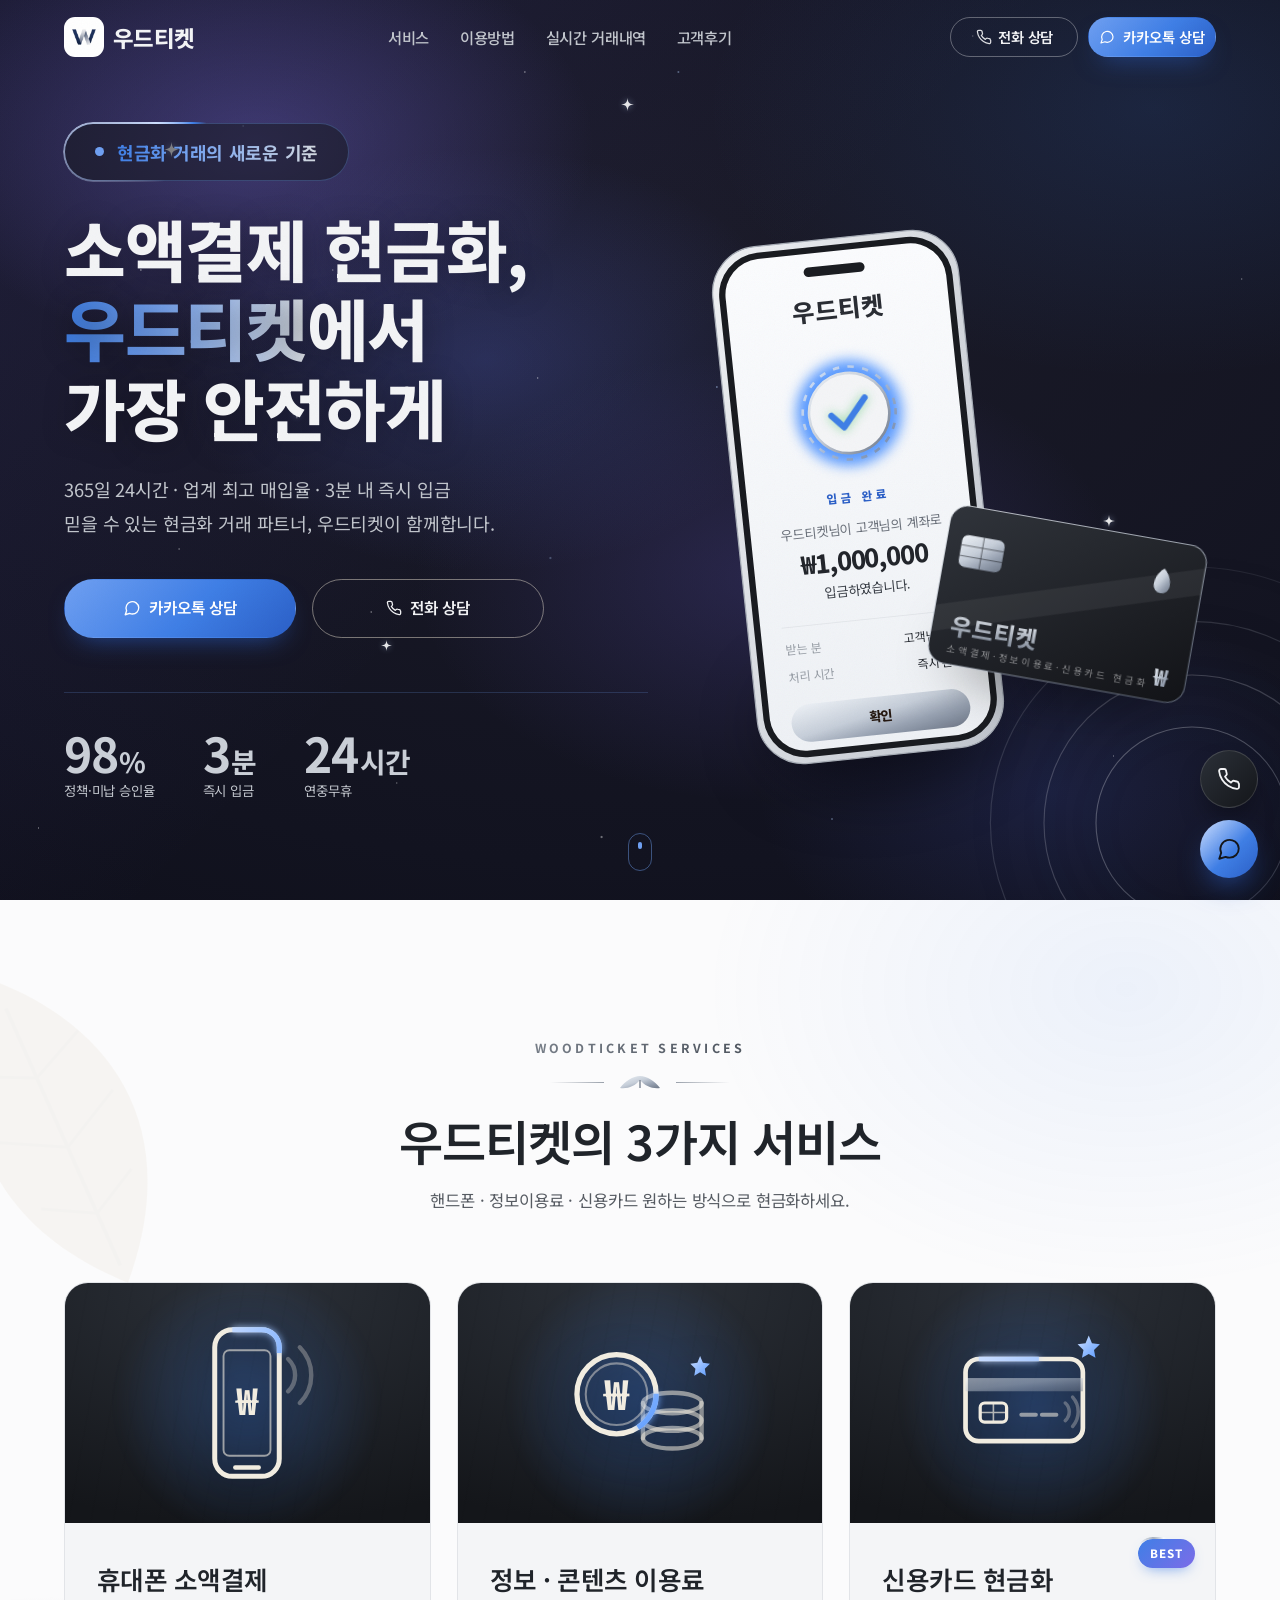
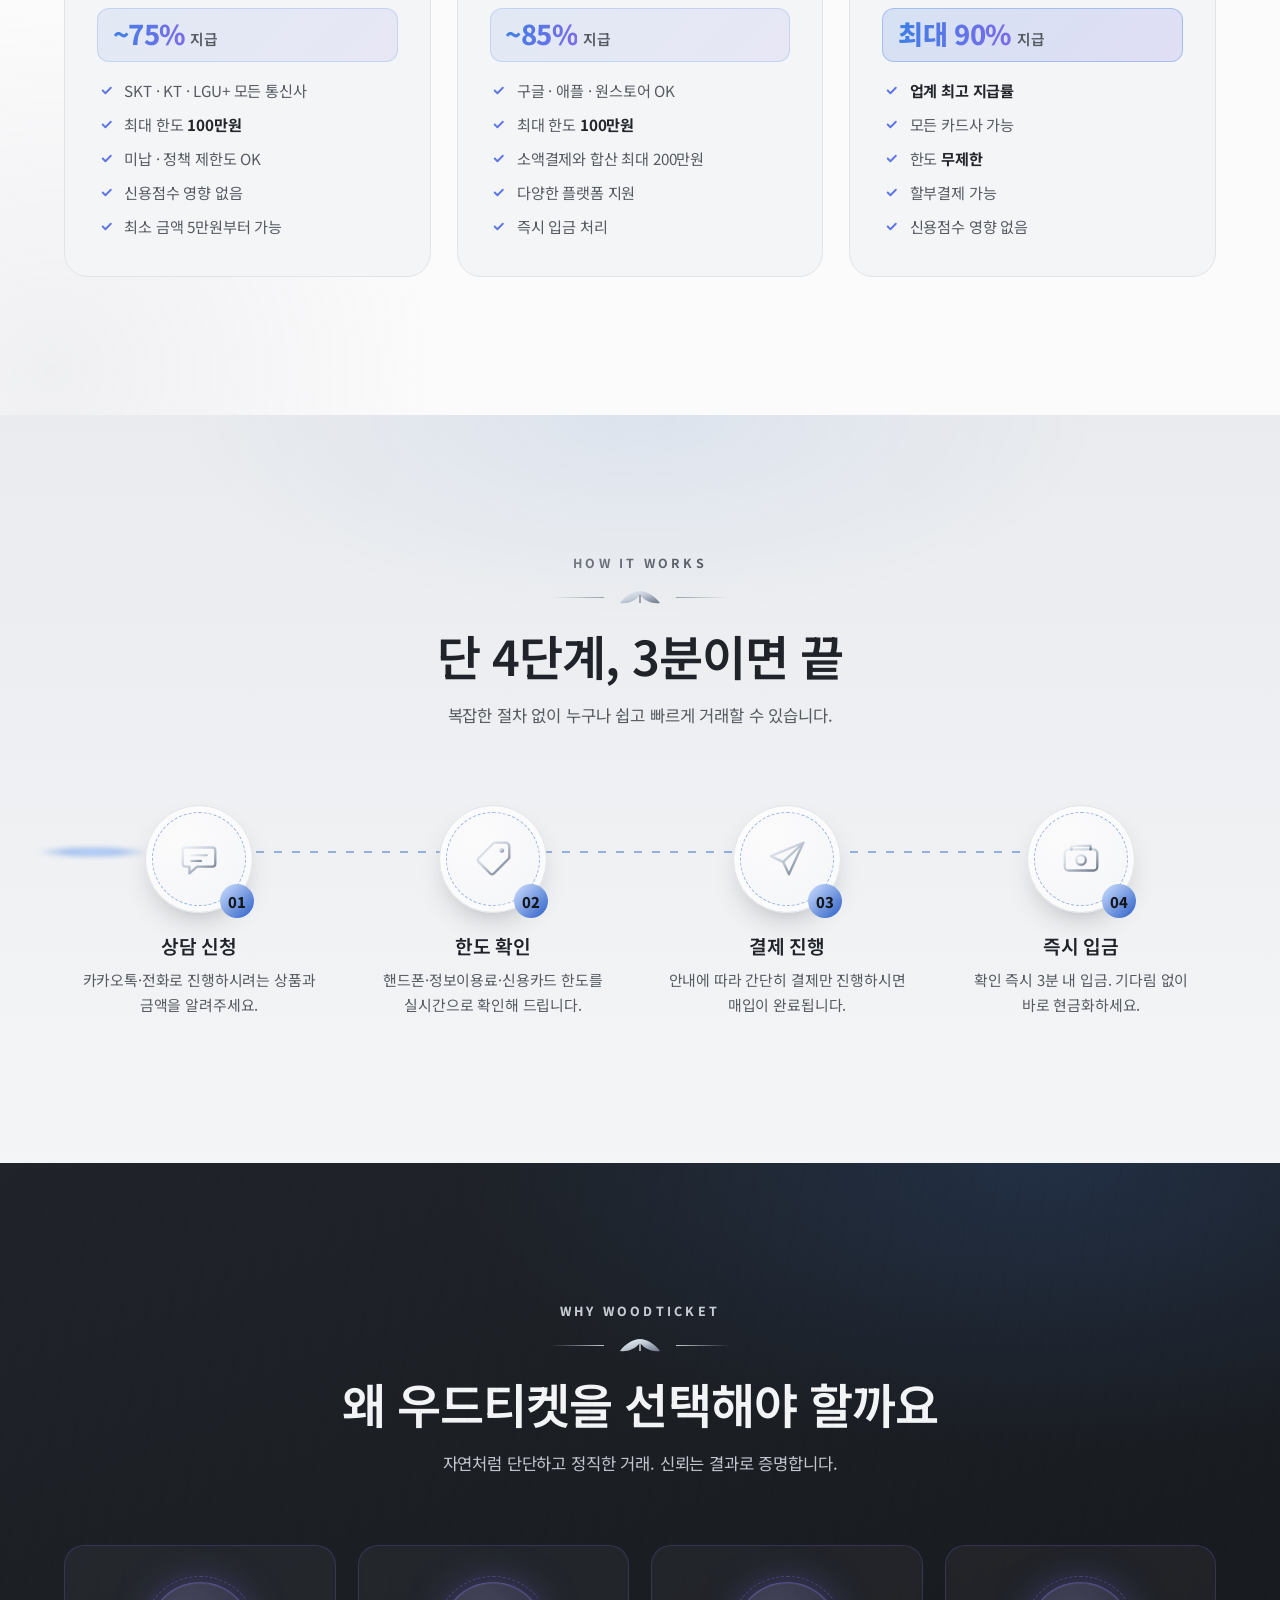
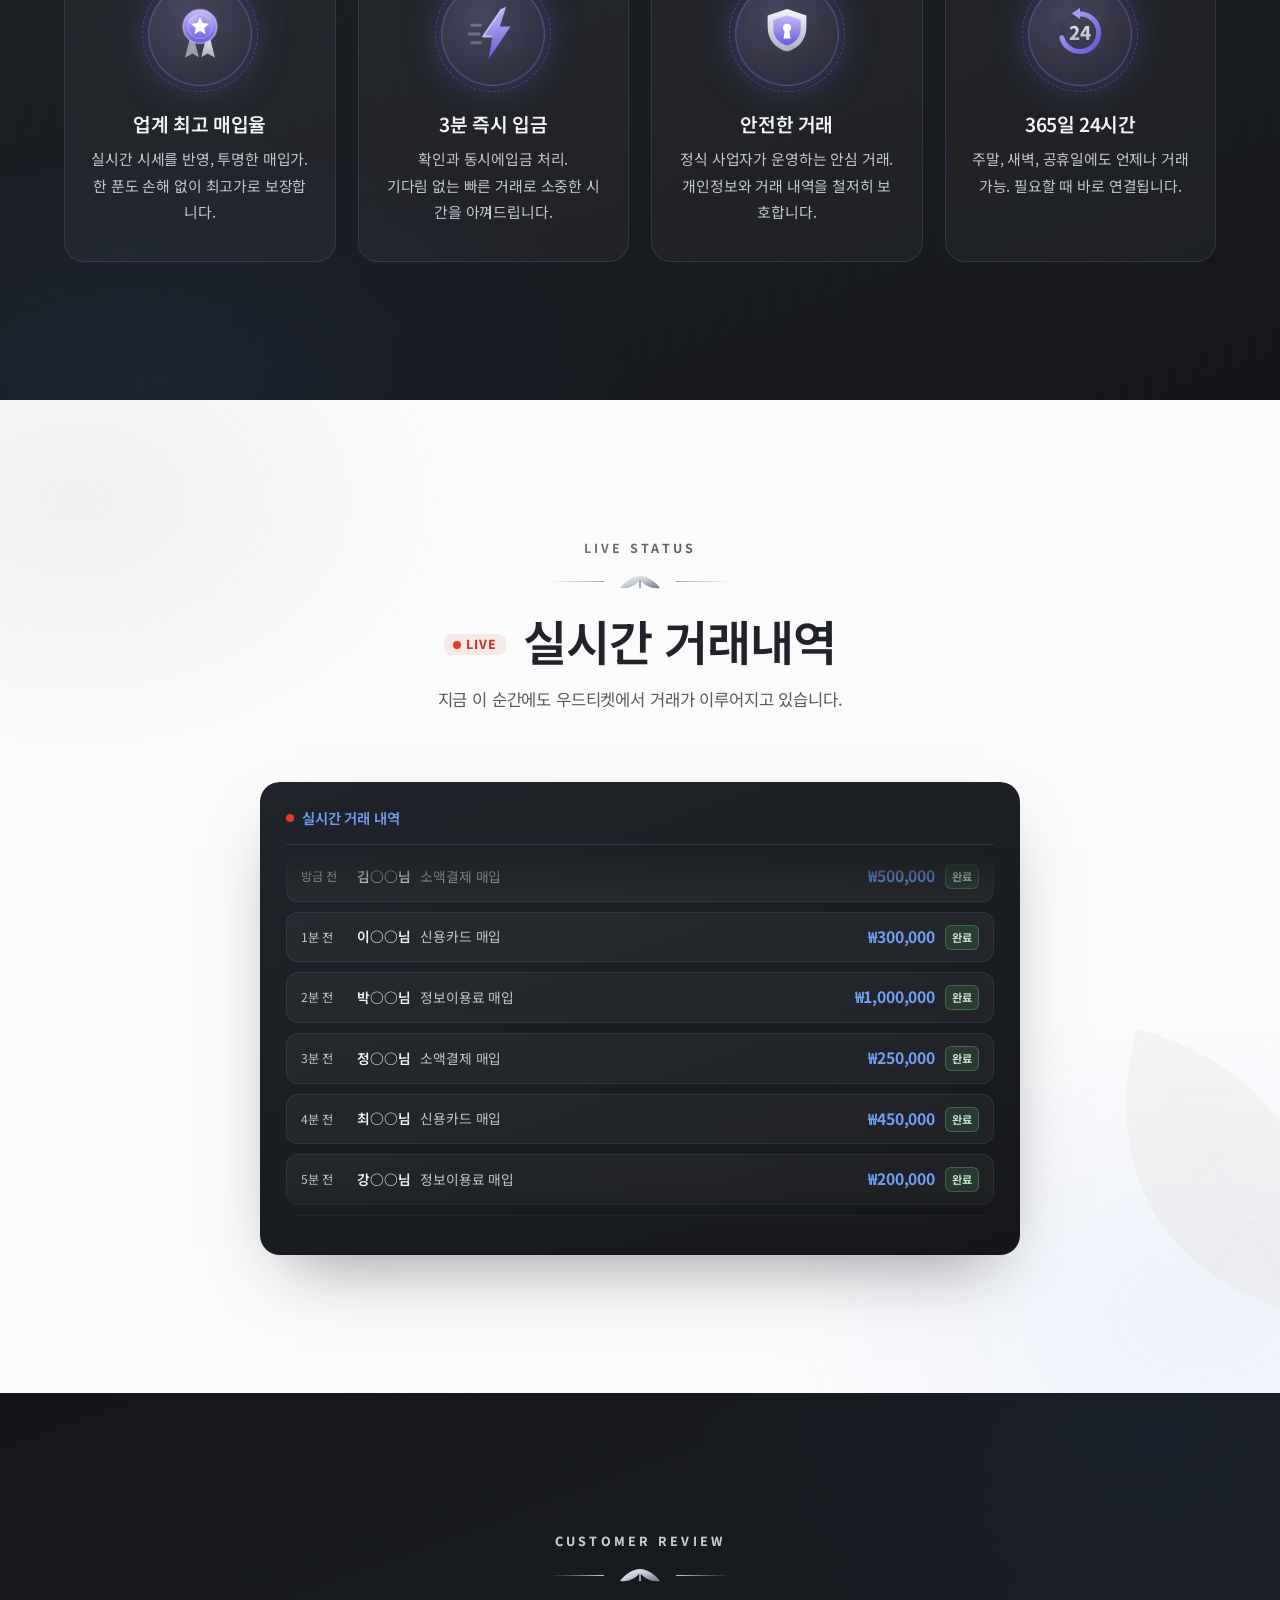
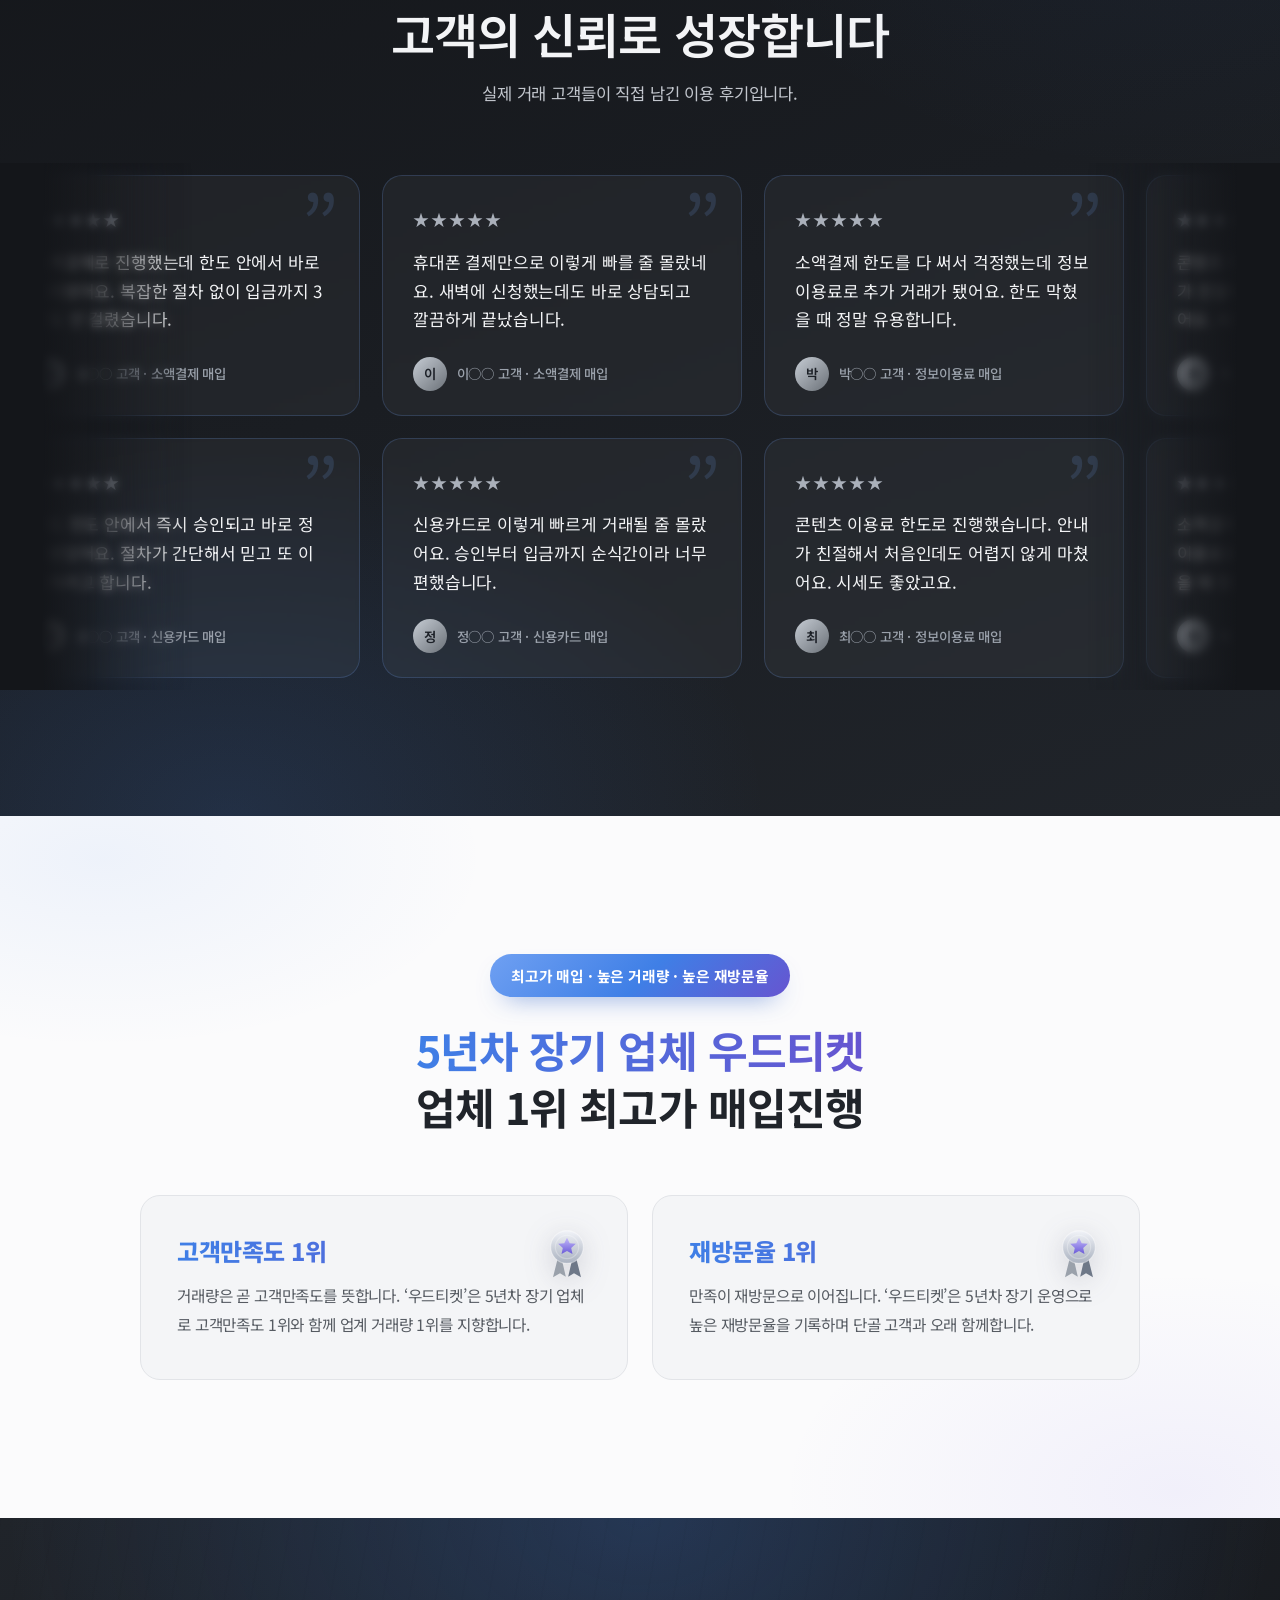
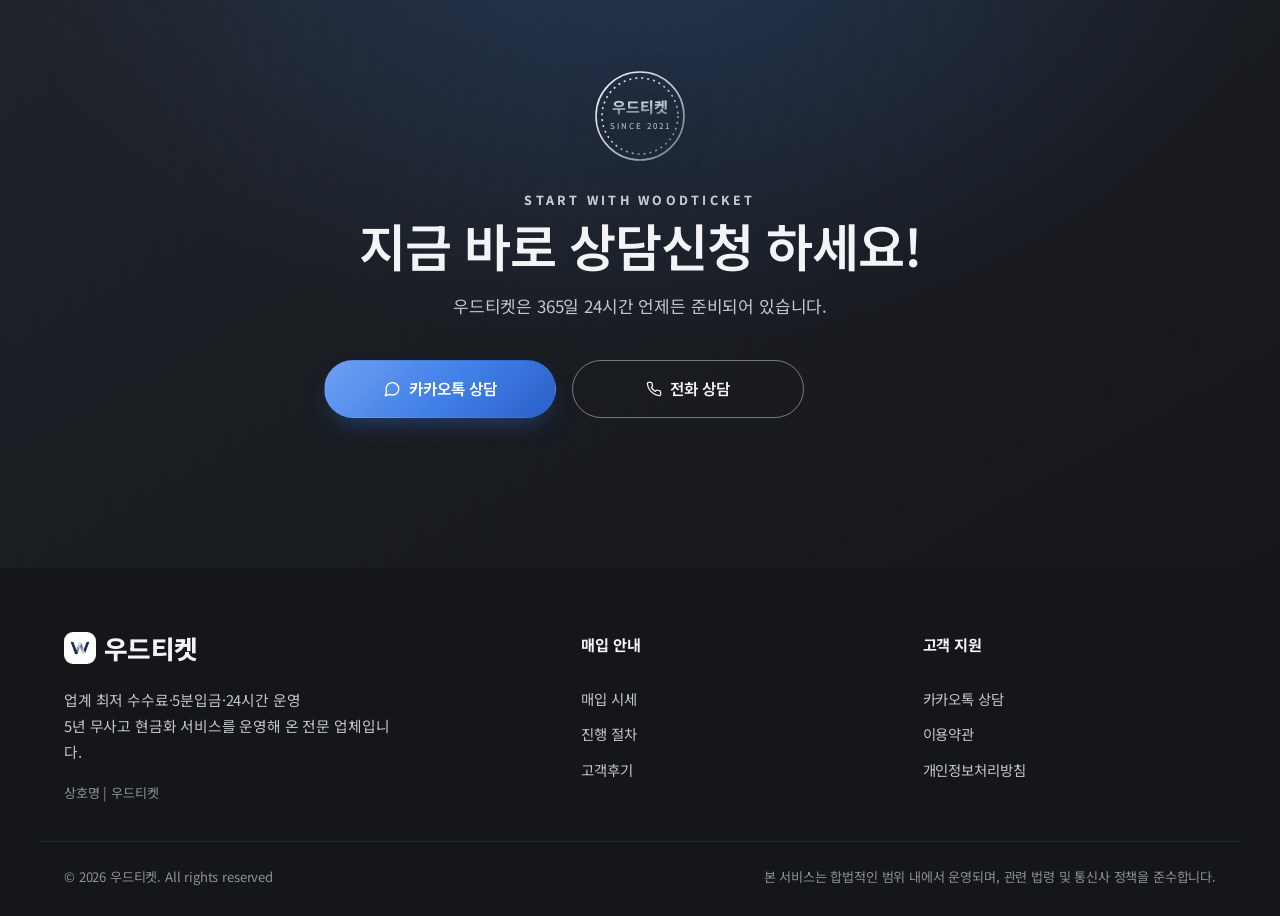
==== index.html @ 589f611f "Add files via upload" ====
<!DOCTYPE html>
<html lang="ko">
<head>
<meta charset="UTF-8" />
<meta name="viewport" content="width=device-width, initial-scale=1.0" />
<title>우드티켓 | 소액결제 현금화, 가장 안전하고 빠르게</title>
<meta name="description" content="우드티켓은 핸드폰·정보이용료·신용카드로 소액결제 현금화가 가능합니다. 365일 24시간 업계 최고 매입율, 3분 내 즉시 입금. 믿을 수 있는 소액결제 현금화 파트너." />
<meta name="keywords" content="우드티켓, 핸드폰 소액결제 현금화, 정보이용료 현금화, 신용카드 현금화, 상품권 현금화" />
<meta name="robots" content="index,follow,max-image-preview:large" />
<link rel="canonical" href="https://www.woodticket.co.kr/" />
<link rel="icon" type="image/jpeg" sizes="32x32" href="images/favicon-32x32.jpg" />
<link rel="icon" type="image/jpeg" sizes="16x16" href="images/favicon-16x16.jpg" />
<link rel="apple-touch-icon" sizes="180x180" href="images/apple-touch-icon.jpg" />
<link rel="shortcut icon" href="images/favicon.ico" />
<meta property="og:type" content="website" /><meta property="og:title" content="우드티켓 | 소액결제 현금화" /><meta property="og:description" content="핸드폰·정보이용료·신용카드 매입. 365일 24시간, 업계 최고 매입율과 3분 내 즉시 입금." /><meta property="og:url" content="https://www.woodticket.co.kr/" /><meta property="og:locale" content="ko_KR" /><meta name="twitter:card" content="summary_large_image" />
<link rel="preconnect" href="https://fonts.googleapis.com" /><link rel="preconnect" href="https://fonts.gstatic.com" crossorigin />
<link href="https://fonts.googleapis.com/css2?family=Noto+Sans+KR:wght@400;500;700;800;900&display=swap" rel="stylesheet" />
<link rel="stylesheet" href="css/style.css" />
<script type="application/ld+json">
{"@context":"https://schema.org","@type":"LocalBusiness","name":"우드티켓","description":"소액결제 현금화 전문 서비스","url":"https://www.woodticket.co.kr/","telephone":"010-0000-0000","openingHours":"Mo-Su 00:00-24:00","priceRange":"₩₩"}
</script>
<style id="wt-loader-style">

.scene{position:fixed;inset:0;overflow:hidden;background:#04040a;z-index:99999}
#warp{position:absolute;inset:0;z-index:1}
.l{position:absolute;inset:0;pointer-events:none}

/* 중앙 진행 원 */
.hub{position:absolute;left:50%;top:50%;transform:translate(-50%,-50%);z-index:5;
  width:min(280px,58vw);aspect-ratio:1/1;display:grid;place-items:center}
.hub svg{position:absolute;inset:0;width:100%;height:100%;transform:rotate(-90deg)}
.hub .track{fill:none;stroke:rgba(160,185,255,.16);stroke-width:2}
.hub .glow{fill:none;stroke:url(#g);stroke-width:8;stroke-linecap:round;opacity:.55;
  stroke-dasharray:var(--c);stroke-dashoffset:var(--c)}
.hub .bar{fill:none;stroke:url(#g);stroke-width:4.5;stroke-linecap:round;
  stroke-dasharray:var(--c);stroke-dashoffset:var(--c)}
.scene.run .hub .glow,.scene.run .hub .bar{animation:fill 1.5s cubic-bezier(.4,0,.5,1) forwards}
@keyframes fill{to{stroke-dashoffset:0}}
@keyframes hubGlow{0%,100%{opacity:.7;transform:scale(.95)}50%{opacity:1;transform:scale(1.08)}}


.cap{position:absolute;left:0;right:0;bottom:12%;z-index:7;text-align:center;
  color:rgba(170,182,210,.8);font-size:.84rem;letter-spacing:.16em;font-weight:300}
.cap .brand{font-weight:700;font-size:1.05rem;letter-spacing:.24em;display:block;margin-bottom:.5rem;
  background:linear-gradient(90deg,#cfe0ff,#9a8ef0);-webkit-background-clip:text;background-clip:text;-webkit-text-fill-color:transparent;color:transparent}

/* 비네팅(가장자리만 살짝 어둡게 → 워프 깊이감) */
.vignette{z-index:3;background:radial-gradient(140% 120% at 50% 50%,transparent 62%,rgba(4,4,10,.32) 100%)}

.scene.boom .hub,.scene.boom .pct,.scene.boom .cap{animation:fade .35s ease forwards}
@keyframes fade{to{opacity:0}}
.scene.done{animation:reveal .5s ease forwards}
@keyframes reveal{to{opacity:0;visibility:hidden}}

@media (prefers-reduced-motion:reduce){.scene.run .hub .bar{animation-duration:.01ms!important}}

</style>
</head>
<body>
<div class="scene" id="scene">
  <canvas id="warp"></canvas>

  <div class="hub">
    <svg viewBox="0 0 200 200">
      <defs>
        <filter id="soft" x="-50%" y="-50%" width="200%" height="200%">
          <feGaussianBlur stdDeviation="3.4"/>
        </filter>
        <linearGradient id="g" x1="0" y1="0" x2="1" y2="1" gradientUnits="userSpaceOnUse">
          <stop offset="0" stop-color="#9ad0ff"/>
          <stop offset=".35" stop-color="#cfe0ff"/>
          <stop offset=".5" stop-color="#ffffff"/>
          <stop offset=".65" stop-color="#dfeaff"/>
          <stop offset="1" stop-color="#b3a8f5"/>
          <animateTransform attributeName="gradientTransform" type="rotate"
            from="0 100 100" to="360 100 100" dur="3.2s" repeatCount="indefinite"/>
        </linearGradient>
      </defs>
      <circle class="track" cx="100" cy="100" r="92"/>
      <circle class="glow" cx="100" cy="100" r="92" filter="url(#soft)"/>
      <circle class="bar" cx="100" cy="100" r="92"/>
    </svg>
  </div>
  <div class="cap"><span class="brand">WOODTICKET</span></div>

  <div class="l vignette"></div>
</div>


<svg width="0" height="0" style="position:absolute" aria-hidden="true"><defs>
  <linearGradient id="foil" x1="0" y1="0" x2="1" y2="1"><stop offset="0" stop-color="#eef2f7"/><stop offset=".45" stop-color="#c6ced9"/><stop offset=".7" stop-color="#99a3b3"/><stop offset="1" stop-color="#6e7888"/></linearGradient>
  <linearGradient id="foilV" x1="0" y1="0" x2="0" y2="1"><stop offset="0" stop-color="#eef2f7"/><stop offset="1" stop-color="#6e7888"/></linearGradient>
  <linearGradient id="foilB" x1="0" y1="0" x2="1" y2="1"><stop offset="0" stop-color="#cfe0ff"/><stop offset="1" stop-color="#5b9bff"/></linearGradient>
  <linearGradient id="periw" x1="0" y1="0" x2="1" y2="1"><stop offset="0" stop-color="#b3a8f5"/><stop offset="1" stop-color="#6655d0"/></linearGradient>
  <linearGradient id="periwV" x1="0" y1="0" x2="0" y2="1"><stop offset="0" stop-color="#c4baf9"/><stop offset="1" stop-color="#6a5ad8"/></linearGradient>
  <linearGradient id="silv" x1="0" y1="0" x2="0" y2="1"><stop offset="0" stop-color="#f1f3f8"/><stop offset="1" stop-color="#aab2c0"/></linearGradient>
  <filter id="glow" x="-60%" y="-60%" width="220%" height="220%"><feGaussianBlur stdDeviation="2.4" result="b"/><feMerge><feMergeNode in="b"/><feMergeNode in="SourceGraphic"/></feMerge></filter>
</defs></svg>

<div class="grain" aria-hidden="true"></div>

<header class="site-header" id="header">
  <div class="container header-inner">
    <a href="#hero" class="brand" aria-label="우드티켓 홈"><span class="brand-mark" aria-hidden="true"><img class="brand-w" src="images/logo-mark.jpg" alt="" width="40" height="40" /></span><span class="brand-text">우드티켓</span></a>
    <div class="header-menu" id="headerMenu">
      <nav class="nav" id="nav" aria-label="주요 메뉴"><a href="#items">서비스</a><a href="#how">이용방법</a><a href="#live">실시간 거래내역</a><a href="#review">고객후기</a></nav>
      <div class="header-actions">
        <a href="tel:01000000000" data-phone class="header-phone"><svg viewBox="0 0 24 24" width="16" height="16" fill="none" stroke="currentColor" stroke-width="1.9" stroke-linecap="round" stroke-linejoin="round"><path d="M22 16.9v3a2 2 0 0 1-2.2 2 19.8 19.8 0 0 1-8.6-3.1 19.5 19.5 0 0 1-6-6 19.8 19.8 0 0 1-3.1-8.6A2 2 0 0 1 4.1 2h3a2 2 0 0 1 2 1.7c.1.9.3 1.8.6 2.6a2 2 0 0 1-.5 2.1L8 9.6a16 16 0 0 0 6 6l1.2-1.2a2 2 0 0 1 2.1-.5c.8.3 1.7.5 2.6.6a2 2 0 0 1 1.7 2Z"/></svg>전화 상담</a>
        <a href="#contact" data-kakao class="btn btn-gold header-cta"><svg viewBox="0 0 24 24" width="16" height="16" fill="none" stroke="currentColor" stroke-width="1.8" stroke-linecap="round" stroke-linejoin="round"><path d="M21 11.5a8.38 8.38 0 0 1-8.5 8.5 8.5 8.5 0 0 1-3.6-.8L3 21l1.8-5.4A8.5 8.5 0 1 1 21 11.5Z"/></svg>카카오톡 상담</a>
      </div>
    </div>
    <button class="nav-toggle" id="navToggle" aria-label="메뉴 열기" aria-expanded="false" aria-controls="headerMenu"><span></span><span></span><span></span></button>
  </div>
</header>

<main>
<section class="hero" id="hero">
  <div class="hero-bg" aria-hidden="true"></div>
  <div class="container hero-grid">
    <div class="hero-copy">
      <p class="eyebrow reveal"><span class="dot"></span><span class="eyebrow-txt"> 현금화 거래의 새로운 기준</p>
      <h1 class="hero-title reveal">소액결제 현금화,<br /><span class="accent">우드티켓</span>에서<br class="br-mo" /> <br class="br-pc" />가장 안전하게</h1>
      <p class="hero-sub reveal">365일 24시간 · 업계 최고 매입율 · 3분 내 즉시 입금 <br class="br-pc" />믿을 수 있는 현금화 거래 파트너, 우드티켓이 함께합니다.</p>
      <div class="hero-cta reveal"><a href="#contact" data-kakao class="btn btn-gold"><svg viewBox="0 0 24 24" width="18" height="18" fill="none" stroke="currentColor" stroke-width="1.8" stroke-linecap="round" stroke-linejoin="round"><path d="M21 11.5a8.38 8.38 0 0 1-8.5 8.5 8.5 8.5 0 0 1-3.6-.8L3 21l1.8-5.4A8.5 8.5 0 1 1 21 11.5Z"/></svg>카카오톡 상담</a><a href="tel:01000000000" data-phone class="btn btn-ghost light"><svg viewBox="0 0 24 24" width="16" height="16" fill="none" stroke="currentColor" stroke-width="1.9" stroke-linecap="round" stroke-linejoin="round"><path d="M22 16.9v3a2 2 0 0 1-2.2 2 19.8 19.8 0 0 1-8.6-3.1 19.5 19.5 0 0 1-6-6 19.8 19.8 0 0 1-3.1-8.6A2 2 0 0 1 4.1 2h3a2 2 0 0 1 2 1.7c.1.9.3 1.8.6 2.6a2 2 0 0 1-.5 2.1L8 9.6a16 16 0 0 0 6 6l1.2-1.2a2 2 0 0 1 2.1-.5c.8.3 1.7.5 2.6.6a2 2 0 0 1 1.7 2Z"/></svg>전화 상담</a></div>
      <ul class="hero-stats reveal" aria-label="핵심 지표"><li><strong><b data-count="98">0</b><i>%</i></strong><span>정책·미납 승인율</span></li><li><strong><b data-count="3">0</b><i>분</i></strong><span>즉시 입금</span></li><li><strong><b data-count="24">0</b><i>시간</i></strong><span>연중무휴</span></li></ul>
    </div>
    <div class="hero-visual reveal" aria-hidden="true">
      <div class="hero-stage">
        <svg class="hero-rings" viewBox="0 0 600 600"><g fill="none" stroke="url(#foil)" stroke-width="1.4"><circle cx="300" cy="300" r="120" opacity=".3"/><circle cx="300" cy="300" r="185" opacity=".22"/><circle cx="300" cy="300" r="252" opacity=".15"/><circle cx="300" cy="300" r="320" opacity=".09"/></g></svg>
        <div class="swirl"><span class="p" style="--a0:0deg;--m:1.05;--dl:0.0s"></span><span class="p" style="--a0:36deg;--m:0.8;--dl:0.42s"></span><span class="p" style="--a0:72deg;--m:1.12;--dl:0.84s"></span><span class="p" style="--a0:108deg;--m:0.7;--dl:1.26s"></span><span class="p" style="--a0:144deg;--m:0.95;--dl:1.68s"></span><span class="p" style="--a0:180deg;--m:1.18;--dl:2.1s"></span><span class="p" style="--a0:216deg;--m:0.85;--dl:2.52s"></span><span class="p" style="--a0:252deg;--m:1.0;--dl:2.94s"></span><span class="p" style="--a0:288deg;--m:0.75;--dl:3.36s"></span><span class="p" style="--a0:324deg;--m:1.1;--dl:3.78s"></span></div>
        <div class="hero-device"><div class="phone-wrap"><svg class="phone-svg" viewBox="0 0 250 500" role="img" aria-label="입금 완료 알림">
  <defs>
    <linearGradient id="phFrame" x1="0" y1="0" x2="1" y2="1"><stop offset="0" stop-color="#eff1f4"/><stop offset="1" stop-color="#c0c5cd"/></linearGradient>
    <linearGradient id="phScreenW" x1="0" y1="0" x2="0" y2="1"><stop offset="0" stop-color="#fbfcfe"/><stop offset="1" stop-color="#eef1f5"/></linearGradient>
  </defs>
  <rect x="8" y="4" width="234" height="492" rx="44" fill="url(#phFrame)" stroke="#a7adb6" stroke-width="1.2"/>
  <rect x="14" y="10" width="222" height="480" rx="40" fill="#191b20"/>
  <rect x="20" y="16" width="210" height="468" rx="34" fill="url(#phScreenW)"/>
  <rect x="96" y="29" width="58" height="9" rx="4.5" fill="#1b1d22"/>
  <text x="125" y="80" text-anchor="middle" font-family='Noto Sans KR',sans-serif font-size="23" font-weight="800" fill="#2a2d34" letter-spacing="1">우드티켓</text>
  <g transform="translate(125,170)">
    <circle class="chk-halo" r="50" fill="#5b9bff"/>
    <circle r="38" fill="#f4f5f7" stroke="url(#foil)" stroke-width="2.5"/>
    <circle class="chk-ring" r="44" fill="none" stroke="url(#foil)" stroke-width="2.5" stroke-dasharray="6 8" opacity=".75"/>
    <path class="chk-mark" d="M-17 1 l11 12 l22 -26" fill="none" stroke="#3f7fe6" stroke-width="6" stroke-linecap="round" stroke-linejoin="round"/>
  </g>
  <text x="125" y="254" text-anchor="middle" font-family='Noto Sans KR',sans-serif font-size="11" font-weight="800" letter-spacing="3" fill="#2b5fc7">입금 완료</text>
  <text x="125" y="284" text-anchor="middle" font-family='Noto Sans KR',sans-serif font-size="12.5" fill="#6b717b">우드티켓님이 고객님의 계좌로</text>
  <text x="125" y="318" text-anchor="middle" font-family='Noto Sans KR',sans-serif font-size="24" font-weight="800" letter-spacing="-1" fill="#22252b">₩1,000,000</text>
  <text x="125" y="342" text-anchor="middle" font-family='Noto Sans KR',sans-serif font-size="12.5" fill="#3a3f47">입금하였습니다.</text>
  <line x1="40" y1="366" x2="210" y2="366" stroke="#e4e7eb" stroke-width="1"/>
  <g font-family='Noto Sans KR',sans-serif font-size="11.5">
    <text x="42" y="392" fill="#9aa0a8">받는 분</text><text x="208" y="392" text-anchor="end" fill="#2b2f36">고객님 계좌</text>
    <text x="42" y="418" fill="#9aa0a8">처리 시간</text><text x="208" y="418" text-anchor="end" fill="#2b2f36">즉시 완료</text>
  </g>
  <rect x="40" y="440" width="170" height="36" rx="18" fill="url(#foil)"/>
  <text x="125" y="463" text-anchor="middle" font-family='Noto Sans KR',sans-serif font-size="12.5" font-weight="800" fill="#241710">확인</text>
</svg></div><div class="card-wrap"><svg class="herocard-svg" viewBox="0 0 300 188" role="img" aria-label="우드티켓 카드">
  <defs><linearGradient id="cardK" x1="0" y1="0" x2="1" y2="1"><stop offset="0" stop-color="#30343b"/><stop offset="1" stop-color="#121317"/></linearGradient></defs>
  <rect x="5" y="5" width="290" height="178" rx="20" fill="url(#cardK)"/>
  <rect x="5" y="5" width="290" height="178" rx="20" fill="none" stroke="url(#foil)" stroke-width="1.2" opacity=".75"/>
  <path d="M5 120 L295 28 V58 L5 150 Z" fill="#fff" opacity=".06"/>
  <g transform="translate(40,52)"><rect x="-18" y="-15" width="48" height="36" rx="7" fill="url(#foil)"/><g stroke="#15171b" stroke-width="1.1" opacity=".55" fill="none"><path d="M-18 -3 H30 M-18 9 H30 M6 -15 V21"/></g></g>
  <g transform="translate(250,52)"><path d="M0 -16 C-7 -10 -9 -3 -9 3 a9 9 0 0 0 18 0 c0 -6 -2 -13 -9 -19Z" fill="url(#foil)"/><path d="M0 4 V18" stroke="url(#foil)" stroke-width="2"/></g>
  <text x="26" y="150" font-family='Noto Sans KR',sans-serif font-size="26" font-weight="800" fill="url(#foilV)" letter-spacing="1">우드티켓</text>
  <text x="26" y="170" font-family='Noto Sans KR',sans-serif font-size="10.5" letter-spacing="3" fill="#fff" opacity=".5">소액결제·정보이용료·신용카드 현금화</text>
  <text x="274" y="166" text-anchor="end" font-family='Noto Sans KR',sans-serif font-size="26" font-weight="800" fill="url(#foil)">₩</text>
</svg></div>
      </div>
    </div>
  </div>
  <div class="scroll-hint" aria-hidden="true"><span></span></div>
</section>

<section class="section items" id="items">
  <span class="leaf-watermark lw-l" aria-hidden="true"></span>
  <div class="container">
    <header class="section-head reveal"><p class="kicker">WOODTICKET SERVICES</p><div class="ornament" aria-hidden="true"><i></i><svg viewBox="0 0 44 18"><path d="M22 3C15 3 7 8 2 15c8 1 15-2 20-8 5 6 12 9 20 8C37 8 29 3 22 3Z" fill="url(#foil)"/><path d="M22 7v8" stroke="#6e7888" stroke-width="1.3"/></svg><i></i></div><h2>우드티켓의 3가지 서비스</h2><p class="lead">핸드폰 · 정보이용료 · 신용카드 원하는 방식으로 현금화하세요.</p></header>
    <div class="svc-grid">
      <article class="svc-card reveal"><div class="svc-top"><span class="svc-glow"></span><div class="svc-ico"><svg viewBox="0 0 120 120" class="svc-svg" aria-hidden="true">
 <rect x="38" y="10" width="44" height="100" rx="12" fill="rgba(63,127,230,.06)" stroke="url(#foil)" stroke-width="3.4"/>
 <rect x="44" y="24" width="32" height="72" rx="4" fill="none" stroke="url(#foil)" stroke-width="1.3" opacity=".6"/>
 <path d="M52 104 h16" stroke="url(#foil)" stroke-width="3" stroke-linecap="round"/>
 <text x="60" y="68" text-anchor="middle" font-family='Noto Sans KR',sans-serif font-size="25" font-weight="800" fill="url(#foil)" class="won-glow">₩</text>
 <g fill="none" stroke="url(#foil)" stroke-width="3" stroke-linecap="round"><path class="wave w1" d="M88 30 a15 15 0 0 1 0 22"/><path class="wave w2" d="M96 22 a27 27 0 0 1 0 38"/></g>
 <rect class="ic-run" x="38" y="10" width="44" height="100" rx="12" fill="none" stroke="url(#foilB)" stroke-width="3.4" pathLength="100"/>
</svg></div></div><div class="svc-body"><h3>휴대폰 소액결제</h3>
<div class="svc-rate"><strong>~75%</strong> 지급</div>
<ul class="svc-list">
<li>SKT · KT · LGU+ 모든 통신사</li>
<li>최대 한도 <b>100만원</b></li>
<li>미납 · 정책 제한도 OK</li>
<li>신용점수 영향 없음</li>
<li>최소 금액 5만원부터 가능</li>
</ul></div></article>
      <article class="svc-card reveal"><div class="svc-top"><span class="svc-glow"></span><div class="svc-ico"><svg viewBox="0 0 120 120" class="svc-svg" aria-hidden="true">
 <g fill="rgba(63,127,230,.07)" stroke="url(#foil)" stroke-width="3">
   <ellipse class="ln l3" cx="82" cy="84" rx="20" ry="7"/>
   <ellipse class="ln l2" cx="82" cy="72" rx="20" ry="7"/>
   <ellipse class="ln l1" cx="82" cy="60" rx="20" ry="7"/>
 </g>
 <path d="M62 60 V84 M102 60 V84" stroke="url(#foil)" stroke-width="3" stroke-linecap="round" opacity=".5"/>
 <circle cx="44" cy="54" r="27" fill="rgba(63,127,230,.12)" stroke="url(#foil)" stroke-width="3.6"/>
 <circle cx="44" cy="54" r="21" fill="none" stroke="url(#foil)" stroke-width="1.4" opacity=".45"/>
 <text x="44" y="65" text-anchor="middle" font-family='Noto Sans KR',sans-serif font-size="28" font-weight="800" fill="url(#foil)" class="won-glow">₩</text>
 <path class="twk" d="M101 28 l1.9 4.6 4.8 .7 -3.5 3.3 .8 4.8 -4 -2.3 -4 2.3 .8 -4.8 -3.5 -3.3 4.8 -.7 Z" fill="url(#foilB)"/>
 <circle class="ic-run" cx="44" cy="54" r="27" fill="none" stroke="url(#foilB)" stroke-width="3.6" pathLength="100"/>
</svg></div></div><div class="svc-body"><h3>정보 · 콘텐츠 이용료</h3>
<div class="svc-rate"><strong>~85%</strong> 지급</div>
<ul class="svc-list">
<li>구글 · 애플 · 원스토어 OK</li>
<li>최대 한도 <b>100만원</b></li>
<li>소액결제와 합산 최대 200만원</li>
<li>다양한 플랫폼 지원</li>
<li>즉시 입금 처리</li>
</ul></div></article>
      <article class="svc-card svc-card--best reveal"><div class="svc-top"><span class="svc-glow"></span><div class="svc-ico"><svg viewBox="0 0 120 120" class="svc-svg" aria-hidden="true">
 <rect x="14" y="30" width="80" height="56" rx="9" fill="rgba(63,127,230,.06)" stroke="url(#foil)" stroke-width="3.2"/>
 <rect x="14" y="43" width="80" height="9" fill="url(#foil)" opacity=".5"/>
 <rect x="24" y="60" width="18" height="13" rx="3" fill="none" stroke="url(#foil)" stroke-width="2.2"/>
 <path d="M24 66.5 h18 M33 60 v13" stroke="url(#foil)" stroke-width="1.1" opacity=".7"/>
 <g stroke="url(#foil)" stroke-width="2.6" stroke-linecap="round"><path class="ln l1" d="M52 68 h10"/><path class="ln l2" d="M66 68 h10"/></g>
 <g fill="none" stroke="url(#foil)" stroke-width="2.4" stroke-linecap="round"><path class="wave w1" d="M82 60 a8 8 0 0 1 0 12"/><path class="wave w2" d="M87 56 a15 15 0 0 1 0 20"/></g>
 <path class="twk" d="M98 14 l2.2 5.2 5.4 .8 -4 3.8 1 5.4 -4.6 -2.6 -4.6 2.6 1 -5.4 -4 -3.8 5.4 -.8 Z" fill="url(#foilB)"/>
 <rect class="ic-run" x="14" y="30" width="80" height="56" rx="9" fill="none" stroke="url(#foilB)" stroke-width="3.2" pathLength="100"/>
</svg></div></div><div class="svc-body"><span class="svc-best-badge">BEST</span><h3>신용카드 현금화</h3>
<div class="svc-rate svc-rate--best"><strong>최대 90%</strong> 지급</div>
<ul class="svc-list">
<li><b>업계 최고 지급률</b></li>
<li>모든 카드사 가능</li>
<li>한도 <b>무제한</b></li>
<li>할부결제 가능</li>
<li>신용점수 영향 없음</li>
</ul></div></article>
    </div>
  </div>
</section>

<section class="section how" id="how">
  <div class="container">
    <header class="section-head reveal"><p class="kicker">HOW IT WORKS</p><div class="ornament" aria-hidden="true"><i></i><svg viewBox="0 0 44 18"><path d="M22 3C15 3 7 8 2 15c8 1 15-2 20-8 5 6 12 9 20 8C37 8 29 3 22 3Z" fill="url(#foil)"/><path d="M22 7v8" stroke="#6e7888" stroke-width="1.3"/></svg><i></i></div><h2>단 4단계, 3분이면 끝</h2><p class="lead">복잡한 절차 없이 누구나 쉽고 빠르게 거래할 수 있습니다.</p></header>
    <ol class="step-list">
      <span class="step-beam" aria-hidden="true"></span>
      <li class="step reveal"><div class="step-medal"><svg viewBox="0 0 48 48" class="medal-ico"><g fill="none" stroke="url(#foil)" stroke-width="2.4" stroke-linecap="round" stroke-linejoin="round"><path d="M10 12h28a3 3 0 0 1 3 3v14a3 3 0 0 1-3 3H22l-8 7v-7h-4a3 3 0 0 1-3-3V15a3 3 0 0 1 3-3Z"/><path d="M16 20h16M16 26h10"/></g></svg><span class="step-num">01</span></div><div class="step-body"><h3>상담 신청</h3><p>카카오톡·전화로 진행하시려는 상품과 금액을 알려주세요.</p></div></li>
      <li class="step reveal"><div class="step-medal"><svg viewBox="0 0 48 48" class="medal-ico"><g fill="none" stroke="url(#foil)" stroke-width="2.4" stroke-linecap="round" stroke-linejoin="round"><path d="M25 7 9 23a3 3 0 0 0 0 4l12 12a3 3 0 0 0 4 0L41 23V11a4 4 0 0 0-4-4Z"/><circle cx="33" cy="15" r="2.6" fill="url(#foil)" stroke="none"/></g></svg><span class="step-num">02</span></div><div class="step-body"><h3>한도 확인</h3><p>핸드폰·정보이용료·신용카드 한도를 <br class="br-pc" />실시간으로 확인해 드립니다.</p></div></li>
      <li class="step reveal"><div class="step-medal"><svg viewBox="0 0 48 48" class="medal-ico"><g fill="none" stroke="url(#foil)" stroke-width="2.4" stroke-linecap="round" stroke-linejoin="round"><path d="M41 7 7 21l13 6 6 13Z"/><path d="M41 7 20 27"/></g></svg><span class="step-num">03</span></div><div class="step-body"><h3>결제 진행</h3><p>안내에 따라 간단히 결제만 진행하시면 매입이 완료됩니다.</p></div></li>
      <li class="step reveal"><div class="step-medal"><svg viewBox="0 0 48 48" class="medal-ico"><g fill="none" stroke="url(#foil)" stroke-width="2.4" stroke-linecap="round" stroke-linejoin="round"><rect x="7" y="14" width="34" height="22" rx="4"/><circle cx="24" cy="25" r="5"/><path d="M14 14V10h20v4"/></g></svg><span class="step-num">04</span></div><div class="step-body"><h3>즉시 입금</h3><p>확인 즉시 3분 내 입금. 기다림 없이<br class="br-pc" />바로 현금화하세요.</p></div></li>
    </ol>
  </div>
</section>

<section class="section why" id="why">
  <div class="container">
    <header class="section-head reveal"><p class="kicker light">WHY WOODTICKET</p><div class="ornament light" aria-hidden="true"><i></i><svg viewBox="0 0 44 18"><path d="M22 3C15 3 7 8 2 15c8 1 15-2 20-8 5 6 12 9 20 8C37 8 29 3 22 3Z" fill="url(#foil)"/><path d="M22 7v8" stroke="#dfe6ef" stroke-width="1.3"/></svg><i></i></div><h2>왜 우드티켓을 선택해야 할까요</h2><p class="lead">자연처럼 단단하고 정직한 거래. 신뢰는 결과로 증명합니다.</p></header>
    <div class="feature-grid">
      <article class="feature reveal"><div class="feature-ico"><span class="fi-ring"></span><svg viewBox="0 0 48 48"><path d="M17 23 L12 43 l6-3.5 5 3 -3.5-14Z" fill="#9aa1ab"/><path d="M31 23 L36 43 l-6-3.5 -5 3 3.5-14Z" fill="url(#silv)"/><circle cx="24" cy="18" r="13.5" fill="url(#periwV)"/><circle cx="24" cy="18" r="13.5" fill="none" stroke="#cdc3fb" stroke-width="1.4" opacity=".55"/><circle cx="24" cy="18" r="9.5" fill="none" stroke="#fff" stroke-width="1" opacity=".22"/><path d="M24 10.5 l2.2 4.7 5.1 .5 -3.85 3.5 1.05 5 -4.5 -2.6 -4.5 2.6 1.05 -5 -3.85 -3.5 5.1 -.5Z" fill="#fff"/><ellipse cx="18.5" cy="12.5" rx="4.2" ry="2.4" fill="#fff" opacity=".22" transform="rotate(-38 18.5 12.5)"/></svg></div><h3>업계 최고 매입율</h3><p>실시간 시세를 반영, 투명한 매입가.<br> 한 푼도 손해 없이 최고가로 보장합니다.</p></article>
      <article class="feature reveal"><div class="feature-ico"><span class="fi-ring"></span><svg viewBox="0 0 48 48"><path d="M7 17 h7 M5 24 h8 M7 31 h7" stroke="#9aa1ab" stroke-width="2.4" stroke-linecap="round" fill="none" opacity=".5"/><path d="M31 4 L16 26 h7.5 l-3 18 17.5-26 h-8.5 l5 -16Z" fill="url(#periwV)"/><path d="M31 4 L16 26 h7.5" fill="none" stroke="#e0daff" stroke-width="1.5" stroke-linejoin="round" opacity=".75"/></svg></div><h3>3분 즉시 입금</h3><p>확인과 동시에<br class="br-mo" />입금 처리.<br>기다림 없는 빠른 거래로 소중한 시간을 아껴드립니다.</p></article>
      <article class="feature reveal"><div class="feature-ico"><span class="fi-ring"></span><svg viewBox="0 0 48 48"><path d="M24 4 l15.5 5.2 v9.3 c0 10.3 -6.7 17 -15.5 19.5 -8.8 -2.5 -15.5 -9.2 -15.5 -19.5 V9.2Z" fill="url(#silv)"/><path d="M24 9 l11 3.7 v6.6 c0 7.3 -4.7 12 -11 13.8 -6.3 -1.8 -11 -6.5 -11 -13.8 V12.7Z" fill="url(#periwV)"/><path d="M24 4 l15.5 5.2 v3.8 c-5 -3 -10.5 -4.4 -15.5 -4.4Z" fill="#fff" opacity=".14"/><circle cx="24" cy="19" r="3.3" fill="#fff"/><path d="M22.3 21 h3.4 l1.1 6.5 h-5.6Z" fill="#fff"/></svg></div><h3>안전한 거래</h3><p>정식 사업자가 운영하는 안심 거래. 개인정보와 거래 내역을 철저히 보호합니다.</p></article>
      <article class="feature reveal"><div class="feature-ico"><span class="fi-ring"></span><svg viewBox="0 0 48 48"><circle cx="24" cy="23" r="15" fill="none" stroke="#39354e" stroke-width="4" opacity=".3"/><path d="M24 8 A15 15 0 1 1 9.5 27" fill="none" stroke="url(#periw)" stroke-width="4" stroke-linecap="round"/><path d="M24 3 l-6.5 4.5 6.5 4.5Z" fill="#a89cf2"/><text x="24" y="28.5" text-anchor="middle" font-family='Noto Sans KR',sans-serif font-size="15" font-weight="800" fill="url(#silv)">24</text></svg></div><h3>365일 24시간</h3><p>주말, 새벽, 공휴일에도 언제나 거래 가능. 필요할 때 바로 연결됩니다.</p></article>
    </div>
  </div>
</section>

<section class="section live" id="live">
  <span class="leaf-watermark lw-r" aria-hidden="true"></span>
  <div class="container">
    <header class="section-head reveal"><p class="kicker">LIVE STATUS</p><div class="ornament" aria-hidden="true"><i></i><svg viewBox="0 0 44 18"><path d="M22 3C15 3 7 8 2 15c8 1 15-2 20-8 5 6 12 9 20 8C37 8 29 3 22 3Z" fill="url(#foil)"/><path d="M22 7v8" stroke="#6e7888" stroke-width="1.3"/></svg><i></i></div><h2><span class="live-badge"><span class="live-dot"></span>LIVE</span> 실시간 거래내역</h2><p class="lead">지금 이 순간에도 우드티켓에서 거래가 이루어지고 있습니다.</p></header>
    <div class="live-feed reveal" aria-label="실시간 거래 내역"><div class="feed-head"><span class="live-dot"></span>실시간 거래 내역</div><div class="feed-viewport"><ul class="feed-track">
<li class="feed-row"><span class="feed-time">방금 전</span><span class="feed-name">김○○님</span><span class="feed-type">소액결제 매입</span><span class="feed-amt">₩500,000</span><span class="feed-badge">완료</span></li>
<li class="feed-row"><span class="feed-time">1분 전</span><span class="feed-name">이○○님</span><span class="feed-type">신용카드 매입</span><span class="feed-amt">₩300,000</span><span class="feed-badge">완료</span></li>
<li class="feed-row"><span class="feed-time">2분 전</span><span class="feed-name">박○○님</span><span class="feed-type">정보이용료 매입</span><span class="feed-amt">₩1,000,000</span><span class="feed-badge">완료</span></li>
<li class="feed-row"><span class="feed-time">3분 전</span><span class="feed-name">정○○님</span><span class="feed-type">소액결제 매입</span><span class="feed-amt">₩250,000</span><span class="feed-badge">완료</span></li>
<li class="feed-row"><span class="feed-time">4분 전</span><span class="feed-name">최○○님</span><span class="feed-type">신용카드 매입</span><span class="feed-amt">₩450,000</span><span class="feed-badge">완료</span></li>
<li class="feed-row"><span class="feed-time">5분 전</span><span class="feed-name">강○○님</span><span class="feed-type">정보이용료 매입</span><span class="feed-amt">₩200,000</span><span class="feed-badge">완료</span></li>
<li class="feed-row"><span class="feed-time">6분 전</span><span class="feed-name">윤○○님</span><span class="feed-type">소액결제 매입</span><span class="feed-amt">₩350,000</span><span class="feed-badge">완료</span></li>
<li class="feed-row"><span class="feed-time">7분 전</span><span class="feed-name">임○○님</span><span class="feed-type">신용카드 매입</span><span class="feed-amt">₩600,000</span><span class="feed-badge">완료</span></li>
<li class="feed-row"><span class="feed-time">방금 전</span><span class="feed-name">김○○님</span><span class="feed-type">소액결제 매입</span><span class="feed-amt">₩500,000</span><span class="feed-badge">완료</span></li>
<li class="feed-row"><span class="feed-time">1분 전</span><span class="feed-name">이○○님</span><span class="feed-type">신용카드 매입</span><span class="feed-amt">₩300,000</span><span class="feed-badge">완료</span></li>
<li class="feed-row"><span class="feed-time">2분 전</span><span class="feed-name">박○○님</span><span class="feed-type">정보이용료 매입</span><span class="feed-amt">₩1,000,000</span><span class="feed-badge">완료</span></li>
<li class="feed-row"><span class="feed-time">3분 전</span><span class="feed-name">정○○님</span><span class="feed-type">소액결제 매입</span><span class="feed-amt">₩250,000</span><span class="feed-badge">완료</span></li>
<li class="feed-row"><span class="feed-time">4분 전</span><span class="feed-name">최○○님</span><span class="feed-type">신용카드 매입</span><span class="feed-amt">₩450,000</span><span class="feed-badge">완료</span></li>
<li class="feed-row"><span class="feed-time">5분 전</span><span class="feed-name">강○○님</span><span class="feed-type">정보이용료 매입</span><span class="feed-amt">₩200,000</span><span class="feed-badge">완료</span></li>
<li class="feed-row"><span class="feed-time">6분 전</span><span class="feed-name">윤○○님</span><span class="feed-type">소액결제 매입</span><span class="feed-amt">₩350,000</span><span class="feed-badge">완료</span></li>
<li class="feed-row"><span class="feed-time">7분 전</span><span class="feed-name">임○○님</span><span class="feed-type">신용카드 매입</span><span class="feed-amt">₩600,000</span><span class="feed-badge">완료</span></li>
    </ul></div></div>
  </div>
</section>

<section class="section review" id="review">
  <div class="container"><header class="section-head reveal"><p class="kicker light">CUSTOMER REVIEW</p><div class="ornament light" aria-hidden="true"><i></i><svg viewBox="0 0 44 18"><path d="M22 3C15 3 7 8 2 15c8 1 15-2 20-8 5 6 12 9 20 8C37 8 29 3 22 3Z" fill="url(#foil)"/><path d="M22 7v8" stroke="#dfe6ef" stroke-width="1.3"/></svg><i></i></div><h2>고객의 신뢰로 성장합니다</h2><p class="lead">실제 거래 고객들이 직접 남긴 이용 후기입니다.</p></header></div>
  <div class="marquee"><div class="marquee-row left"><figure class="review-card"><span class="quote-mark">”</span><div class="stars">★★★★★</div><blockquote>소액결제로 진행했는데 한도 안에서 바로 처리됐어요. 복잡한 절차 없이 입금까지 3분도 안 걸렸습니다.</blockquote><figcaption><span class="avt">김</span>김○○ 고객 · 소액결제 매입</figcaption></figure><figure class="review-card"><span class="quote-mark">”</span><div class="stars">★★★★★</div><blockquote>휴대폰 결제만으로 이렇게 빠를 줄 몰랐네요. 새벽에 신청했는데도 바로 상담되고 깔끔하게 끝났습니다.</blockquote><figcaption><span class="avt">이</span>이○○ 고객 · 소액결제 매입</figcaption></figure><figure class="review-card"><span class="quote-mark">”</span><div class="stars">★★★★★</div><blockquote>소액결제 한도를 다 써서 걱정했는데 정보이용료로 추가 거래가 됐어요. 한도 막혔을 때 정말 유용합니다.</blockquote><figcaption><span class="avt">박</span>박○○ 고객 · 정보이용료 매입</figcaption></figure><figure class="review-card"><span class="quote-mark">”</span><div class="stars">★★★★★</div><blockquote>콘텐츠 이용료 한도로 진행했습니다. 안내가 친절해서 처음인데도 어렵지 않게 마쳤어요. 시세도 좋았고요.</blockquote><figcaption><span class="avt">최</span>최○○ 고객 · 정보이용료 매입</figcaption></figure><figure class="review-card"><span class="quote-mark">”</span><div class="stars">★★★★★</div><blockquote>신용카드로 이렇게 빠르게 거래될 줄 몰랐어요. 승인부터 입금까지 순식간이라 너무 편했습니다.</blockquote><figcaption><span class="avt">정</span>정○○ 고객 · 신용카드 매입</figcaption></figure><figure class="review-card"><span class="quote-mark">”</span><div class="stars">★★★★★</div><blockquote>카드 한도 안에서 즉시 승인되고 바로 정산받았어요. 절차가 간단해서 믿고 또 이용하려고 합니다.</blockquote><figcaption><span class="avt">강</span>강○○ 고객 · 신용카드 매입</figcaption></figure><figure class="review-card"><span class="quote-mark">”</span><div class="stars">★★★★★</div><blockquote>소액결제로 진행했는데 한도 안에서 바로 처리됐어요. 복잡한 절차 없이 입금까지 3분도 안 걸렸습니다.</blockquote><figcaption><span class="avt">김</span>김○○ 고객 · 소액결제 매입</figcaption></figure><figure class="review-card"><span class="quote-mark">”</span><div class="stars">★★★★★</div><blockquote>휴대폰 결제만으로 이렇게 빠를 줄 몰랐네요. 새벽에 신청했는데도 바로 상담되고 깔끔하게 끝났습니다.</blockquote><figcaption><span class="avt">이</span>이○○ 고객 · 소액결제 매입</figcaption></figure><figure class="review-card"><span class="quote-mark">”</span><div class="stars">★★★★★</div><blockquote>소액결제 한도를 다 써서 걱정했는데 정보이용료로 추가 거래가 됐어요. 한도 막혔을 때 정말 유용합니다.</blockquote><figcaption><span class="avt">박</span>박○○ 고객 · 정보이용료 매입</figcaption></figure><figure class="review-card"><span class="quote-mark">”</span><div class="stars">★★★★★</div><blockquote>콘텐츠 이용료 한도로 진행했습니다. 안내가 친절해서 처음인데도 어렵지 않게 마쳤어요. 시세도 좋았고요.</blockquote><figcaption><span class="avt">최</span>최○○ 고객 · 정보이용료 매입</figcaption></figure><figure class="review-card"><span class="quote-mark">”</span><div class="stars">★★★★★</div><blockquote>신용카드로 이렇게 빠르게 거래될 줄 몰랐어요. 승인부터 입금까지 순식간이라 너무 편했습니다.</blockquote><figcaption><span class="avt">정</span>정○○ 고객 · 신용카드 매입</figcaption></figure><figure class="review-card"><span class="quote-mark">”</span><div class="stars">★★★★★</div><blockquote>카드 한도 안에서 즉시 승인되고 바로 정산받았어요. 절차가 간단해서 믿고 또 이용하려고 합니다.</blockquote><figcaption><span class="avt">강</span>강○○ 고객 · 신용카드 매입</figcaption></figure></div><div class="marquee-row right"><figure class="review-card"><span class="quote-mark">”</span><div class="stars">★★★★★</div><blockquote>카드 한도 안에서 즉시 승인되고 바로 정산받았어요. 절차가 간단해서 믿고 또 이용하려고 합니다.</blockquote><figcaption><span class="avt">강</span>강○○ 고객 · 신용카드 매입</figcaption></figure><figure class="review-card"><span class="quote-mark">”</span><div class="stars">★★★★★</div><blockquote>신용카드로 이렇게 빠르게 거래될 줄 몰랐어요. 승인부터 입금까지 순식간이라 너무 편했습니다.</blockquote><figcaption><span class="avt">정</span>정○○ 고객 · 신용카드 매입</figcaption></figure><figure class="review-card"><span class="quote-mark">”</span><div class="stars">★★★★★</div><blockquote>콘텐츠 이용료 한도로 진행했습니다. 안내가 친절해서 처음인데도 어렵지 않게 마쳤어요. 시세도 좋았고요.</blockquote><figcaption><span class="avt">최</span>최○○ 고객 · 정보이용료 매입</figcaption></figure><figure class="review-card"><span class="quote-mark">”</span><div class="stars">★★★★★</div><blockquote>소액결제 한도를 다 써서 걱정했는데 정보이용료로 추가 거래가 됐어요. 한도 막혔을 때 정말 유용합니다.</blockquote><figcaption><span class="avt">박</span>박○○ 고객 · 정보이용료 매입</figcaption></figure><figure class="review-card"><span class="quote-mark">”</span><div class="stars">★★★★★</div><blockquote>휴대폰 결제만으로 이렇게 빠를 줄 몰랐네요. 새벽에 신청했는데도 바로 상담되고 깔끔하게 끝났습니다.</blockquote><figcaption><span class="avt">이</span>이○○ 고객 · 소액결제 매입</figcaption></figure><figure class="review-card"><span class="quote-mark">”</span><div class="stars">★★★★★</div><blockquote>소액결제로 진행했는데 한도 안에서 바로 처리됐어요. 복잡한 절차 없이 입금까지 3분도 안 걸렸습니다.</blockquote><figcaption><span class="avt">김</span>김○○ 고객 · 소액결제 매입</figcaption></figure><figure class="review-card"><span class="quote-mark">”</span><div class="stars">★★★★★</div><blockquote>카드 한도 안에서 즉시 승인되고 바로 정산받았어요. 절차가 간단해서 믿고 또 이용하려고 합니다.</blockquote><figcaption><span class="avt">강</span>강○○ 고객 · 신용카드 매입</figcaption></figure><figure class="review-card"><span class="quote-mark">”</span><div class="stars">★★★★★</div><blockquote>신용카드로 이렇게 빠르게 거래될 줄 몰랐어요. 승인부터 입금까지 순식간이라 너무 편했습니다.</blockquote><figcaption><span class="avt">정</span>정○○ 고객 · 신용카드 매입</figcaption></figure><figure class="review-card"><span class="quote-mark">”</span><div class="stars">★★★★★</div><blockquote>콘텐츠 이용료 한도로 진행했습니다. 안내가 친절해서 처음인데도 어렵지 않게 마쳤어요. 시세도 좋았고요.</blockquote><figcaption><span class="avt">최</span>최○○ 고객 · 정보이용료 매입</figcaption></figure><figure class="review-card"><span class="quote-mark">”</span><div class="stars">★★★★★</div><blockquote>소액결제 한도를 다 써서 걱정했는데 정보이용료로 추가 거래가 됐어요. 한도 막혔을 때 정말 유용합니다.</blockquote><figcaption><span class="avt">박</span>박○○ 고객 · 정보이용료 매입</figcaption></figure><figure class="review-card"><span class="quote-mark">”</span><div class="stars">★★★★★</div><blockquote>휴대폰 결제만으로 이렇게 빠를 줄 몰랐네요. 새벽에 신청했는데도 바로 상담되고 깔끔하게 끝났습니다.</blockquote><figcaption><span class="avt">이</span>이○○ 고객 · 소액결제 매입</figcaption></figure><figure class="review-card"><span class="quote-mark">”</span><div class="stars">★★★★★</div><blockquote>소액결제로 진행했는데 한도 안에서 바로 처리됐어요. 복잡한 절차 없이 입금까지 3분도 안 걸렸습니다.</blockquote><figcaption><span class="avt">김</span>김○○ 고객 · 소액결제 매입</figcaption></figure></div></div>
</section>

<section class="section trust" id="trust">
  <div class="container">
    <header class="trust-head reveal">
      <span class="trust-badge">최고가 매입 · 높은 거래량 · 높은 재방문율</span>
      <h2><span class="accent">5년차 장기 업체 우드티켓</span><br>업체 1위 최고가 매입진행</h2>
    </header>
    <div class="trust-grid">
      <article class="trust-card reveal">
        <span class="trust-medal" aria-hidden="true"><svg viewBox="0 0 48 48"><path d="M17 24 L12 44 l6-3.5 5 3 -3.5-15Z" fill="#9aa1ab"/><path d="M31 24 L36 44 l-6-3.5 -5 3 3.5-15Z" fill="#6e7888"/><circle cx="24" cy="18" r="14" fill="url(#silv)"/><circle cx="24" cy="18" r="14" fill="none" stroke="#fff" stroke-width="1" opacity=".4"/><circle cx="24" cy="18" r="10" fill="none" stroke="#fff" stroke-width="1" opacity=".28"/><path d="M24 10 l2.3 4.8 5.3 .5 -4 3.6 1.1 5.2 -4.7 -2.7 -4.7 2.7 1.1 -5.2 -4 -3.6 5.3 -.5Z" fill="url(#periwV)"/></svg></span>
        <h3>고객만족도 1위</h3>
        <p>거래량은 곧 고객만족도를 뜻합니다. ‘우드티켓’은 5년차 장기 업체로 고객만족도 1위와 함께 업계 거래량 1위를 지향합니다.</p>
      </article>
      <article class="trust-card reveal">
        <span class="trust-medal" aria-hidden="true"><svg viewBox="0 0 48 48"><path d="M17 24 L12 44 l6-3.5 5 3 -3.5-15Z" fill="#9aa1ab"/><path d="M31 24 L36 44 l-6-3.5 -5 3 3.5-15Z" fill="#6e7888"/><circle cx="24" cy="18" r="14" fill="url(#silv)"/><circle cx="24" cy="18" r="14" fill="none" stroke="#fff" stroke-width="1" opacity=".4"/><circle cx="24" cy="18" r="10" fill="none" stroke="#fff" stroke-width="1" opacity=".28"/><path d="M24 10 l2.3 4.8 5.3 .5 -4 3.6 1.1 5.2 -4.7 -2.7 -4.7 2.7 1.1 -5.2 -4 -3.6 5.3 -.5Z" fill="url(#periwV)"/></svg></span>
        <h3>재방문율 1위</h3>
        <p>만족이 재방문으로 이어집니다. ‘우드티켓’은 5년차 장기 운영으로 높은 재방문율을 기록하며 단골 고객과 오래 함께합니다.</p>
      </article>
    </div>
  </div>
</section>

<section class="section cta" id="contact">
  <div class="cta-bg" aria-hidden="true"></div>
  <div class="container cta-inner reveal">
    <div class="cta-seal" aria-hidden="true"><svg viewBox="0 0 96 96"><g fill="none" stroke="url(#foil)" stroke-width="1.6"><circle cx="48" cy="48" r="44"/><circle cx="48" cy="48" r="38" stroke-dasharray="2 4"/></g><text x="48" y="45" text-anchor="middle" font-family='Noto Sans KR',sans-serif font-size="15" font-weight="800" fill="url(#foilV)">우드티켓</text><text x="48" y="61" text-anchor="middle" font-family='Noto Sans KR',sans-serif font-size="8" letter-spacing="2" fill="#c6ced9">SINCE 2021</text></svg></div>
    <p class="kicker light">START WITH WOODTICKET</p><h2>지금 바로 상담신청 하세요!</h2><p class="lead">우드티켓은 365일 24시간 언제든 준비되어 있습니다.</p>
    <div class="hero-cta"><a href="#contact" data-kakao class="btn btn-gold"><svg viewBox="0 0 24 24" width="18" height="18" fill="none" stroke="currentColor" stroke-width="1.8" stroke-linecap="round" stroke-linejoin="round"><path d="M21 11.5a8.38 8.38 0 0 1-8.5 8.5 8.5 8.5 0 0 1-3.6-.8L3 21l1.8-5.4A8.5 8.5 0 1 1 21 11.5Z"/></svg>카카오톡 상담</a><a href="tel:01000000000" data-phone class="btn btn-ghost light"><svg viewBox="0 0 24 24" width="16" height="16" fill="none" stroke="currentColor" stroke-width="1.9" stroke-linecap="round" stroke-linejoin="round"><path d="M22 16.9v3a2 2 0 0 1-2.2 2 19.8 19.8 0 0 1-8.6-3.1 19.5 19.5 0 0 1-6-6 19.8 19.8 0 0 1-3.1-8.6A2 2 0 0 1 4.1 2h3a2 2 0 0 1 2 1.7c.1.9.3 1.8.6 2.6a2 2 0 0 1-.5 2.1L8 9.6a16 16 0 0 0 6 6l1.2-1.2a2 2 0 0 1 2.1-.5c.8.3 1.7.5 2.6.6a2 2 0 0 1 1.7 2Z"/></svg>전화 상담</a></div>
  </div>
</section>
</main>

<footer class="site-footer">
  <div class="container footer-top">
    <div class="footer-brand">
      <span class="footer-logo"><img src="images/logo-mark.jpg" alt="우드티켓" width="32" height="32" /><span class="brand-text">우드티켓</span></span>
      <p>업계 최저 수수료·5분입금·24시간 운영<br>5년 무사고 현금화 서비스를 운영해 온 전문 업체입니다.</p>
      <p class="footer-biz">상호명 | 우드티켓 </p>
    </div>
    <nav class="footer-col" aria-label="매입 안내">
      <h4>매입 안내</h4>
      <a href="#items">매입 시세</a>
      <a href="#how">진행 절차</a>
      <a href="#review">고객후기</a>
    </nav>
    <nav class="footer-col" aria-label="고객 지원">
      <h4>고객 지원</h4>
      <a href="#contact" data-kakao>카카오톡 상담</a>
      <a href="terms.html">이용약관</a>
      <a href="privacy.html">개인정보처리방침</a>
    </nav>
  </div>
  <div class="container footer-bottom">
    <p>© 2026 우드티켓. All rights reserved</p>
    <p>본 서비스는 합법적인 범위 내에서 운영되며, 관련 법령 및 통신사 정책을 준수합니다.</p>
  </div>
</footer>

<div class="fab-stack">
<a href="tel:01000000000" data-phone class="fab fab-phone" aria-label="전화 상담"><svg viewBox="0 0 24 24" width="24" height="24" fill="none" stroke="currentColor" stroke-width="1.8" stroke-linecap="round" stroke-linejoin="round"><path d="M22 16.9v3a2 2 0 0 1-2.2 2 19.8 19.8 0 0 1-8.6-3.1 19.5 19.5 0 0 1-6-6 19.8 19.8 0 0 1-3.1-8.6A2 2 0 0 1 4.1 2h3a2 2 0 0 1 2 1.7c.1.9.3 1.8.6 2.6a2 2 0 0 1-.5 2.1L8 9.6a16 16 0 0 0 6 6l1.2-1.2a2 2 0 0 1 2.1-.5c.8.3 1.7.5 2.6.6a2 2 0 0 1 1.7 2Z"/></svg></a>
<a href="#contact" data-kakao class="fab" aria-label="카카오톡 상담"><svg viewBox="0 0 24 24" width="26" height="26" fill="none" stroke="currentColor" stroke-width="1.7" stroke-linecap="round" stroke-linejoin="round"><path d="M21 11.5a8.38 8.38 0 0 1-8.5 8.5 8.5 8.5 0 0 1-3.6-.8L3 21l1.8-5.4A8.5 8.5 0 1 1 21 11.5Z"/></svg></a>
</div>

<script src="js/main.js"></script>
<script>

(function(){
  var scene=document.getElementById("scene");
  var bar=document.querySelector(".hub .bar");
  var r=94,c=2*Math.PI*r;
  bar.style.setProperty("--c",c); bar.style.strokeDasharray=c; bar.style.strokeDashoffset=c;

  /* ===== 워프 캔버스 ===== */
  var cv=document.getElementById("warp"), x=cv.getContext("2d");
  var W,H,cx,cy,RMAX,DPR=Math.min(devicePixelRatio||1,2);
  function rs(){
    W=cv.width=innerWidth*DPR; H=cv.height=innerHeight*DPR;
    cv.style.width=innerWidth+"px"; cv.style.height=innerHeight+"px";
    cx=W/2; cy=H/2;
    /* 화면 대각선의 절반 + 여유 → 세로로 긴 화면에서도 빛줄기가 구석까지 닿음 */
    RMAX=Math.sqrt(W*W+H*H)*0.5*1.08;
  }
  rs(); addEventListener("resize",rs);

  var COUNT=1000, stars=[];
  function spawn(s){
    /* z: 중앙(0) ~ RMAX(대각선 끝). 각도+초기깊이 랜덤 */
    s.a=Math.random()*Math.PI*2;
    s.z=Math.random()*RMAX;
    s.pz=s.z;
    var col=Math.random();
    s.hue= col<.2? "180,205,255" : col<.4? "200,185,255" : "225,235,255";
    s.w=Math.random()*1.2+.5;     // 굵기
  }
  for(var i=0;i<COUNT;i++){var s={};spawn(s);stars.push(s);}

  var prog=0;          // 0~1
  var collapse=0;      // 0~1 블랙홀 구체 확장(전환)
  var booming=false;
  var boomT=0;
  var finished=false;
  var HOLD=70*DPR;     // 중앙 빈 반경(진행 원 안쪽)

  function frame(){
    if(booming){
      /* 붕괴 단계: 잔상 누적 금지 → 매 프레임 완전 클리어 (흰색 타는 것 방지) */
      x.globalCompositeOperation="source-over";
      x.fillStyle="#04040a";
      x.fillRect(0,0,W,H);
    } else {
      /* 잔상(모션블러) — 완전 클리어 대신 반투명 검정 덧칠 */
      x.fillStyle="rgba(4,4,10,"+(0.28 - prog*0.12)+")";
      x.fillRect(0,0,W,H);
    }

    /* 중앙 소실점 글로우 — 검은 구멍 대신 빛무리(워프에 자연스럽게 녹음) */
    var gr = (46 + prog*30) * DPR;
    var cg = x.createRadialGradient(cx,cy,0, cx,cy, gr);
    var ca = (0.22 + prog*0.25) * (1 - collapse);
    cg.addColorStop(0, "rgba(205,225,255,"+(ca)+")");
    cg.addColorStop(0.5, "rgba(150,185,255,"+(ca*0.5)+")");
    cg.addColorStop(1, "rgba(124,108,232,0)");
    x.globalCompositeOperation="lighter";
    x.fillStyle=cg;
    x.beginPath(); x.arc(cx,cy,gr,0,6.283); x.fill();
    x.globalCompositeOperation="source-over";

    /* 진행도에 따라 속도 급증 (느릿 → 슈슉) */
    var speed = (2 + prog*prog*46) * DPR;

    /* 붕괴 시작 전까지만 별빛 워프 그리기 (붕괴 중엔 별 안 그림 → 각짐 없음) */
    if(!booming){
      for(var i=0;i<stars.length;i++){
        var s=stars[i];
        s.pz=s.z;
        s.z += speed * (0.6 + s.w*0.5);
        if(s.z>=RMAX){ spawn(s); s.z=HOLD; s.pz=HOLD; continue; }

        var rad = s.z, prad = s.pz;
        if(rad<HOLD){ rad=HOLD; }
        var cosA=Math.cos(s.a), sinA=Math.sin(s.a);
        var X=cx+cosA*rad,   Y=cy+sinA*rad;
        var PX=cx+cosA*prad, PY=cy+sinA*prad;

        var edge = rad/(RMAX*0.62);
        var alpha = Math.min(1, 0.12 + edge*1.1) * (0.5 + prog*0.5);
        var lw = (s.w + edge*2.6) * DPR;

        x.beginPath();
        x.moveTo(PX,PY); x.lineTo(X,Y);
        x.strokeStyle="rgba("+s.hue+","+alpha+")";
        x.lineWidth=lw;
        x.lineCap="round";
        x.stroke();
      }
    }

    /* 붕괴: 시공간이 휘는 구체가 커지며 화면을 채움 (흰빛 없음, B안) */
    if(booming){
      /* 시간 기반(프레임 속도 무관): boom 후 경과시간으로 진행 — 약 650ms에 완료 */
      var bt = (performance.now() - boomT) / 450;
      collapse = Math.min(1, bt);
      var ec = collapse<.5 ? 2*collapse*collapse : 1-Math.pow(-2*collapse+2,2)/2; // easeInOut
      var base = RMAX;
      var ringR = (HOLD*0.5 + ec*base*1.5);    // 구체(광자 링) 반경 — 빠르게 커져 화면 밖으로
      var ringW = ringR*0.14 + 2*DPR;          // 링 두께
      var coreR = ringR*0.93;                  // 어두운 코어

      /* 1) 바깥쪽 따뜻한 강착원반 글로우 (블랙홀 사진의 주황빛) */
      x.globalCompositeOperation="lighter";
      var halo=x.createRadialGradient(cx,cy,coreR*0.8, cx,cy,ringR*1.6);
      var ha=(1-collapse*0.5);
      halo.addColorStop(0,"rgba(255,180,120,0)");
      halo.addColorStop(0.5,"rgba(255,168,108,"+(0.12*ha)+")");
      halo.addColorStop(0.64,"rgba(255,148,88,"+(0.18*ha)+")");
      halo.addColorStop(1,"rgba(120,90,160,0)");
      x.fillStyle=halo;
      x.beginPath(); x.arc(cx,cy,ringR*1.6,0,6.283); x.fill();

      /* 2) 밝은 광자 링 (시공간 휘는 빛, 청백색) — 부드러운 그라데이션 */
      var ring=x.createRadialGradient(cx,cy,Math.max(coreR-ringW*2.4,1), cx,cy,ringR+ringW*2.2);
      var ra=(1-collapse*0.35);
      ring.addColorStop(0,"rgba(200,225,255,0)");
      ring.addColorStop(0.55,"rgba(205,228,255,0)");
      ring.addColorStop(0.74,"rgba(214,232,255,"+(0.22*ra)+")");
      ring.addColorStop(0.88,"rgba(232,242,255,"+(0.7*ra)+")");
      ring.addColorStop(0.955,"rgba(255,255,255,"+(0.95*ra)+")");
      ring.addColorStop(0.99,"rgba(206,224,255,"+(0.25*ra)+")");
      ring.addColorStop(1,"rgba(190,210,255,0)");
      x.fillStyle=ring;
      x.beginPath(); x.arc(cx,cy,ringR+ringW*2.2,0,6.283); x.fill();
      x.globalCompositeOperation="source-over";

      /* 3) 어두운 코어 — 빛이 빨려든 구체. 커지며 화면을 채움 */
      var core=x.createRadialGradient(cx,cy,0, cx,cy,coreR);
      core.addColorStop(0,"rgba(3,3,9,1)");
      core.addColorStop(0.82,"rgba(4,4,11,1)");
      core.addColorStop(1,"rgba(5,5,13,0)");
      x.fillStyle=core;
      x.beginPath(); x.arc(cx,cy,coreR,0,6.283); x.fill();

      /* 붕괴(0.3초) 완료 시 → 오버레이 제거하며 사이트 노출 */
      if(collapse >= 1 && !finished){
        finished=true;
        if(scene&&scene.parentNode){scene.parentNode.removeChild(scene);}
        return;
      }
    }
    requestAnimationFrame(frame);
  }
  frame();

  /* 0→100 (5초) */
  var DUR=1200,t0=null;
  function tick(t){
    if(!t0)t0=t;
    var p=Math.min((t-t0)/DUR,1);
    var e=p<.5?2*p*p:1-Math.pow(-2*p+2,2)/2;
    prog=e;
    if(p<1)requestAnimationFrame(tick);
    else{ boom(); }
  }
  function boom(){
    prog=1;              // 워프 정점 유지 (추가 폭주 없음)
    booming=true;        // 블랙홀 구체 확장 시작
    boomT=performance.now();
    scene.classList.add("boom");
    /* 안전장치: 혹시 트리거를 놓쳐도 일정 시간 뒤 오버레이 제거 */
    setTimeout(function(){
      if(!finished){ finished=true; if(scene&&scene.parentNode){scene.parentNode.removeChild(scene);} }
    },700);
  }
  requestAnimationFrame(function(){scene.classList.add("run");requestAnimationFrame(tick);});
})();

</script>
</body>
</html>
---- css/style.css ----
/* ============================================================
   WOOD 상품권 — Natural Luxury Theme v3
   ============================================================ */
@property --bd{syntax:'<angle>';initial-value:0deg;inherits:false}
:root{
  --espresso:#14161a; --walnut:#20242a; --walnut-2:#2b3038;
  --bark:#6b7178; --oak:#8b9098;
  --grape:#6b7178; --violet:#8b9098; --amethyst:#9aa0a8; --lilac:#c2c6cd;
  --gold:#3f7fe6; --gold-soft:#6fa0f2; --gold-deep:#2b5fc7; --gold-lite:#cfe0ff;
  --ivory:#f4f5f7; --ivory-2:#e9ebee; --cream:#fbfbfc; --line:#e2e4e8;
  --ink:#22252a; --ink-soft:#565b62; --ink-mute:#8b9098;
  --on-dark:#f3f4f6; --on-dark-soft:#c2c6cd;
  --shadow:0 30px 70px -30px rgba(18,20,24,.5);
  --shadow-sm:0 14px 34px -18px rgba(18,20,24,.45);
  --serif:"Noto Sans KR",sans-serif;
  --display:"Noto Sans KR",sans-serif;
  --num:"Noto Sans KR",sans-serif;
  --sans:"Noto Sans KR",-apple-system,BlinkMacSystemFont,system-ui,sans-serif;
  --maxw:1200px; --radius:20px; --ease:cubic-bezier(.22,.61,.36,1);
}
*,*::before,*::after{box-sizing:border-box;margin:0;padding:0}
html{scroll-behavior:smooth;scroll-padding-top:84px;-webkit-text-size-adjust:100%}
body{font-family:var(--sans);color:var(--ink);background:var(--cream);line-height:1.7;font-size:16px;letter-spacing:-.01em;overflow-x:hidden;-webkit-font-smoothing:antialiased}
img,svg{display:block;max-width:100%}
a{color:inherit;text-decoration:none}
ul,ol{list-style:none}
h1,h2,h3{line-height:1.22;letter-spacing:-.02em;font-weight:600}
.grain{position:fixed;inset:0;z-index:9998;pointer-events:none;opacity:.04;background-image:url("data:image/svg+xml,%3Csvg xmlns='http://www.w3.org/2000/svg' width='160' height='160'%3E%3Cfilter id='n'%3E%3CfeTurbulence type='fractalNoise' baseFrequency='0.85' numOctaves='3' stitchTiles='stitch'/%3E%3C/filter%3E%3Crect width='100%25' height='100%25' filter='url(%23n)'/%3E%3C/svg%3E");mix-blend-mode:multiply}
.container{width:100%;max-width:var(--maxw);margin:0 auto;padding:0 24px}
.container.narrow{max-width:820px}
.br-pc{display:inline}.br-mo{display:none}

/* Buttons */
.btn{display:inline-flex;align-items:center;justify-content:center;gap:.5em;padding:.95em 1.9em;border-radius:999px;font-weight:600;font-size:.98rem;border:1px solid transparent;cursor:pointer;transition:.35s var(--ease);white-space:nowrap;font-family:var(--sans);letter-spacing:0}
.btn svg{transition:.35s var(--ease);flex:none}
.btn-gold{background:linear-gradient(135deg,var(--gold-soft),var(--gold) 55%,var(--gold-deep));color:#fff;box-shadow:0 12px 26px -12px rgba(43,95,199,.7)}
.btn-gold:hover{transform:translateY(-2px);box-shadow:0 18px 36px -12px rgba(43,95,199,.9)}
.btn-gold:hover svg{transform:translateX(3px)}
.btn-ghost{background:transparent;border-color:var(--bark);color:var(--walnut)}
.btn-ghost:hover{transform:translateY(-2px);background:var(--walnut);color:var(--on-dark);border-color:var(--walnut);box-shadow:0 14px 30px -16px rgba(18,20,24,.5)}
.btn-ghost.light{border-color:rgba(243,234,217,.45);color:var(--on-dark)}
.btn-ghost.light:hover{transform:translateY(-2px);background:var(--on-dark);color:var(--espresso);border-color:var(--on-dark);box-shadow:0 14px 30px -14px rgba(0,0,0,.5)}

/* Header */
.site-header{position:fixed;top:0;left:0;right:0;z-index:1000;transition:.4s var(--ease)}
.site-header::before{content:"";position:absolute;inset:0;background:rgba(251,247,238,0);backdrop-filter:blur(0);transition:.4s var(--ease);border-bottom:1px solid transparent}
.site-header.scrolled::before{background:rgba(251,247,238,.86);backdrop-filter:blur(14px);border-bottom:1px solid var(--line)}
.header-inner{position:relative;display:flex;align-items:center;justify-content:space-between;height:74px}
.brand{display:flex;align-items:center;gap:.55rem}
.brand-mark{display:grid;place-items:center;width:40px;height:40px}
.brand-mark .brand-w{width:40px;height:40px;object-fit:cover;border-radius:11px}
.brand-text{font-family:var(--num);font-size:1.4rem;font-weight:800;letter-spacing:-.02em;line-height:1;color:var(--on-dark)}
.site-header.scrolled .brand-text{color:var(--walnut)}
.header-menu{display:contents}
.nav{display:flex;align-items:center;gap:1.9rem}.header-actions{display:inline-flex;align-items:center;gap:.6rem;margin-left:1.6rem}
.nav a{position:relative;font-size:.96rem;font-weight:500;color:var(--on-dark-soft);padding:.4rem 0;transition:.3s var(--ease)}
.nav a::after{content:"";position:absolute;left:0;bottom:-2px;width:0;height:1.5px;background:var(--gold-soft);transition:.35s var(--ease)}
.nav a:hover{color:var(--gold-soft)}.nav a:hover::after{width:100%}
.site-header.scrolled .nav a{color:var(--ink-soft)}
.site-header.scrolled .nav a::after{background:var(--gold-deep)}
.site-header.scrolled .nav a:hover{color:var(--walnut)}
.header-cta{box-sizing:border-box;height:40px;padding:0 1.3em;font-size:.9rem;line-height:1;flex:0 0 auto}
/* 데스크탑 헤더: 전화/카카오 버튼 좌우 동일 너비 */
.header-actions .header-cta,.header-actions .header-phone{width:128px;padding-left:0;padding-right:0}
.header-phone{display:inline-flex;align-items:center;justify-content:center;gap:.45em;box-sizing:border-box;height:40px;padding:0 1.15em;font-size:.9rem;font-weight:600;line-height:1;color:var(--on-dark);border:1.5px solid rgba(255,255,255,.32);border-radius:999px;white-space:nowrap;transition:.3s var(--ease)}
.header-phone svg{opacity:.9}
.site-header.scrolled .header-phone{color:var(--ink);border-color:rgba(34,37,42,.22)}
.header-phone:hover{transform:translateY(-2px);color:var(--gold-soft);border-color:var(--gold-soft);box-shadow:0 12px 24px -14px rgba(43,95,199,.6)}
.nav-toggle{display:none;flex-direction:column;gap:5px;background:none;border:0;cursor:pointer;padding:8px}
.nav-toggle span{width:24px;height:2px;background:var(--on-dark);border-radius:2px;transition:.35s var(--ease)}
.site-header.scrolled .nav-toggle span{background:var(--walnut)}
.nav-toggle[aria-expanded="true"] span:nth-child(1){transform:translateY(7px) rotate(45deg)}
.nav-toggle[aria-expanded="true"] span:nth-child(2){opacity:0}
.nav-toggle[aria-expanded="true"] span:nth-child(3){transform:translateY(-7px) rotate(-45deg)}

/* Hero — DARK theme */
.hero{position:relative;min-height:100svh;display:flex;align-items:center;overflow:hidden;color:var(--on-dark)}
.hero-bg{position:absolute;inset:0;z-index:-2;background:radial-gradient(44% 40% at 20% 16%,rgba(122,108,228,.36),transparent 60%),radial-gradient(40% 38% at 38% 40%,rgba(92,112,236,.24),transparent 62%),radial-gradient(46% 42% at 60% 64%,rgba(108,94,214,.22),transparent 60%),radial-gradient(38% 36% at 82% 88%,rgba(74,92,206,.18),transparent 60%),radial-gradient(58% 50% at 90% 12%,rgba(63,127,230,.14),transparent 60%),linear-gradient(135deg,rgba(96,84,200,.14) 0%,transparent 48%),radial-gradient(140% 118% at 50% 30%,#1b1b29 0%,#121320 56%,#0a0a12 100%)}
.hero-bg::after{content:"";position:absolute;inset:0;opacity:.85;background-repeat:no-repeat;background-image:radial-gradient(1.4px 1.4px at 6% 6%,rgba(255,255,255,0.47),transparent),radial-gradient(1.3px 1.3px at 19% 14%,rgba(180,210,255,0.54),transparent),radial-gradient(1.3px 1.3px at 41% 8%,rgba(255,255,255,0.62),transparent),radial-gradient(1.4px 1.4px at 53% 8%,rgba(180,210,255,0.68),transparent),radial-gradient(1px 1px at 76% 4%,rgba(255,255,255,0.47),transparent),radial-gradient(1px 1px at 89% 6%,rgba(255,255,255,0.68),transparent),radial-gradient(1.3px 1.3px at 11% 30%,rgba(255,255,255,0.71),transparent),radial-gradient(1px 1px at 26% 30%,rgba(255,255,255,0.7),transparent),radial-gradient(1.2px 1.2px at 42% 42%,rgba(255,255,255,0.68),transparent),radial-gradient(1.4px 1.4px at 56% 43%,rgba(180,210,255,0.76),transparent),radial-gradient(1.1px 1.1px at 72% 37%,rgba(180,210,255,0.74),transparent),radial-gradient(1.2px 1.2px at 97% 31%,rgba(255,255,255,0.52),transparent),radial-gradient(1.4px 1.4px at 14% 61%,rgba(255,255,255,0.48),transparent),radial-gradient(1.1px 1.1px at 29% 68%,rgba(255,255,255,0.73),transparent),radial-gradient(1.6px 1.6px at 43% 62%,rgba(180,210,255,0.49),transparent),radial-gradient(1.4px 1.4px at 61% 55%,rgba(255,255,255,0.73),transparent),radial-gradient(1.1px 1.1px at 82% 68%,rgba(255,255,255,0.74),transparent),radial-gradient(1.1px 1.1px at 90% 70%,rgba(180,210,255,0.52),transparent),radial-gradient(1px 1px at 3% 92%,rgba(255,255,255,0.75),transparent),radial-gradient(1px 1px at 31% 87%,rgba(255,255,255,0.63),transparent),radial-gradient(1.6px 1.6px at 47% 93%,rgba(255,255,255,0.67),transparent),radial-gradient(1.2px 1.2px at 65% 91%,rgba(180,210,255,0.83),transparent),radial-gradient(1px 1px at 70% 83%,rgba(255,255,255,0.45),transparent),radial-gradient(1px 1px at 87% 84%,rgba(255,255,255,0.62),transparent)}.hero-bg::before{content:"";position:absolute;inset:0;pointer-events:none;background-repeat:no-repeat;background-image:url("data:image/svg+xml,%3Csvg%20xmlns%3D%27http%3A%2F%2Fwww.w3.org%2F2000%2Fsvg%27%20viewBox%3D%270%200%2024%2024%27%3E%3Cpath%20d%3D%27M12%200%20C13%209%2015%2011%2024%2012%20C15%2013%2013%2015%2012%2024%20C11%2015%209%2013%200%2012%20C9%2011%2011%209%2012%200%20Z%27%20fill%3D%27white%27%2F%3E%3C%2Fsvg%3E"),url("data:image/svg+xml,%3Csvg%20xmlns%3D%27http%3A%2F%2Fwww.w3.org%2F2000%2Fsvg%27%20viewBox%3D%270%200%2024%2024%27%3E%3Cpath%20d%3D%27M12%200%20C13%209%2015%2011%2024%2012%20C15%2013%2013%2015%2012%2024%20C11%2015%209%2013%200%2012%20C9%2011%2011%209%2012%200%20Z%27%20fill%3D%27white%27%2F%3E%3C%2Fsvg%3E"),url("data:image/svg+xml,%3Csvg%20xmlns%3D%27http%3A%2F%2Fwww.w3.org%2F2000%2Fsvg%27%20viewBox%3D%270%200%2024%2024%27%3E%3Cpath%20d%3D%27M12%200%20C13%209%2015%2011%2024%2012%20C15%2013%2013%2015%2012%2024%20C11%2015%209%2013%200%2012%20C9%2011%2011%209%2012%200%20Z%27%20fill%3D%27white%27%2F%3E%3C%2Fsvg%3E"),url("data:image/svg+xml,%3Csvg%20xmlns%3D%27http%3A%2F%2Fwww.w3.org%2F2000%2Fsvg%27%20viewBox%3D%270%200%2024%2024%27%3E%3Cpath%20d%3D%27M12%200%20C13%209%2015%2011%2024%2012%20C15%2013%2013%2015%2012%2024%20C11%2015%209%2013%200%2012%20C9%2011%2011%209%2012%200%20Z%27%20fill%3D%27white%27%2F%3E%3C%2Fsvg%3E"),url("data:image/svg+xml,%3Csvg%20xmlns%3D%27http%3A%2F%2Fwww.w3.org%2F2000%2Fsvg%27%20viewBox%3D%270%200%2024%2024%27%3E%3Cpath%20d%3D%27M12%200%20C13%209%2015%2011%2024%2012%20C15%2013%2013%2015%2012%2024%20C11%2015%209%2013%200%2012%20C9%2011%2011%209%2012%200%20Z%27%20fill%3D%27white%27%2F%3E%3C%2Fsvg%3E"),url("data:image/svg+xml,%3Csvg%20xmlns%3D%27http%3A%2F%2Fwww.w3.org%2F2000%2Fsvg%27%20viewBox%3D%270%200%2024%2024%27%3E%3Cpath%20d%3D%27M12%200%20C13%209%2015%2011%2024%2012%20C15%2013%2013%2015%2012%2024%20C11%2015%209%2013%200%2012%20C9%2011%2011%209%2012%200%20Z%27%20fill%3D%27white%27%2F%3E%3C%2Fsvg%3E");background-position:13% 16%,30% 72%,49% 11%,70% 32%,87% 58%,23% 46%;background-size:15px 15px,11px 11px,13px 13px,16px 16px,12px 12px,10px 10px;filter:drop-shadow(0 0 3px rgba(190,215,255,.55));opacity:.9}
.hero-grid{position:relative;display:grid;grid-template-columns:1.05fr .95fr;gap:40px;align-items:center;padding:118px 24px 92px}

/* eyebrow — 1.4x + spinning gold border (dark) */
.eyebrow{position:relative;display:inline-flex;align-items:center;gap:.7em;font-size:1.12rem;letter-spacing:.04em;color:#cdd2d9;font-weight:700;margin-bottom:1.7rem;padding:.72em 1.7em;border-radius:999px;background:rgba(20,22,26,.5);border:1.5px solid rgba(111,160,242,.3);isolation:isolate}
.eyebrow::before{content:"";position:absolute;inset:-2px;border-radius:999px;padding:2px;background:conic-gradient(from var(--bd),transparent 0deg,transparent 235deg,var(--gold-lite) 300deg,var(--gold) 335deg,transparent 360deg);-webkit-mask:linear-gradient(#000 0 0) content-box,linear-gradient(#000 0 0);-webkit-mask-composite:xor;mask-composite:exclude;animation:spinbd 3.6s linear infinite;z-index:-1}
@keyframes spinbd{to{--bd:360deg}}
.eyebrow .dot{width:9px;height:9px;border-radius:50%;background:var(--gold-soft);box-shadow:0 0 0 0 rgba(111,160,242,.6);animation:pulse 2s infinite;flex:none}
@keyframes pulse{0%{box-shadow:0 0 0 0 rgba(111,160,242,.5)}70%{box-shadow:0 0 0 9px rgba(111,160,242,0)}100%{box-shadow:0 0 0 0 rgba(111,160,242,0)}}
.hero-title{font-family:var(--serif);font-weight:800;font-size:clamp(2.2rem,5.3vw,4.2rem);line-height:1.18;color:var(--on-dark);text-shadow:0 2px 30px rgba(0,0,0,.3)}
.hero-title .accent{background:linear-gradient(90deg,#3f7fe6 0%,#7aa6f0 42%,#dfe3e9 100%);-webkit-background-clip:text;background-clip:text;-webkit-text-fill-color:transparent;color:transparent;font-weight:800}
.eyebrow-txt{background:linear-gradient(90deg,#3f7fe6 0%,#7aa6f0 40%,#d4d9e0 100%);-webkit-background-clip:text;background-clip:text;-webkit-text-fill-color:transparent;color:transparent}
.hero-sub{margin:1.7rem 0 2.4rem;max-width:520px;color:var(--on-dark-soft);font-size:clamp(1rem,2vw,1.14rem);line-height:1.85}
.hero-cta{display:flex;gap:1rem;flex-wrap:wrap}
/* 히어로 카피 영역 + 하단 CTA 버튼 2개: 좌우 동일 너비 (글자 길이와 무관) */
.hero-copy .hero-cta,.cta .hero-cta{max-width:480px}
.hero-copy .hero-cta .btn,.cta .hero-cta .btn{flex:1 1 0;min-width:0}
.hero-stats{display:flex;gap:clamp(1.4rem,4vw,3rem);margin-top:3.4rem;padding-top:2.2rem;border-top:1px solid rgba(111,160,242,.2)}
.hero-stats strong{display:block;font-family:var(--num);font-size:clamp(2.1rem,4.8vw,3rem);font-weight:800;color:#cbd0d8;line-height:1;letter-spacing:-.02em}
.hero-stats strong i{font-style:normal;font-size:.58em;font-weight:700;margin-left:.05em}
.hero-stats span{font-size:.84rem;color:var(--on-dark-soft)}


/* Hero stage: rings + swirl + fixed phone/card (all share one centered stage) */
.hero-visual{position:relative;display:flex;justify-content:center;align-items:center;min-height:520px}
.hero-stage{position:relative;width:min(480px,94%);aspect-ratio:1/1;--R:205px}
.hero-rings{position:absolute;left:50%;top:50%;width:150%;height:150%;z-index:1;filter:drop-shadow(0 0 12px rgba(63,127,230,.5));animation:ringSpin 90s linear infinite}
@keyframes ringSpin{from{transform:translate(-50%,-50%) rotate(0)}to{transform:translate(-50%,-50%) rotate(360deg)}}
.hero-device{position:absolute;inset:0;z-index:3}
.phone-wrap{position:absolute;left:3%;top:2%;width:55%;transform:rotate(-6deg);backface-visibility:hidden;-webkit-backface-visibility:hidden}
.phone-wrap::after{content:"";position:absolute;left:8%;right:8%;bottom:-4%;height:22%;border-radius:50%;background:rgba(0,0,0,.55);filter:blur(34px);z-index:-1}
.card-wrap{position:absolute;right:-2%;bottom:3%;width:56%;transform:rotate(10deg);backface-visibility:hidden;-webkit-backface-visibility:hidden;z-index:4}
.card-wrap::after{content:"";position:absolute;left:10%;right:10%;bottom:-2%;height:26%;border-radius:50%;background:rgba(0,0,0,.5);filter:blur(28px);z-index:-1}
.phone-svg{width:100%;height:auto}.herocard-svg{width:100%;height:auto;border-radius:16px}
/* phone glowing check + content */
.chk-halo{filter:blur(6px);transform-box:fill-box;transform-origin:center;animation:chkHalo 1.9s ease-in-out infinite}
@keyframes chkHalo{0%,100%{opacity:.12;transform:scale(.85)}50%{opacity:.4;transform:scale(1.15)}}
.chk-ring{transform-box:fill-box;transform-origin:center;animation:chkSpin 9s linear infinite}
@keyframes chkSpin{to{transform:rotate(360deg)}}
.chk-mark{filter:drop-shadow(0 0 5px #8fd6a0);animation:chkPulse 1.9s ease-in-out infinite}
@keyframes chkPulse{0%,100%{filter:drop-shadow(0 0 3px #8fd6a0)}50%{filter:drop-shadow(0 0 9px #aef0bd)}}
/* swirl particles around rings */
.swirl{position:absolute;left:50%;top:50%;width:0;height:0;z-index:2}
.swirl .p{position:absolute;left:0;top:0;width:7px;height:7px;border-radius:2px;background:var(--gold-lite);box-shadow:0 0 8px 1px rgba(180,210,255,.85);transform-origin:0 0;opacity:0;animation:swirl 4.8s linear infinite;animation-delay:var(--dl)}
.swirl .p:nth-child(even){width:5px;height:5px;animation-duration:5.6s}
.swirl .p:nth-child(3n){width:9px;height:9px;animation-duration:4.2s}
@keyframes swirl{
  0%{opacity:0;transform:rotate(var(--a0)) translateX(20px) scale(.2)}
  12%{opacity:1}
  80%{opacity:.9}
  100%{opacity:0;transform:rotate(calc(var(--a0) + 540deg)) translateX(calc(var(--R) * var(--m))) scale(1)}
}
.scroll-hint{position:absolute;left:50%;bottom:24px;transform:translateX(-50%);width:24px;height:38px;border:1.5px solid rgba(111,160,242,.45);border-radius:14px}
.scroll-hint span{position:absolute;left:50%;top:8px;width:4px;height:7px;border-radius:2px;background:var(--gold-soft);transform:translateX(-50%);animation:scrollDot 1.8s var(--ease) infinite}
@keyframes scrollDot{0%{opacity:0;transform:translate(-50%,0)}40%{opacity:1}80%{opacity:0;transform:translate(-50%,12px)}100%{opacity:0}}

/* Section base */
.section{padding:clamp(74px,11vw,138px) 0;position:relative;overflow:hidden}
.section-head{max-width:720px;margin:0 auto clamp(44px,6vw,68px);text-align:center}
.kicker{font-size:.78rem;letter-spacing:.26em;text-transform:uppercase;font-weight:700;background:linear-gradient(90deg,#aab1bb,#565d67 58%,#2e333a);-webkit-background-clip:text;background-clip:text;-webkit-text-fill-color:transparent;color:transparent}
.kicker.light{-webkit-text-fill-color:#c7ccd4;color:#c7ccd4}
.ornament{display:flex;align-items:center;justify-content:center;gap:14px;margin:14px 0 20px}
.ornament i{width:54px;height:1px;background:linear-gradient(90deg,transparent,#9aa1ab)}
.ornament i:last-child{background:linear-gradient(90deg,#9aa1ab,transparent)}
.ornament svg{width:44px;height:18px}
.ornament.light i{background:linear-gradient(90deg,transparent,#c2c6cd)}
.ornament.light i:last-child{background:linear-gradient(90deg,#c2c6cd,transparent)}
.section-head h2{font-family:var(--serif);font-size:clamp(1.9rem,4.4vw,3rem);color:var(--walnut);font-weight:600}
.section-head .lead{margin-top:1rem;color:var(--ink-soft);font-size:1.04rem}
.why .section-head h2,.review .section-head h2{color:var(--on-dark)}
.why .section-head .lead,.review .section-head .lead{color:var(--on-dark-soft)}
.leaf-watermark{position:absolute;width:380px;height:380px;pointer-events:none;opacity:.05;background:url("data:image/svg+xml,%3Csvg xmlns='http://www.w3.org/2000/svg' viewBox='0 0 200 200'%3E%3Cpath d='M100 14 C150 64 158 128 100 188 C42 128 50 64 100 14 Z' fill='%23a8854b'/%3E%3Cpath d='M100 30 V178' stroke='%237a5a32' stroke-width='2'/%3E%3Cpath d='M100 70 L70 56 M100 70 L130 56 M100 110 L66 92 M100 110 L134 92 M100 148 L74 134 M100 148 L126 134' stroke='%237a5a32' stroke-width='1.6'/%3E%3C/svg%3E") no-repeat center/contain}
.lw-l{left:-130px;top:40px;transform:rotate(-24deg)}
.lw-r{right:-130px;bottom:30px;transform:rotate(150deg)}

/* Services */
.items{background:radial-gradient(55% 45% at 88% 8%,rgba(63,127,230,.08),transparent 60%),radial-gradient(50% 55% at 4% 96%,rgba(139,144,152,.1),transparent 62%),var(--cream)}
.svc-grid{display:grid;grid-template-columns:repeat(3,1fr);gap:26px}
.svc-card{display:flex;flex-direction:column;background:var(--ivory);border:1px solid var(--line);border-radius:24px;overflow:hidden;transition:.4s var(--ease)}
.svc-card:hover{transform:translateY(-8px);box-shadow:var(--shadow);border-color:var(--gold-soft)}
.svc-top{position:relative;height:240px;display:grid;place-items:center;overflow:hidden;background:radial-gradient(120% 100% at 50% 0%,#2b3038,var(--espresso))}
.svc-top::after{content:"";position:absolute;inset:0;background:repeating-linear-gradient(100deg,rgba(0,0,0,.05) 0 2px,transparent 2px 22px);opacity:.5}
.svc-glow{position:absolute;width:300px;height:300px;border-radius:50%;background:radial-gradient(circle,rgba(63,127,230,.32),transparent 62%);filter:blur(6px);animation:glowPulse 3.5s ease-in-out infinite}
/* icon outlines white; gold light runs along them */
.svc-svg [stroke]:not(.ic-run){stroke:#f1ece0}
.svc-svg text{fill:#f1ece0}
@keyframes glowPulse{0%,100%{opacity:.7;transform:scale(.95)}50%{opacity:1;transform:scale(1.05)}}
.svc-ico{position:relative;z-index:2;width:176px;height:176px;filter:drop-shadow(0 8px 18px rgba(0,0,0,.45))}
.svc-svg{width:176px;height:176px;overflow:visible}
.ic-run{stroke-dasharray:16 84;stroke-dashoffset:0;filter:url(#glow);animation:icRun 2.8s linear infinite}
.svc-card:nth-child(2) .ic-run{animation-duration:3.2s}
.svc-card:nth-child(3) .ic-run{animation-duration:2.4s}
@keyframes icRun{to{stroke-dashoffset:-100}}
.won-glow{transform-box:fill-box;transform-origin:center;animation:wonGlow 2s ease-in-out infinite}
@keyframes wonGlow{0%,100%{opacity:.85}50%{opacity:1;filter:drop-shadow(0 0 5px var(--gold-lite))}}
.wave{opacity:.3;animation:wavePulse 2s ease-in-out infinite}
.wave.w2{animation-delay:.35s}
@keyframes wavePulse{0%,100%{opacity:.22}50%{opacity:1}}
.ln{opacity:.55;animation:lnPulse 2.4s ease-in-out infinite}
.ln.l2{animation-delay:.25s}.ln.l3{animation-delay:.5s}
@keyframes lnPulse{0%,100%{opacity:.45}50%{opacity:1}}
.twk{transform-box:fill-box;transform-origin:center;animation:twk 2.2s ease-in-out infinite}
@keyframes twk{0%,100%{opacity:.45;transform:scale(.65)}50%{opacity:1;transform:scale(1.15)}}
.svc-body{padding:34px 32px 38px}
.svc-sub{font-size:.8rem;font-weight:700;letter-spacing:.03em;color:var(--gold-deep)}
.svc-body h3{font-family:var(--serif);font-size:1.6rem;color:var(--walnut);margin:.35rem 0 .9rem}
.svc-body p{color:var(--ink-soft);font-size:.99rem;line-height:1.9}
/* ===== 서비스 카드 내용 (지급률 박스 + 체크리스트) ===== */
.svc-rate{display:flex;align-items:baseline;gap:.4em;margin:0 0 1.1rem;padding:.7em 1em;border-radius:12px;background:linear-gradient(135deg,rgba(63,127,230,.1),rgba(124,108,232,.1));border:1px solid rgba(63,127,230,.2);font-size:.92rem;color:var(--ink-soft);font-weight:600}
.svc-rate strong{font-family:var(--num);font-size:1.7rem;font-weight:800;letter-spacing:-.02em;background:linear-gradient(90deg,#3f7fe6,#7c6ce8);-webkit-background-clip:text;background-clip:text;-webkit-text-fill-color:transparent;color:transparent;line-height:1}
.svc-rate--best{background:linear-gradient(135deg,rgba(63,127,230,.16),rgba(124,108,232,.16));border-color:rgba(63,127,230,.35)}
.svc-list{list-style:none;margin:0;padding:0;display:flex;flex-direction:column;gap:.7rem}
.svc-list li{position:relative;padding-left:1.7rem;color:var(--ink-soft);font-size:.95rem;line-height:1.5}
.svc-list li::before{content:"";position:absolute;left:0;top:.15em;width:18px;height:18px;border-radius:50%;background:linear-gradient(135deg,#3f7fe6,#7c6ce8);-webkit-mask:url("data:image/svg+xml,%3Csvg xmlns='http://www.w3.org/2000/svg' viewBox='0 0 24 24'%3E%3Cpath fill='none' stroke='%23000' stroke-width='3.5' stroke-linecap='round' stroke-linejoin='round' d='M5 12l5 5L20 7'/%3E%3C/svg%3E") center/13px no-repeat;mask:url("data:image/svg+xml,%3Csvg xmlns='http://www.w3.org/2000/svg' viewBox='0 0 24 24'%3E%3Cpath fill='none' stroke='%23000' stroke-width='3.5' stroke-linecap='round' stroke-linejoin='round' d='M5 12l5 5L20 7'/%3E%3C/svg%3E") center/13px no-repeat}
.svc-list li b{color:var(--ink);font-weight:700}
/* 최고 지급률 배지 (3번 카드) */
.svc-card--best{position:relative}
.svc-card--best .svc-body{position:relative}
/* BEST 배지 래퍼 + 회전 은색 테두리 */
.svc-best-badge{position:absolute;top:16px;right:20px;z-index:5;display:inline-grid;place-items:center;font-size:.72rem;font-weight:800;letter-spacing:.08em;color:#fff;background:linear-gradient(135deg,#3f7fe6,#7c6ce8);padding:.42em 1.05em;border-radius:999px;box-shadow:0 6px 14px -6px rgba(63,127,230,.7);isolation:isolate}
.svc-best-badge::before{content:"";position:absolute;inset:-2px;border-radius:999px;padding:2px;background:conic-gradient(from var(--bd),transparent 0deg,transparent 230deg,#eef2f7 290deg,#aab2c0 320deg,#f6f8fb 348deg,transparent 360deg);-webkit-mask:linear-gradient(#000 0 0) content-box,linear-gradient(#000 0 0);-webkit-mask-composite:xor;mask-composite:exclude;animation:spinbd 3s linear infinite;z-index:-1}

.items-note{text-align:center;margin-top:2.4rem;color:var(--ink-mute);font-size:.9rem}

/* How + light sweep */
.how{background:radial-gradient(60% 45% at 50% 0%,rgba(63,127,230,.07),transparent 60%),linear-gradient(180deg,var(--ivory-2),var(--ivory))}
.step-list{position:relative;display:grid;grid-template-columns:repeat(4,1fr);gap:24px}
.step-list::before{content:"";position:absolute;top:54px;left:12%;right:12%;height:2px;background-image:linear-gradient(90deg,var(--gold-deep) 0 8px,transparent 8px);background-size:18px 2px;opacity:.45}
.step-beam{position:absolute;top:47px;left:2.5%;margin-left:-75px;width:150px;height:16px;border-radius:16px;background:radial-gradient(closest-side,rgba(180,210,255,.95),rgba(63,127,230,.4),transparent 75%);filter:blur(2px);animation:beam 4s linear infinite}
@keyframes beam{0%{left:2.5%;opacity:0}7%{opacity:1}88%{opacity:1}100%{left:102.5%;opacity:0}}
.step{position:relative;text-align:center;padding:8px 14px}
.step-medal{position:relative;width:108px;height:108px;margin:0 auto 22px;border-radius:50%;display:grid;place-items:center;background:radial-gradient(circle at 35% 30%,var(--cream),var(--ivory));border:1px solid var(--line);box-shadow:var(--shadow-sm),inset 0 0 0 6px rgba(255,255,255,.5);transition:.4s var(--ease)}
.step-medal::before{content:"";position:absolute;inset:6px;border-radius:50%;border:1.5px dashed rgba(43,95,199,.45)}
.step-medal::after{content:"";position:absolute;inset:-4px;border-radius:50%;box-shadow:0 0 0 0 rgba(63,127,230,0);animation:medalGlow 4s linear infinite}
.step:nth-of-type(1) .step-medal::after{animation-delay:0s}
.step:nth-of-type(2) .step-medal::after{animation-delay:1s}
.step:nth-of-type(3) .step-medal::after{animation-delay:2s}
.step:nth-of-type(4) .step-medal::after{animation-delay:3s}
@keyframes beamV{0%{top:-120px;opacity:0}8%{opacity:1}88%{opacity:1}100%{top:100%;opacity:0}}
@keyframes medalGlowV{0%{box-shadow:0 0 0 0 rgba(63,127,230,0)}4%{box-shadow:0 0 26px 5px rgba(63,127,230,.6)}14%,100%{box-shadow:0 0 0 0 rgba(63,127,230,0)}}
@keyframes medalGlow{0%{box-shadow:0 0 0 0 rgba(63,127,230,0)}9%{box-shadow:0 0 30px 5px rgba(63,127,230,.6)}24%,100%{box-shadow:0 0 0 0 rgba(63,127,230,0)}}
.step:hover .step-medal{transform:translateY(-5px);border-color:var(--gold-soft)}
.medal-ico{width:46px;height:46px}
.step-num{position:absolute;bottom:-6px;right:-2px;width:34px;height:34px;border-radius:50%;display:grid;place-items:center;font-family:var(--num);font-weight:800;font-size:.92rem;color:var(--espresso);background:linear-gradient(135deg,var(--gold-lite),var(--gold-deep));box-shadow:var(--shadow-sm)}
.step h3{font-size:1.2rem;color:var(--walnut);margin-bottom:.5rem}
.step p{font-size:.93rem;color:var(--ink-soft)}

/* Why */
.why{background:radial-gradient(80% 60% at 82% 0%,rgba(63,127,230,.16),transparent 58%),linear-gradient(160deg,var(--walnut),var(--espresso));color:var(--on-dark)}
.why::before{content:"";position:absolute;inset:0;opacity:.45;pointer-events:none;background:radial-gradient(66% 52% at 12% 98%,rgba(63,127,230,.2),transparent 60%),repeating-linear-gradient(100deg,rgba(0,0,0,.05) 0 2px,transparent 2px 24px)}
.feature-grid{position:relative;display:grid;grid-template-columns:repeat(4,1fr);gap:22px}
.feature{background:rgba(255,255,255,.04);border:1px solid rgba(124,108,232,.22);border-radius:var(--radius);padding:36px 26px;transition:.4s var(--ease);backdrop-filter:blur(2px);text-align:center}
.feature:hover{transform:translateY(-6px);background:rgba(255,255,255,.07);border-color:rgba(124,108,232,.55)}
.feature-ico{position:relative;width:104px;height:104px;margin:0 auto 1.7rem;border-radius:50%;display:grid;place-items:center;background:radial-gradient(circle at 38% 30%,rgba(186,176,255,.24),rgba(124,108,232,.08));border:1px solid rgba(124,108,232,.45);box-shadow:0 0 42px -8px rgba(124,108,232,.6),inset 0 0 0 1px rgba(255,255,255,.06);transition:.4s var(--ease)}
.fi-ring{position:absolute;inset:-7px;border-radius:50%;border:1.5px dashed rgba(124,108,232,.4);transition:.4s var(--ease)}
.feature:hover .feature-ico{border-color:rgba(124,108,232,.8);box-shadow:0 0 38px -6px rgba(124,108,232,.75),inset 0 0 0 1px rgba(255,255,255,.08)}
.feature:hover .fi-ring{border-color:rgba(124,108,232,.65)}
.feature-ico svg{position:relative;z-index:1;width:60px;height:60px}
.feature h3{font-size:1.2rem;color:var(--on-dark);margin-bottom:.6rem}
.feature p{font-size:.93rem;color:var(--on-dark-soft);line-height:1.75}

/* Live status */
.live{background:radial-gradient(50% 45% at 6% 10%,rgba(139,144,152,.1),transparent 60%),radial-gradient(55% 50% at 94% 92%,rgba(63,127,230,.08),transparent 62%),var(--cream)}
.live-badge{display:inline-flex;align-items:center;gap:.4em;font-family:var(--sans);font-size:.78rem;font-weight:800;letter-spacing:.08em;color:#c0392b;background:rgba(192,57,43,.1);padding:.25em .7em;border-radius:8px;vertical-align:middle;margin-right:.4em;transform:translateY(-3px)}
.live-dot{width:8px;height:8px;border-radius:50%;background:#e0392b;box-shadow:0 0 0 0 rgba(224,57,43,.6);animation:livePulse 1.6s infinite}
@keyframes livePulse{0%{box-shadow:0 0 0 0 rgba(224,57,43,.5)}70%{box-shadow:0 0 0 7px rgba(224,57,43,0)}100%{box-shadow:0 0 0 0 rgba(224,57,43,0)}}
.live-feed{max-width:760px;margin:0 auto;background:linear-gradient(160deg,var(--walnut),var(--espresso));border-radius:20px;padding:24px 26px;color:var(--on-dark);box-shadow:var(--shadow);overflow:hidden;position:relative}
.feed-head{display:flex;align-items:center;gap:.55em;font-size:.9rem;font-weight:600;color:var(--gold-soft);padding-bottom:14px;margin-bottom:6px;border-bottom:1px solid rgba(111,160,242,.16)}
.feed-viewport{position:relative;height:380px;overflow:hidden;-webkit-mask-image:linear-gradient(180deg,transparent,#000 12%,#000 88%,transparent);mask-image:linear-gradient(180deg,transparent,#000 12%,#000 88%,transparent)}
.feed-track{display:flex;flex-direction:column;gap:10px;animation:feedScroll 20s linear infinite}
.live-feed:hover .feed-track{animation-play-state:paused}
@keyframes feedScroll{0%{transform:translateY(0)}100%{transform:translateY(-50%)}}
.feed-row{display:flex;align-items:center;gap:10px;padding:11px 14px;background:rgba(255,255,255,.045);border:1px solid rgba(111,160,242,.12);border-radius:12px;font-size:.86rem}
.feed-time{color:var(--on-dark-soft);font-size:.76rem;flex:none;width:46px}
.feed-name{color:var(--on-dark);font-weight:600;flex:none}
.feed-type{color:var(--on-dark-soft);flex:1;min-width:0;overflow:hidden;text-overflow:ellipsis;white-space:nowrap}
.feed-amt{color:var(--gold-soft);font-family:var(--num);font-weight:700;font-size:.98rem;flex:none}
.feed-badge{flex:none;font-size:.7rem;font-weight:700;color:#bfe6c8;background:rgba(95,174,116,.16);border:1px solid rgba(95,174,116,.4);padding:.18em .55em;border-radius:6px}

/* Reviews — flowing marquee */
.review{background:radial-gradient(70% 60% at 18% 100%,rgba(63,127,230,.16),transparent 60%),linear-gradient(160deg,var(--espresso),var(--walnut));color:var(--on-dark)}
.review::before{content:"";position:absolute;inset:0;opacity:.4;background:radial-gradient(60% 55% at 90% 4%,rgba(63,127,230,.16),transparent 60%)}
.marquee{position:relative;display:flex;flex-direction:column;gap:22px}
.marquee::before,.marquee::after{content:"";position:absolute;top:-12px;bottom:-12px;width:15%;z-index:4;pointer-events:none;backdrop-filter:blur(5px);-webkit-backdrop-filter:blur(5px)}
.marquee::before{left:0;background:linear-gradient(90deg,var(--espresso) 22%,rgba(20,22,26,.5) 55%,transparent);-webkit-mask:linear-gradient(90deg,#000 45%,transparent);mask:linear-gradient(90deg,#000 45%,transparent)}
.marquee::after{right:0;background:linear-gradient(270deg,var(--espresso) 22%,rgba(20,22,26,.5) 55%,transparent);-webkit-mask:linear-gradient(270deg,#000 45%,transparent);mask:linear-gradient(270deg,#000 45%,transparent)}
.marquee-row{display:flex;gap:22px;width:max-content}
.marquee-row.left{animation:mLeft 46s linear infinite}
.marquee-row.right{animation:mRight 52s linear infinite}
.marquee:hover .marquee-row{animation-play-state:paused}
@keyframes mLeft{0%{transform:translateX(0)}100%{transform:translateX(-50%)}}
@keyframes mRight{0%{transform:translateX(-50%)}100%{transform:translateX(0)}}
.review-card{position:relative;flex:0 0 360px;background:rgba(255,255,255,.045);border:1px solid rgba(111,160,242,.2);border-radius:var(--radius);padding:30px 30px 24px;backdrop-filter:blur(2px);overflow:hidden}
.quote-mark{position:absolute;top:4px;right:20px;font-family:var(--display);font-size:5rem;line-height:1;color:rgba(111,160,242,.16)}
.review-card .stars{color:#aab0ba;letter-spacing:.12em;font-size:1rem;margin-bottom:.9rem}
.review-card blockquote{font-family:var(--serif);font-size:1.06rem;line-height:1.7;color:var(--on-dark);font-weight:400}
.review-card figcaption{display:flex;align-items:center;gap:.6rem;margin-top:1.4rem;font-size:.84rem;color:#9aa1ab;font-weight:500}
.avt{display:grid;place-items:center;width:34px;height:34px;border-radius:50%;font-family:var(--serif);font-weight:600;color:#1c2027;background:linear-gradient(135deg,#c6ccd4,#6b7178);flex:none}

/* Trust — 10년차 / 고객만족 */
.trust{background:radial-gradient(50% 45% at 8% 6%,rgba(63,127,230,.07),transparent 60%),radial-gradient(50% 50% at 92% 96%,rgba(124,108,232,.08),transparent 62%),var(--cream)}
.trust-head{max-width:760px;margin:0 auto clamp(40px,5vw,60px);text-align:center}
.trust-badge{display:inline-flex;align-items:center;gap:.5em;font-size:.92rem;font-weight:700;color:#fff;background:linear-gradient(135deg,var(--gold-soft),var(--gold) 52%,#6655d0);padding:.6em 1.45em;border-radius:999px;box-shadow:0 12px 26px -14px rgba(43,95,199,.7);margin-bottom:1.5rem}
.trust-head h2{font-family:var(--serif);font-size:clamp(1.7rem,4vw,2.7rem);font-weight:700;color:var(--walnut);line-height:1.32}
.trust-head h2 .accent{background:linear-gradient(90deg,#3f7fe6,#6655d0);-webkit-background-clip:text;background-clip:text;-webkit-text-fill-color:transparent;color:transparent}
.trust-grid{display:grid;grid-template-columns:repeat(2,1fr);gap:24px;max-width:1000px;margin:0 auto}
.trust-card{position:relative;background:var(--ivory);border:1px solid var(--line);border-radius:var(--radius);padding:40px 36px;overflow:hidden;transition:.4s var(--ease)}
.trust-card:hover{transform:translateY(-5px);border-color:var(--gold-soft);box-shadow:var(--shadow-sm)}
.trust-card h3{font-family:var(--serif);font-size:1.5rem;font-weight:800;margin-bottom:1rem;padding-right:76px;background:linear-gradient(90deg,#3f7fe6,#6655d0);-webkit-background-clip:text;background-clip:text;-webkit-text-fill-color:transparent;color:transparent}
.trust-card p{color:var(--ink-soft);font-size:.98rem;line-height:1.85}
.trust-medal{position:absolute;top:30px;right:32px;width:56px;height:56px}
.trust-medal svg{width:100%;height:100%;filter:drop-shadow(0 6px 14px rgba(60,60,90,.18))}

/* CTA — seal fixed (no rotation) */
.cta{padding:clamp(92px,12vw,150px) 0;color:var(--on-dark);text-align:center;position:relative;overflow:hidden}
.cta-bg{position:absolute;inset:0;z-index:-1;background:radial-gradient(90% 120% at 50% 0%,rgba(63,127,230,.24),transparent 55%),linear-gradient(150deg,var(--walnut),var(--espresso))}
.cta-bg::after{content:"";position:absolute;inset:0;opacity:.4;background:repeating-linear-gradient(100deg,rgba(0,0,0,.05) 0 2px,transparent 2px 26px)}
.cta-inner{max-width:680px}
.cta-seal{width:96px;height:96px;margin:0 auto 1.6rem}
.cta-seal svg{width:96px;height:96px;filter:drop-shadow(0 6px 16px rgba(0,0,0,.3))}
.cta h2{font-family:var(--serif);font-size:clamp(2rem,5vw,3.2rem);color:var(--on-dark);margin-top:.2rem}
.cta .lead{color:var(--on-dark-soft);margin:1rem auto 2.4rem;font-size:1.06rem}
.cta .hero-cta{justify-content:center}

/* Footer */
.site-footer{background:var(--espresso);color:var(--on-dark-soft);padding:64px 0 28px}
.footer-top{display:grid;grid-template-columns:1.6fr 1fr 1fr;gap:48px;padding-bottom:36px;border-bottom:1px solid rgba(111,160,242,.14)}
.footer-logo{display:inline-flex;align-items:center;gap:.5rem}
.footer-logo img{width:32px;height:32px;object-fit:cover;border-radius:9px}
.footer-brand .brand-text{color:var(--on-dark);font-size:1.6rem}
.footer-brand .brand-text em{color:var(--gold-soft)}
.footer-brand>p{margin-top:1rem;font-size:.92rem;line-height:1.75;max-width:340px;color:var(--on-dark-soft)}.footer-biz{margin-top:1.1rem!important;font-size:.82rem!important;color:var(--ink-mute)!important;line-height:1.9}
.footer-col h4{color:var(--on-dark);font-size:.95rem;font-weight:700;margin-bottom:1.1rem}.footer-col{display:flex;flex-direction:column;gap:.7rem}
.footer-bottom{display:flex;justify-content:space-between;align-items:center;flex-wrap:wrap;gap:16px;padding-top:24px}
.footer-bottom p{font-size:.82rem;color:var(--ink-mute)}
.footer-col a{font-size:.9rem;color:var(--on-dark-soft);transition:.3s var(--ease)}

.footer-col a:hover{color:var(--gold-soft)}

/* FAB */
.fab-stack{position:fixed;right:22px;bottom:22px;z-index:900;display:flex;flex-direction:column;gap:12px}
.fab{position:relative;width:58px;height:58px;border-radius:50%;display:grid;place-items:center;color:var(--espresso);background:linear-gradient(135deg,var(--gold-lite),var(--gold) 55%,var(--gold-deep));box-shadow:0 14px 30px -10px rgba(43,95,199,.8);transition:.35s var(--ease);animation:fabPulse 2.6s ease-in-out infinite}
.fab:hover{transform:translateY(-3px) scale(1.05)}
.fab-phone{color:var(--on-dark);background:linear-gradient(135deg,#2b3038,#14161a);border:1px solid rgba(255,255,255,.14);box-shadow:0 14px 30px -12px rgba(0,0,0,.7);animation:none}
@keyframes fabPulse{0%,100%{box-shadow:0 14px 30px -10px rgba(43,95,199,.8),0 0 0 0 rgba(63,127,230,.5)}60%{box-shadow:0 14px 30px -10px rgba(43,95,199,.8),0 0 0 14px rgba(63,127,230,0)}}

/* Reveal */
.reveal{opacity:0;transform:translateY(28px);transition:opacity .8s var(--ease),transform .8s var(--ease)}
.reveal.is-in{opacity:1;transform:none}

/* ===== Responsive ===== */
@media (max-width:1024px){
  .hero-grid{grid-template-columns:1fr;gap:10px;text-align:center;padding-top:108px}
  .hero-sub{margin-left:auto;margin-right:auto}
  .hero-cta,.hero-stats,.eyebrow{justify-content:center}
  .eyebrow{margin-left:auto;margin-right:auto}
  .hero-visual{order:-1;min-height:0;padding-bottom:70px;margin-bottom:14px}
  .hero-stage{width:min(380px,74%);--R:165px}
  .svc-grid{grid-template-columns:1fr;max-width:560px;margin:0 auto}
  .feature-grid{grid-template-columns:repeat(2,1fr)}
  .step-list{grid-template-columns:repeat(2,1fr);gap:40px 24px}
  .step-list::before,.step-beam{display:none}
  .nav{gap:1.3rem}
}
@media (max-width:860px){
  .header-menu{position:fixed;top:74px;left:0;right:0;display:flex;flex-direction:column;background:rgba(18,20,24,.97);backdrop-filter:blur(16px);border-top:1px solid rgba(111,160,242,.14);max-height:0;overflow:hidden;transition:max-height .45s var(--ease),padding .45s var(--ease);padding:0 24px}
  .header-menu.open{max-height:82vh;padding:10px 24px 22px}.header-actions{display:flex;flex-direction:column;align-items:stretch;width:100%;gap:0;margin-left:0}
  .nav{flex-direction:column;gap:0;width:100%}
  .nav a{color:var(--on-dark-soft);padding:1rem 0;border-bottom:1px solid rgba(111,160,242,.1);width:100%}
  .nav a::after{display:none}
  .header-phone{height:auto;color:var(--on-dark-soft);padding:1rem 0;border:none;border-bottom:1px solid rgba(111,160,242,.1);border-radius:0;width:100%;justify-content:flex-start}
  .site-header.scrolled .nav a,.site-header.scrolled .header-phone{color:var(--on-dark-soft)}.header-phone:hover{transform:none;box-shadow:none}
  .header-cta{height:auto;padding:.95em 1.4em;margin-top:18px;align-self:stretch;flex:0 0 auto;width:auto}
  .header-actions .header-cta,.header-actions .header-phone{width:100%}
  .nav-toggle{display:flex}
  .site-header::before{background:rgba(251,247,238,.92);backdrop-filter:blur(14px);border-bottom:1px solid var(--line)}
  /* 모바일: 헤더 배경이 항상 밝으므로 업체명도 항상 어둡게(최상단에서도 잘 보이게) */
  .brand-text{color:var(--walnut)}
}
@media (max-width:640px){
  body{font-size:15px}
  .container{padding:0 18px}
  .br-pc{display:none}.br-mo{display:inline}
  .hero-grid{padding:104px 18px 84px}
  .eyebrow{font-size:.98rem;padding:.64em 1.3em}
  .hero-cta .btn{flex:1 1 auto}
  .hero-stats{gap:1.3rem;margin-top:2.6rem;padding-top:1.9rem}
  .hero-stage{width:min(320px,82%);--R:128px}
  .hero-visual{min-height:0;padding-bottom:58px}
  .feature-grid{grid-template-columns:1fr 1fr;gap:14px}
  .feature{padding:26px 16px}
  .trust-grid{grid-template-columns:1fr;gap:16px}
  .trust-card{padding:30px 24px}
  .trust-card h3{padding-right:64px}
  .review-card{flex-basis:300px}
  /* 모바일 푸터: 브랜드는 위 한 줄, 매입안내·고객지원은 가로 2열로 붙여 짧게 */
  .footer-top{grid-template-columns:1fr 1fr;gap:28px 20px}
  .footer-brand{grid-column:1 / -1}
  .footer-bottom{flex-direction:column;align-items:flex-start}
  .fab-stack{right:16px;bottom:16px;gap:10px}
  .fab{width:52px;height:52px}
  /* 모바일 실시간 피드: 2줄 배치 (종류가 잘리지 않도록) */
  .feed-row{flex-wrap:wrap;row-gap:4px}
  .feed-type{order:5;flex:1 0 100%;white-space:normal;overflow:visible;font-size:.8rem;opacity:.85;padding-left:54px}
  .feed-amt{margin-left:auto}
  /* 모바일: 섹션 제목·리드 한 줄에 깔끔하게 */
  .section-head h2{font-size:1.5rem;line-height:1.3;word-break:keep-all}
  .section-head .lead{font-size:.92rem;line-height:1.6;word-break:keep-all}
  .trust-head h2{font-size:1.45rem}
  /* ===== 모바일: 이용방법 왼쪽 레일 타임라인 (선=왼쪽, 글=오른쪽 전체폭) ===== */
  .step-list{grid-template-columns:1fr;gap:0;position:relative;padding:0}
  /* 왼쪽 세로 점선 (메달 중심 x=35 위로) */
  .step-list::before{content:"";display:block;position:absolute;top:45px;bottom:45px;left:35px;transform:none;width:3px;height:auto;right:auto;
    background-image:linear-gradient(180deg,var(--gold-deep) 0 11px,transparent 11px);background-size:3px 19px;opacity:.9;z-index:0}
  /* 위에서 아래로 흐르는 빛 (왼쪽 레일 타고) */
  .step-list::after{content:"";display:block;position:absolute;left:35px;top:0;transform:translateX(-50%);width:24px;height:140px;border-radius:24px;
    background:radial-gradient(closest-side,rgba(210,228,255,1),rgba(63,127,230,.6),transparent 72%);filter:blur(3px);
    animation:beamV 5s linear infinite;pointer-events:none;z-index:1;mix-blend-mode:screen}
  /* 각 스텝: 메달(왼쪽) + 글(오른쪽 전체폭). 등간격 위해 min-height 고정 */
  .step{position:relative;display:flex;align-items:center;justify-content:flex-start;gap:20px;width:100%;min-height:90px;padding:0;z-index:2}
  .step-medal{width:54px;height:54px;margin:0 0 0 8px;flex:none;
    box-shadow:var(--shadow-sm),inset 0 0 0 4px rgba(255,255,255,.55)}
  .step-medal::before{inset:5px}
  .medal-ico{width:27px;height:27px}
  .step-num{width:23px;height:23px;font-size:.7rem;bottom:-3px;right:-3px}
  /* 글: 오른쪽 전체폭, 왼쪽 정렬, 줄 길이 자동 균형 */
  .step-body{flex:1 1 auto;min-width:0;text-align:left}
  .step h3{font-size:1.06rem;margin-bottom:.2rem;word-break:keep-all;text-wrap:balance}
  .step p{font-size:.87rem;line-height:1.5;word-break:keep-all;text-wrap:pretty}
  /* 빛 흐름 따라 아이콘 순차 발광 (5초 주기, 위→아래 시차) */
  .step .step-medal::after{animation:medalGlowV 5s linear infinite}
  .step:nth-of-type(1) .step-medal::after{animation-delay:.8s}
  .step:nth-of-type(2) .step-medal::after{animation-delay:1.7s}
  .step:nth-of-type(3) .step-medal::after{animation-delay:2.6s}
  .step:nth-of-type(4) .step-medal::after{animation-delay:3.5s}
}
@media (prefers-reduced-motion:reduce){*{animation:none!important;transition:none!important}html{scroll-behavior:auto}.reveal{opacity:1;transform:none}}
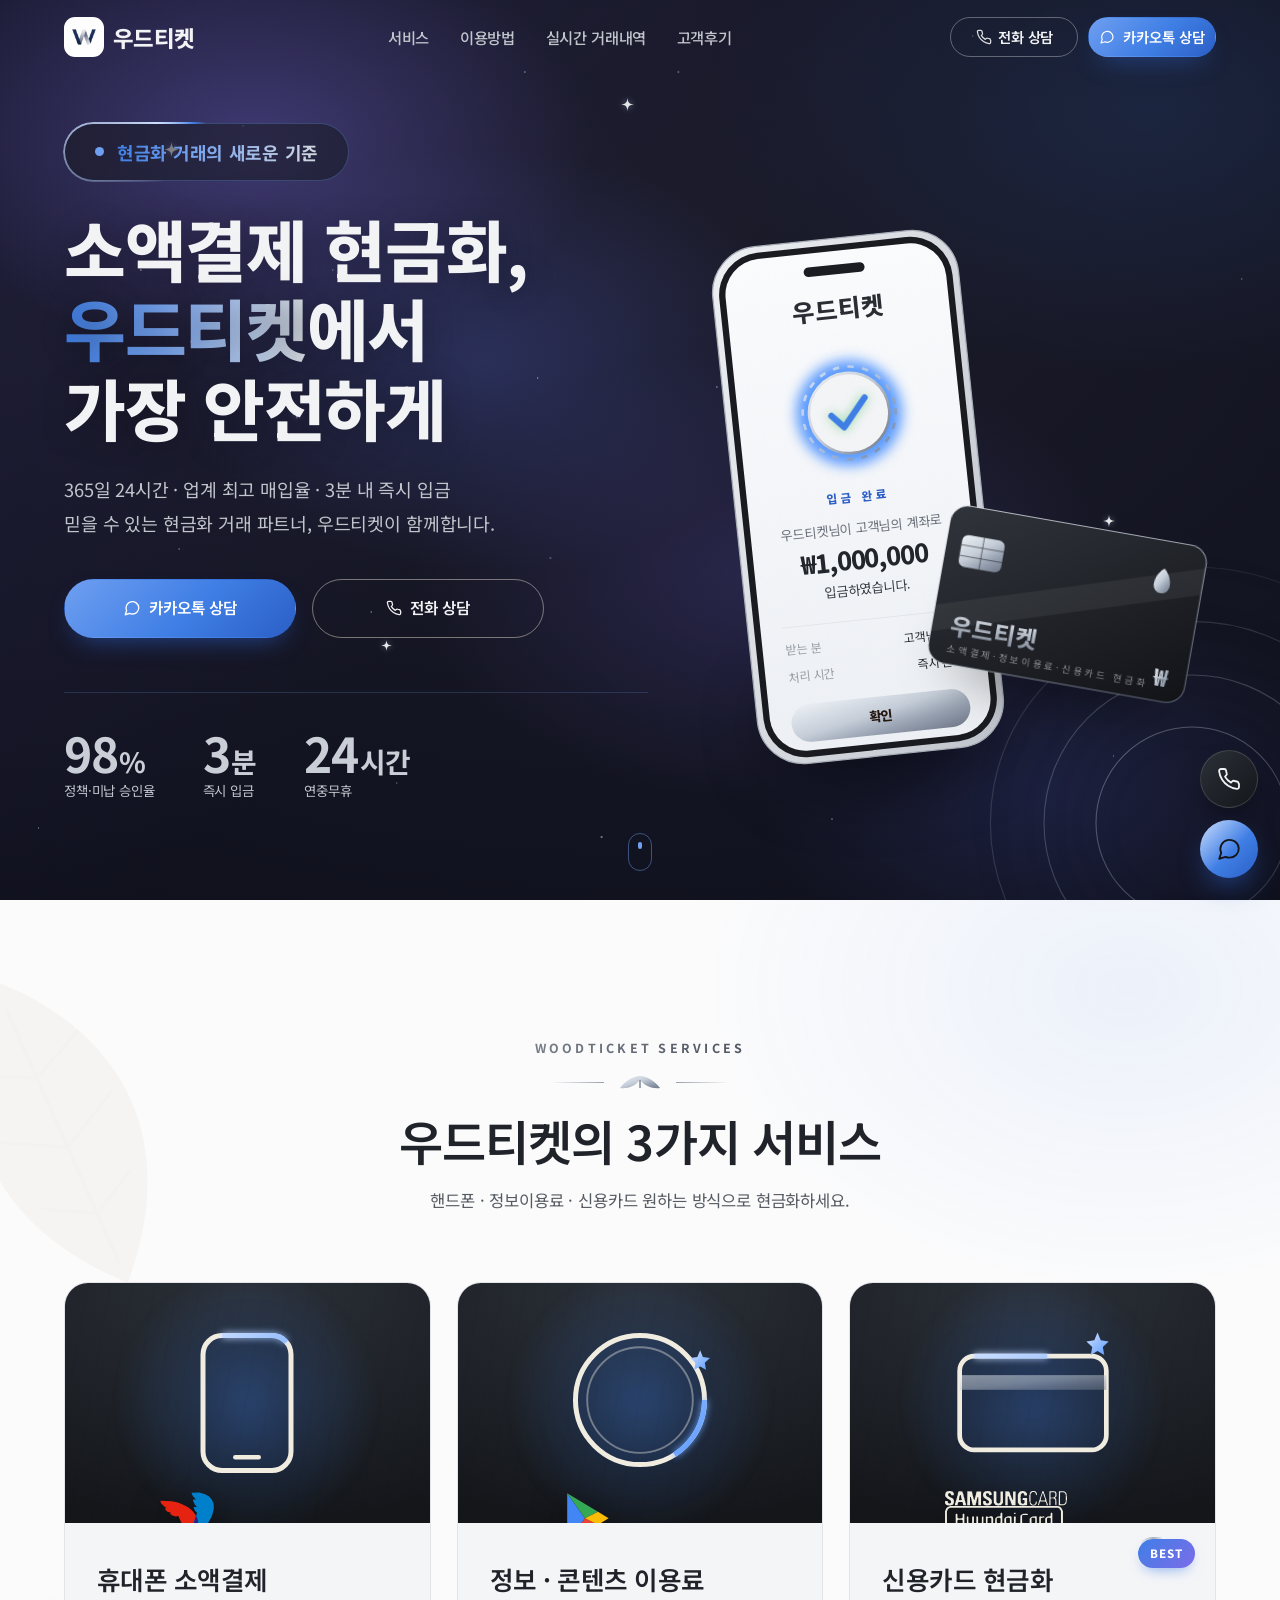
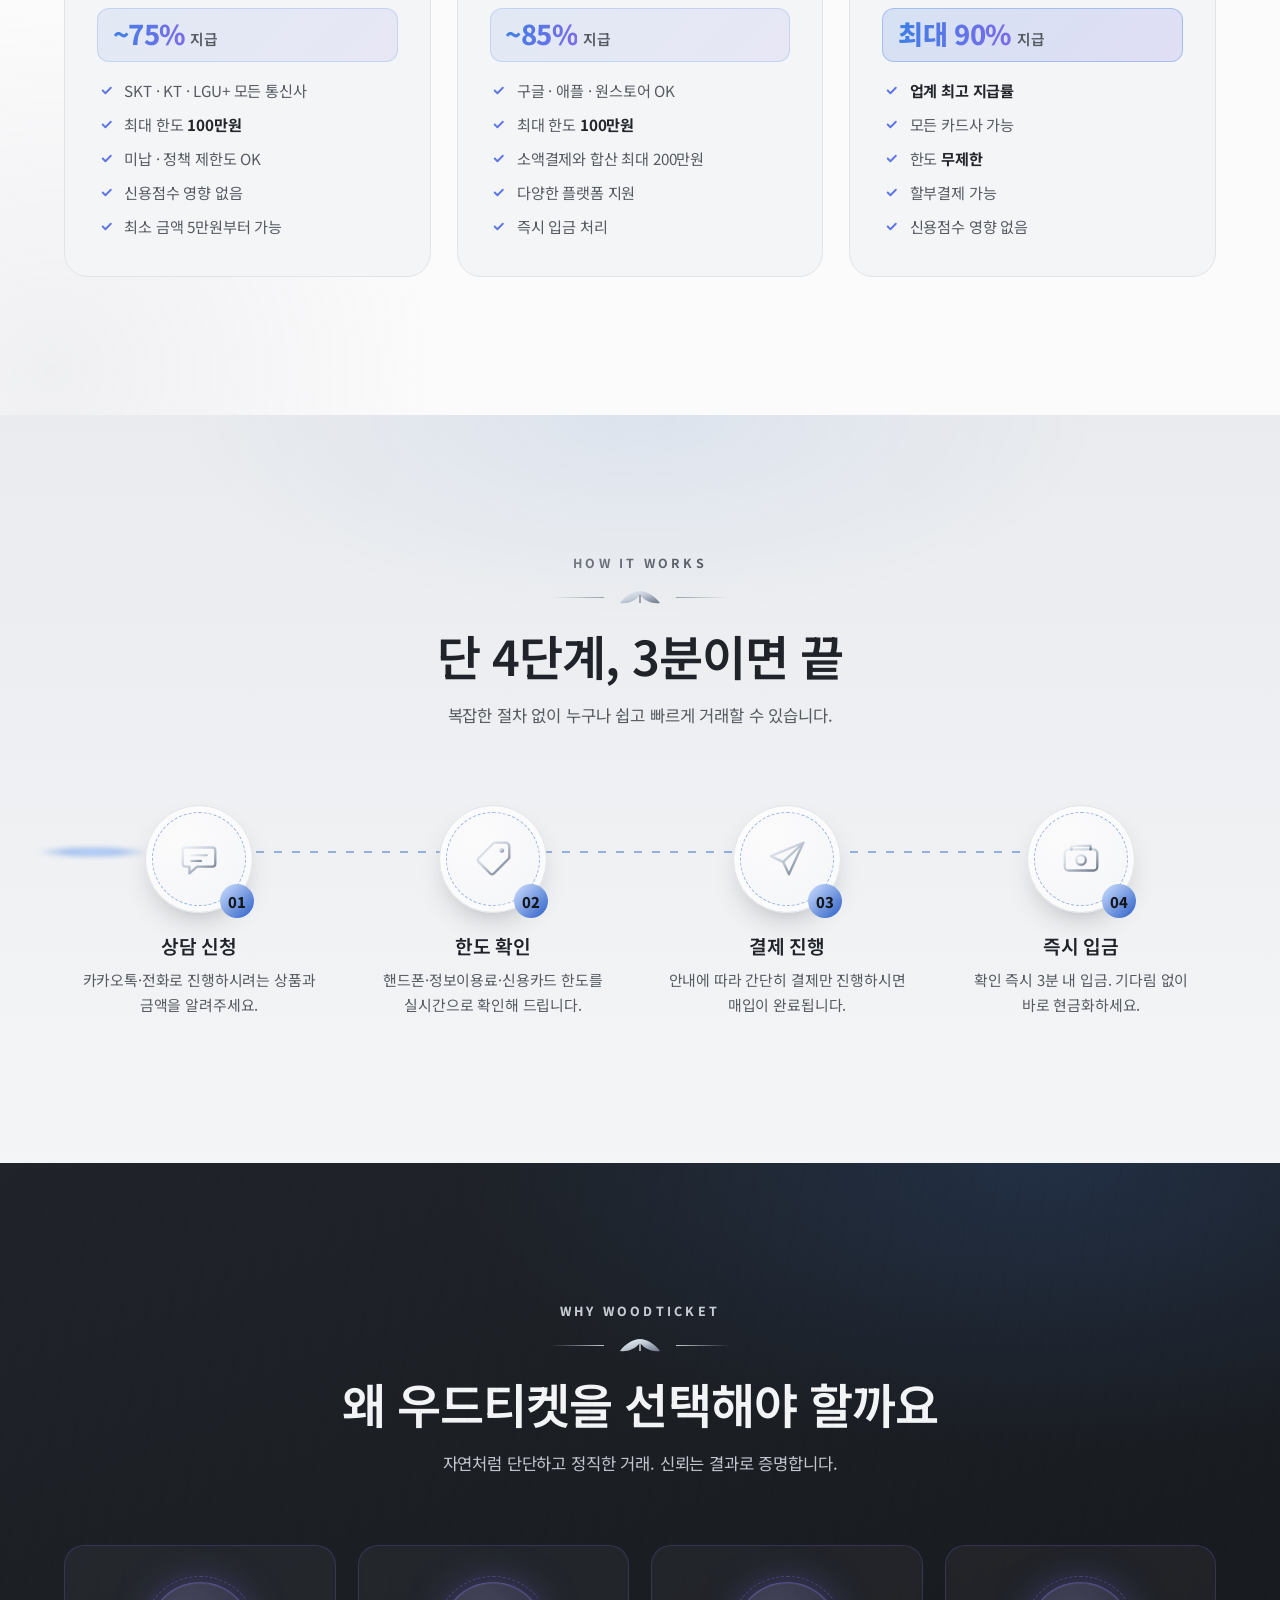
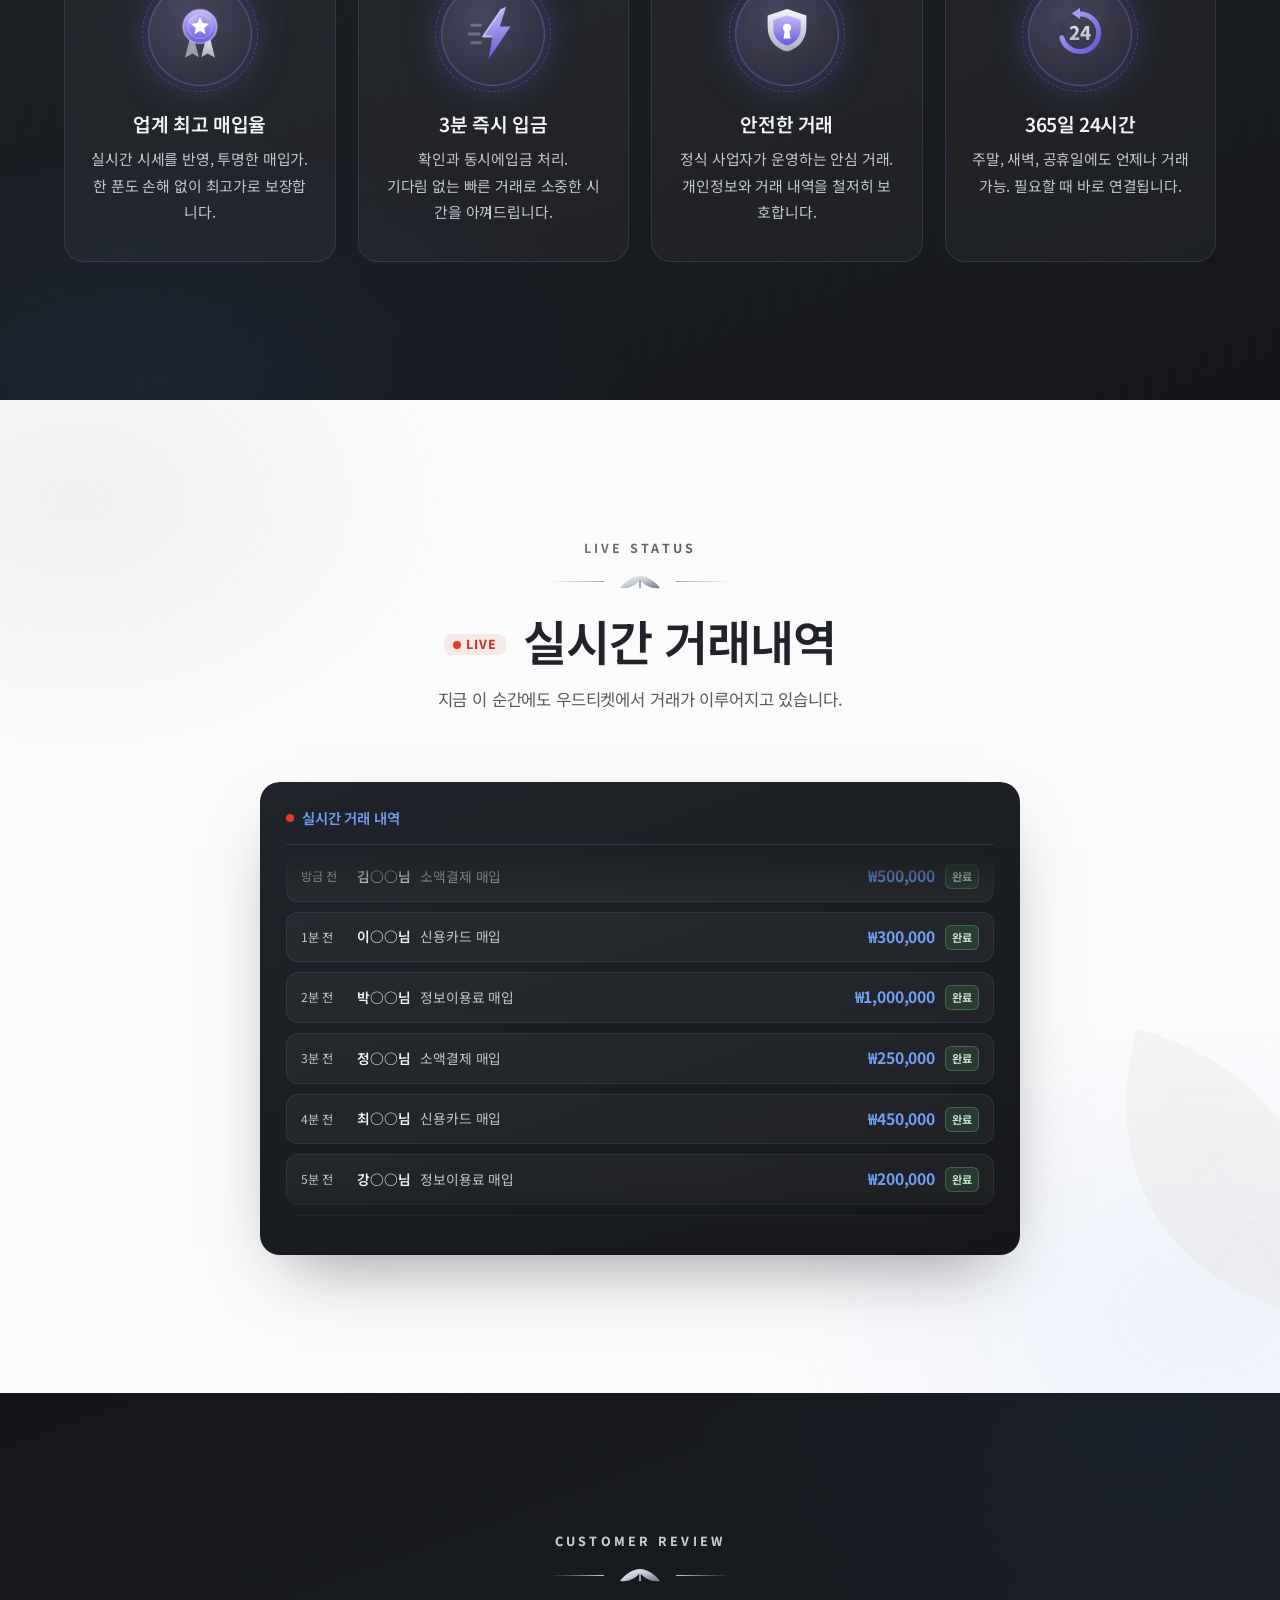
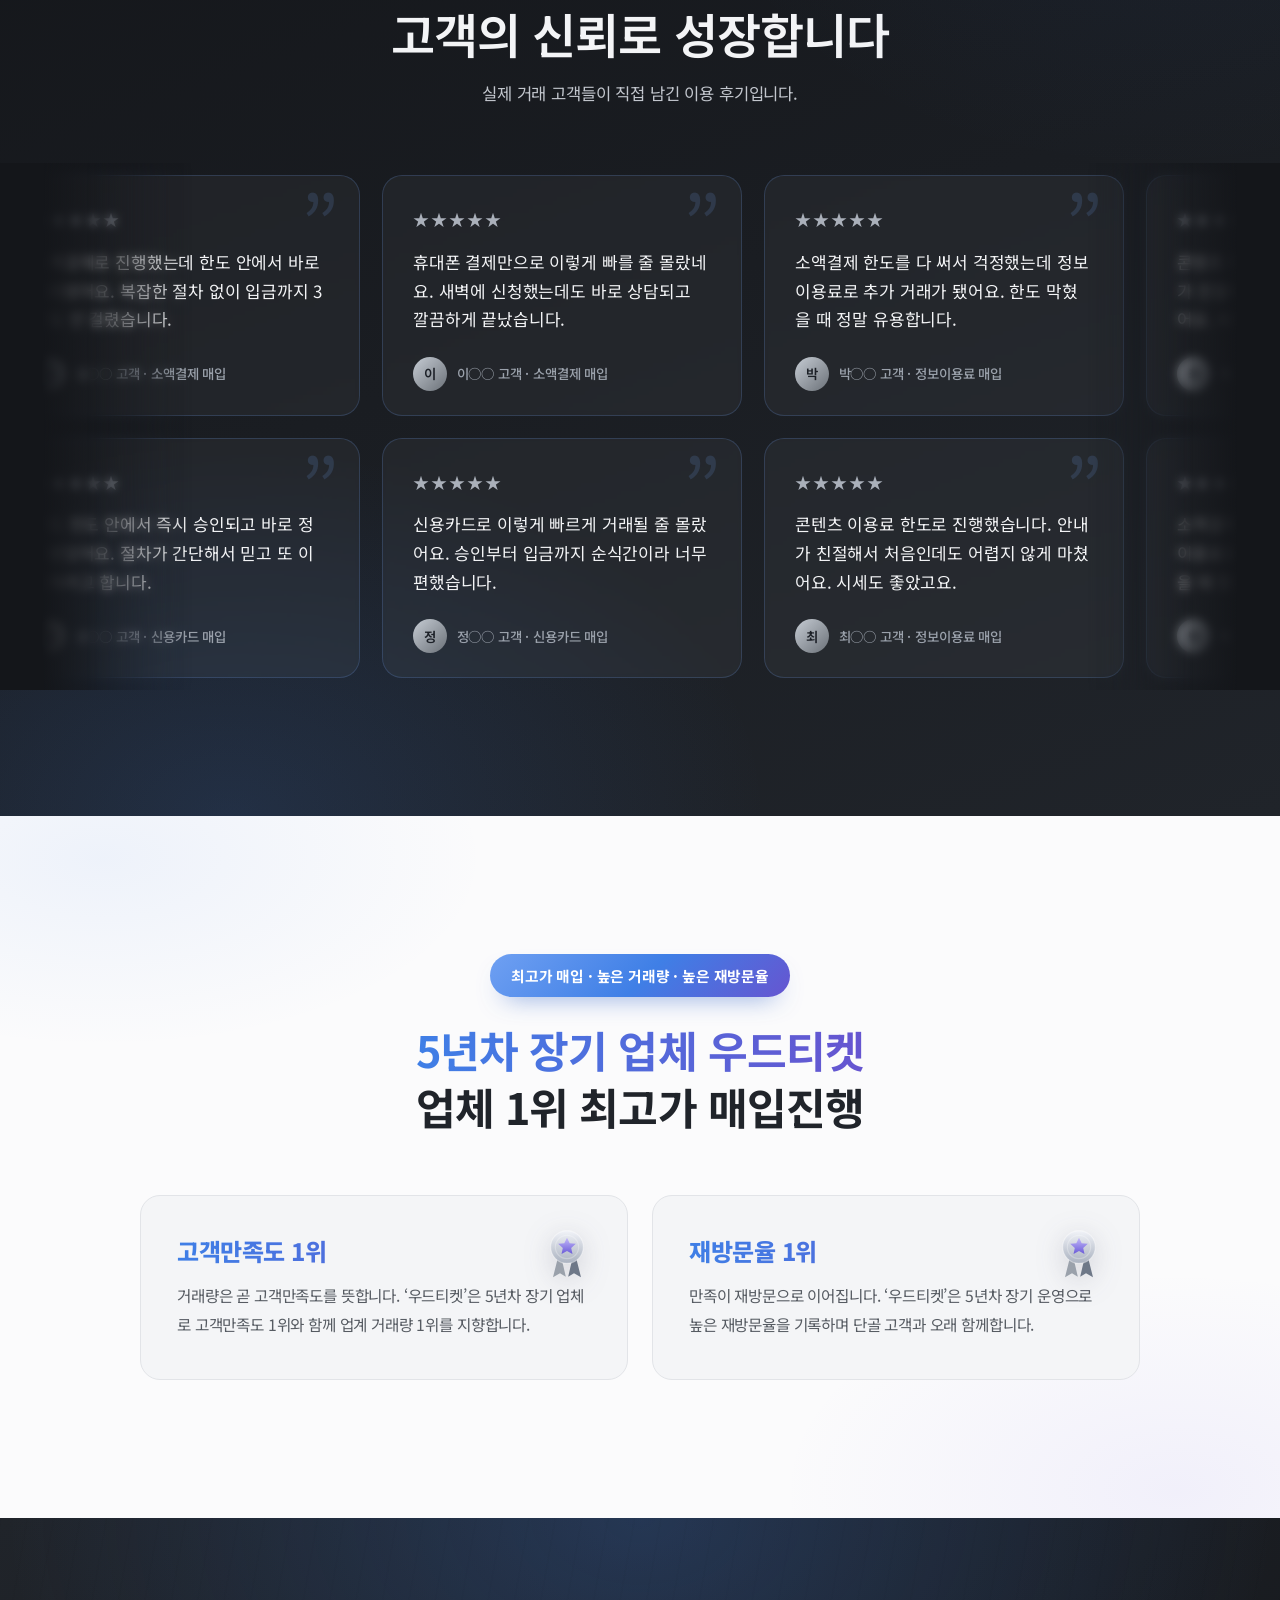
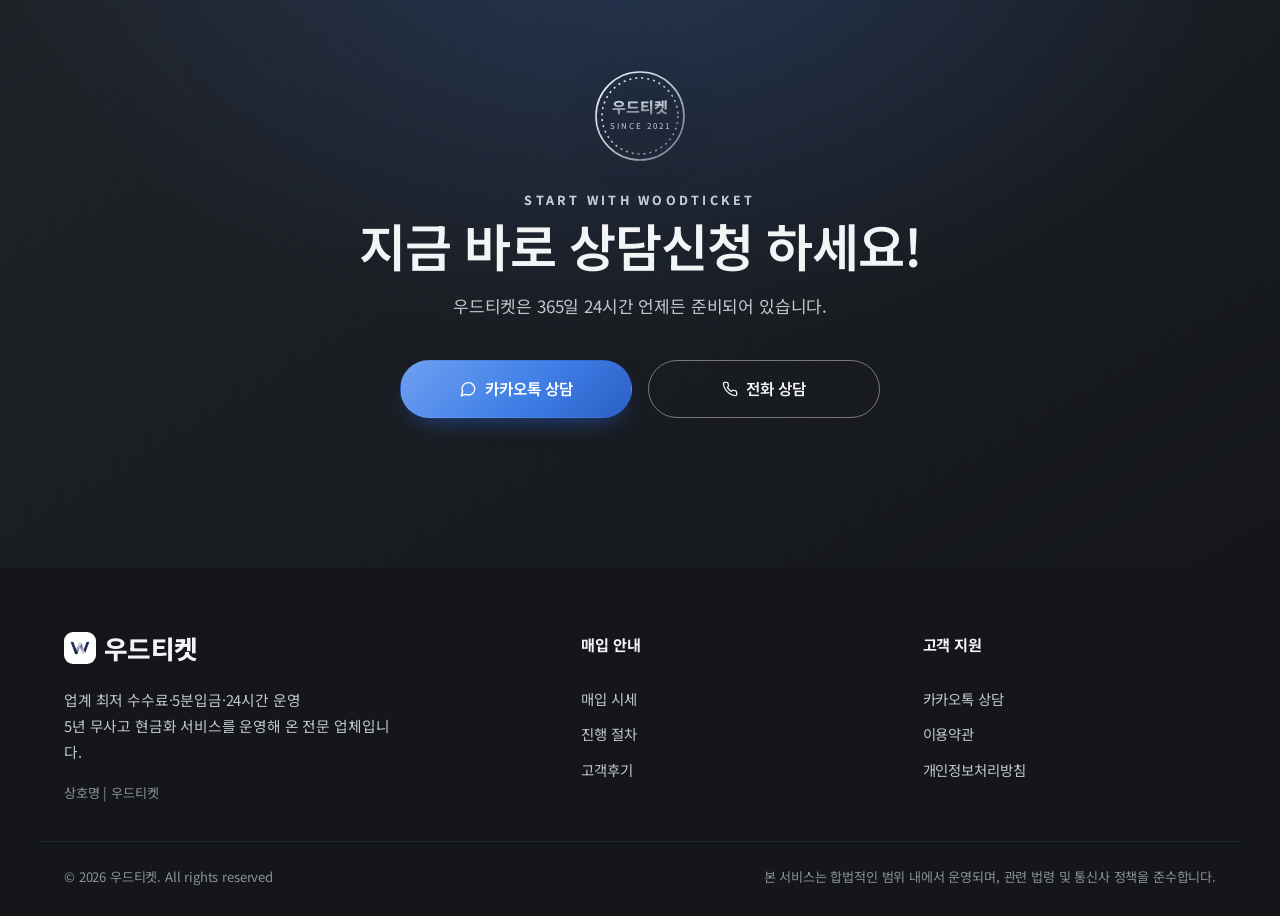
==== commit 13470b8b: "Add files via upload" ====
--- a/index.html
+++ b/index.html
@@ -3,16 +3,16 @@
 <head>
 <meta charset="UTF-8" />
 <meta name="viewport" content="width=device-width, initial-scale=1.0" />
-<title>우드티켓 | 소액결제 현금화, 가장 안전하고 빠르게</title>
-<meta name="description" content="우드티켓은 핸드폰·정보이용료·신용카드로 소액결제 현금화가 가능합니다. 365일 24시간 업계 최고 매입율, 3분 내 즉시 입금. 믿을 수 있는 소액결제 현금화 파트너." />
-<meta name="keywords" content="우드티켓, 핸드폰 소액결제 현금화, 정보이용료 현금화, 신용카드 현금화, 상품권 현금화" />
+<title>소액결제·정보이용료·신용카드 현금화 서비스 | 2026 최신 트렌드 반영, 현금화 방법, 5년 무사고 현금화 업체. </title>
+<meta name="description" content="핸드폰·정보이용료·신용카드로 소액결제 현금화가 가능합니다. 365일 24시간 업계 최고 매입율, 3분 내 즉시 입금. 믿을 수 있는 소액결제 현금화 파트너." />
+<meta name="keywords" content="소액결제 현금화, 정보이용료 현금화, 신용카드 현금화, 상품권 현금화" />
 <meta name="robots" content="index,follow,max-image-preview:large" />
 <link rel="canonical" href="https://www.woodticket.co.kr/" />
 <link rel="icon" type="image/jpeg" sizes="32x32" href="images/favicon-32x32.jpg" />
 <link rel="icon" type="image/jpeg" sizes="16x16" href="images/favicon-16x16.jpg" />
 <link rel="apple-touch-icon" sizes="180x180" href="images/apple-touch-icon.jpg" />
 <link rel="shortcut icon" href="images/favicon.ico" />
-<meta property="og:type" content="website" /><meta property="og:title" content="우드티켓 | 소액결제 현금화" /><meta property="og:description" content="핸드폰·정보이용료·신용카드 매입. 365일 24시간, 업계 최고 매입율과 3분 내 즉시 입금." /><meta property="og:url" content="https://www.woodticket.co.kr/" /><meta property="og:locale" content="ko_KR" /><meta name="twitter:card" content="summary_large_image" />
+<meta property="og:type" content="website" /><meta property="og:title" content="소액결제·정보이용료·신용카드 현금화 서비스| 정책·미납 해결,2026 현금화 서비스" /><meta property="og:description" content="핸드폰·정보이용료·신용카드 매입. 365일 24시간, 업계 최고 매입율과 3분 내 즉시 입금." /><meta property="og:url" content="https://www.woodticket.co.kr/" /><meta property="og:locale" content="ko_KR" /><meta name="twitter:card" content="summary_large_image" />
 <link rel="preconnect" href="https://fonts.googleapis.com" /><link rel="preconnect" href="https://fonts.gstatic.com" crossorigin />
 <link href="https://fonts.googleapis.com/css2?family=Noto+Sans+KR:wght@400;500;700;800;900&display=swap" rel="stylesheet" />
 <link rel="stylesheet" href="css/style.css" />
@@ -178,13 +178,15 @@
     <header class="section-head reveal"><p class="kicker">WOODTICKET SERVICES</p><div class="ornament" aria-hidden="true"><i></i><svg viewBox="0 0 44 18"><path d="M22 3C15 3 7 8 2 15c8 1 15-2 20-8 5 6 12 9 20 8C37 8 29 3 22 3Z" fill="url(#foil)"/><path d="M22 7v8" stroke="#6e7888" stroke-width="1.3"/></svg><i></i></div><h2>우드티켓의 3가지 서비스</h2><p class="lead">핸드폰 · 정보이용료 · 신용카드 원하는 방식으로 현금화하세요.</p></header>
     <div class="svc-grid">
       <article class="svc-card reveal"><div class="svc-top"><span class="svc-glow"></span><div class="svc-ico"><svg viewBox="0 0 120 120" class="svc-svg" aria-hidden="true">
- <rect x="38" y="10" width="44" height="100" rx="12" fill="rgba(63,127,230,.06)" stroke="url(#foil)" stroke-width="3.4"/>
- <rect x="44" y="24" width="32" height="72" rx="4" fill="none" stroke="url(#foil)" stroke-width="1.3" opacity=".6"/>
- <path d="M52 104 h16" stroke="url(#foil)" stroke-width="3" stroke-linecap="round"/>
- <text x="60" y="68" text-anchor="middle" font-family='Noto Sans KR',sans-serif font-size="25" font-weight="800" fill="url(#foil)" class="won-glow">₩</text>
- <g fill="none" stroke="url(#foil)" stroke-width="3" stroke-linecap="round"><path class="wave w1" d="M88 30 a15 15 0 0 1 0 22"/><path class="wave w2" d="M96 22 a27 27 0 0 1 0 38"/></g>
- <rect class="ic-run" x="38" y="10" width="44" height="100" rx="12" fill="none" stroke="url(#foilB)" stroke-width="3.4" pathLength="100"/>
-</svg></div></div><div class="svc-body"><h3>휴대폰 소액결제</h3>
+ <rect x="30" y="14" width="60" height="92" rx="13" fill="rgba(63,127,230,.06)" stroke="url(#foil)" stroke-width="3.4"/>
+ <path d="M52 97 h16" stroke="url(#foil)" stroke-width="3" stroke-linecap="round"/>
+ <rect class="ic-run" x="30" y="14" width="60" height="92" rx="13" fill="none" stroke="url(#foilB)" stroke-width="3.4" pathLength="100"/>
+</svg>
+<div class="svc-stage" aria-hidden="true">
+ <span class="svc-logo s1"><svg viewBox="5 11 80 76" width="56"><path d="M40.4,84.5 L39.2,84.3 L40.1,81.2 L40.1,70.9 L39.7,70.4 L39.2,64.6 L37.0,56.5 L33.0,47.5 L32.3,46.9 L29.1,47.3 L25.1,46.4 L22.4,45.1 L20.9,43.5 L21.7,42.6 L21.1,41.9 L17.0,40.6 L13.7,37.2 L13.7,36.3 L15.5,35.0 L13.0,33.4 L8.3,28.7 L7.0,26.5 L7.6,24.9 L23.3,25.8 L31.8,27.6 L38.1,29.8 L46.6,34.3 L50.7,37.4 L54.5,41.3 L58.5,47.1 L60.8,53.8 L60.8,62.3 L59.0,67.7 L56.3,72.2 L51.6,77.4 L47.1,80.9 L41.3,83.6 L40.4,84.5 Z" fill="#e62311"/><path d="M40.4,84.5 L39.2,84.3 L41.5,81.6 L47.3,71.7 L47.3,70.9 L48.2,70.0 L54.5,57.0 L54.5,55.6 L55.4,54.7 L59.0,43.5 L59.0,41.7 L56.7,39.5 L54.5,35.0 L55.2,33.4 L55.6,33.9 L58.3,33.9 L59.0,33.2 L56.3,30.5 L53.6,25.1 L53.8,23.1 L56.5,23.1 L57.0,23.5 L57.6,22.9 L53.6,18.4 L51.8,14.8 L51.8,13.5 L62.3,13.2 L70.9,15.5 L76.0,18.4 L79.6,22.0 L82.3,26.9 L83.2,30.5 L83.2,36.8 L81.4,44.4 L79.6,48.9 L76.0,55.2 L71.1,61.9 L61.4,71.5 L51.6,78.7 L40.4,84.5 Z" fill="#0080cb"/><path d="M40.4,84.5 L39.2,84.3 L41.5,81.6 L43.7,77.1 L45.5,74.9 L52.2,61.9 L52.2,61.0 L54.5,57.0 L54.5,55.6 L55.4,54.7 L57.8,46.4 L59.4,49.3 L60.8,53.8 L60.8,62.3 L59.0,67.7 L56.3,72.2 L51.6,77.4 L47.1,80.9 L43.0,83.2 L41.3,83.6 L40.4,84.5 Z" fill="#2c1f88"/></svg><em>다날</em></span>
+ <span class="svc-logo s2"><svg viewBox="0 0 58.3 100.0" width="40"><path d="M31.8,50.0 L0.5,32.3 L48.8,3.9 L55.1,0.5 L57.5,0.0 L58.3,0.7 L58.3,33.3 L57.3,35.2 L31.8,50.0 Z" fill="#f4a623" fill-rule="nonzero"/><path d="M2.2,69.4 L0.5,68.2 L0.7,67.5 L4.1,66.5 L18.7,58.3 L30.3,51.5 L31.3,50.0 L39.6,54.9 L40.5,56.3 L41.0,55.8 L44.4,57.8 L45.4,59.2 L46.8,59.2 L55.6,64.1 L58.3,67.2 L58.0,68.9 L57.0,68.0 L6.1,68.0 L3.2,68.4 L2.2,69.4 Z" fill="#8a2a93" fill-rule="nonzero"/><path d="M57.5,100.0 L55.1,100.0 L43.4,93.7 L26.0,83.0 L7.0,72.8 L3.6,69.9 L2.2,69.9 L1.9,68.7 L6.1,68.0 L57.0,68.0 L58.3,69.2 L58.3,95.9 L57.5,100.0 Z" fill="#e6007e" fill-rule="nonzero"/><path d="M1.7,67.5 L0.0,66.7 L0.2,34.0 L2.2,34.0 L9.5,38.8 L11.9,39.3 L21.1,45.6 L31.1,50.7 L1.7,67.5 Z" fill="#3d2073" fill-rule="nonzero"/></svg><em>KG모빌리언스</em></span>
+ <span class="svc-logo s3"><svg viewBox="0 0 100.0 97.6" width="50"><path d="M100.0,35.2 L59.5,48.6 L89.8,78.6 L54.1,55.2 L49.6,97.6 L45.6,55.2 L9.6,78.1 L40.3,48.5 L0.0,34.6 L42.3,40.2 L28.0,0.0 L50.0,36.5 L72.5,0.3 L57.6,40.3 Z" fill="#e6007e" fill-rule="nonzero"/></svg><em>갤럭시아</em></span>
+</div></div></div><div class="svc-body"><h3>휴대폰 소액결제</h3>
 <div class="svc-rate"><strong>~75%</strong> 지급</div>
 <ul class="svc-list">
 <li>SKT · KT · LGU+ 모든 통신사</li>
@@ -194,18 +196,16 @@
 <li>최소 금액 5만원부터 가능</li>
 </ul></div></article>
       <article class="svc-card reveal"><div class="svc-top"><span class="svc-glow"></span><div class="svc-ico"><svg viewBox="0 0 120 120" class="svc-svg" aria-hidden="true">
- <g fill="rgba(63,127,230,.07)" stroke="url(#foil)" stroke-width="3">
-   <ellipse class="ln l3" cx="82" cy="84" rx="20" ry="7"/>
-   <ellipse class="ln l2" cx="82" cy="72" rx="20" ry="7"/>
-   <ellipse class="ln l1" cx="82" cy="60" rx="20" ry="7"/>
- </g>
- <path d="M62 60 V84 M102 60 V84" stroke="url(#foil)" stroke-width="3" stroke-linecap="round" opacity=".5"/>
- <circle cx="44" cy="54" r="27" fill="rgba(63,127,230,.12)" stroke="url(#foil)" stroke-width="3.6"/>
- <circle cx="44" cy="54" r="21" fill="none" stroke="url(#foil)" stroke-width="1.4" opacity=".45"/>
- <text x="44" y="65" text-anchor="middle" font-family='Noto Sans KR',sans-serif font-size="28" font-weight="800" fill="url(#foil)" class="won-glow">₩</text>
- <path class="twk" d="M101 28 l1.9 4.6 4.8 .7 -3.5 3.3 .8 4.8 -4 -2.3 -4 2.3 .8 -4.8 -3.5 -3.3 4.8 -.7 Z" fill="url(#foilB)"/>
- <circle class="ic-run" cx="44" cy="54" r="27" fill="none" stroke="url(#foilB)" stroke-width="3.6" pathLength="100"/>
-</svg></div></div><div class="svc-body"><h3>정보 · 콘텐츠 이용료</h3>
+ <circle cx="60" cy="58" r="44" fill="rgba(63,127,230,.07)" stroke="url(#foil)" stroke-width="3.4"/>
+ <circle cx="60" cy="58" r="36" fill="none" stroke="url(#foil)" stroke-width="1.3" opacity=".4"/>
+ <path class="twk" d="M101 24 l1.9 4.6 4.8 .7 -3.5 3.3 .8 4.8 -4 -2.3 -4 2.3 .8 -4.8 -3.5 -3.3 4.8 -.7 Z" fill="url(#foilB)"/>
+ <circle class="ic-run" cx="60" cy="58" r="44" fill="none" stroke="url(#foilB)" stroke-width="3.4" pathLength="100"/>
+</svg>
+<div class="svc-stage" aria-hidden="true">
+ <span class="svc-logo s1"><svg viewBox="8.3 14 98 92" width="58"><path d="M34 18 L34 102 L64 60 Z" fill="#4285f4"/><path d="M34 18 L86 49 L64 60 Z" fill="#34a853"/><path d="M34 102 L86 71 L64 60 Z" fill="#ea4335"/><path d="M64 60 L86 49 L104 60 L86 71 Z" fill="#fbbc05"/></svg></span>
+ <span class="svc-logo s2"><svg viewBox="0 0 85.2 100.0" width="44"><path d="M28.6,100.0 L22.9,98.7 L19.2,96.7 L16.3,94.0 L8.1,83.1 L3.1,72.5 L0.0,59.5 L0.0,48.2 L1.5,41.4 L3.3,37.1 L7.4,31.6 L13.6,26.5 L19.0,23.9 L24.5,23.0 L31.9,23.7 L42.7,26.9 L46.9,26.7 L55.8,23.9 L63.2,23.0 L69.7,23.9 L75.3,26.5 L81.9,32.1 L82.2,34.0 L75.9,39.7 L73.7,42.9 L72.2,48.1 L71.9,54.4 L73.7,61.6 L75.6,64.5 L78.6,68.1 L85.0,72.5 L85.0,74.5 L82.0,80.6 L73.0,93.4 L69.9,96.3 L64.0,99.4 L59.5,99.8 L48.6,95.9 L42.3,95.7 L37.1,96.9 L28.6,100.0 Z M44.4,25.0 L41.2,24.6 L40.2,21.8 L41.3,15.1 L43.1,11.6 L46.7,6.9 L51.0,3.5 L57.1,0.4 L61.2,0.4 L62.4,2.5 L61.7,8.6 L57.2,17.3 L51.0,22.6 L44.4,25.0 Z" fill="#f1ece0" fill-rule="evenodd"/></svg></span>
+ <span class="svc-logo s3"><svg viewBox="0 0 100.0 99.8" width="58"><defs><linearGradient id="osg" x1="0" y1="0" x2="1" y2="1"><stop offset="0" stop-color="#f0463c"/><stop offset="1" stop-color="#e80a64"/></linearGradient></defs><path d="M58.3,99.8 L38.4,99.5 L31.2,98.8 L27.9,97.9 L26.3,98.1 L26.1,97.4 L25.6,97.7 L20.9,96.3 L15.8,93.5 L15.1,93.9 L14.1,92.5 L13.2,93.2 L13.3,91.9 L9.3,88.4 L6.1,84.2 L3.0,76.5 L0.9,64.8 L0.6,64.5 L0.4,65.2 L0.0,65.1 L0.2,63.4 L0.9,63.0 L0.7,60.4 L0.2,59.9 L0.5,57.8 L0.0,57.4 L0.5,56.0 L0.5,53.4 L0.0,52.9 L0.5,51.8 L0.0,41.0 L0.5,39.1 L0.0,38.7 L0.0,35.9 L0.9,35.2 L3.0,22.3 L4.4,19.7 L4.9,17.6 L9.8,10.6 L10.0,9.9 L9.1,9.5 L9.9,9.1 L10.4,9.8 L17.4,4.7 L26.3,1.6 L38.0,0.0 L65.1,0.0 L67.4,0.7 L72.5,1.2 L83.1,4.4 L88.7,8.2 L93.7,13.7 L96.5,19.0 L97.7,23.5 L98.4,24.2 L98.1,25.4 L99.1,27.9 L99.5,33.1 L100.0,33.8 L100.0,65.5 L98.4,74.6 L95.1,83.5 L91.8,88.2 L89.3,90.8 L89.6,91.4 L88.9,91.1 L88.4,92.3 L87.7,91.8 L84.2,94.4 L80.7,95.8 L80.4,96.1 L80.7,96.7 L78.6,96.5 L76.8,97.0 L75.1,98.1 L73.2,97.9 L66.2,99.3 L58.3,99.8 Z M0.6,26.9 L0.2,26.8 L0.4,24.1 L0.7,24.2 L0.6,26.9 Z M0.4,76.6 L0.4,71.7 L0.7,74.4 L0.4,76.6 Z" fill="url(#osg)" fill-rule="nonzero"/><path d="M56.2,78.0 L52.9,78.0 L51.8,77.6 L50.4,76.6 L49.1,75.1 L48.1,73.0 L48.1,42.6 L48.6,41.5 L49.8,40.5 L54.0,35.6 L54.6,35.5 L55.1,34.9 L55.1,34.5 L54.3,34.1 L53.4,34.8 L52.9,34.8 L52.0,35.7 L50.8,36.0 L48.2,37.9 L47.8,37.9 L46.6,38.8 L46.1,38.8 L43.8,40.4 L42.4,40.9 L41.2,41.8 L40.5,41.8 L40.1,42.3 L39.1,42.5 L38.7,43.2 L37.5,43.2 L37.3,43.5 L36.6,43.2 L36.1,43.7 L35.6,43.2 L34.5,43.2 L33.3,42.3 L32.8,42.3 L31.3,40.5 L31.5,40.3 L30.6,38.9 L30.6,35.2 L31.1,34.7 L31.3,33.8 L33.1,32.0 L33.8,31.8 L34.2,31.1 L35.4,30.8 L37.0,29.7 L37.7,29.7 L38.2,29.0 L39.1,28.7 L41.5,27.1 L41.9,27.1 L43.6,25.9 L44.0,25.9 L47.3,23.6 L47.8,23.6 L48.2,23.1 L48.5,23.4 L48.9,22.7 L49.4,22.7 L49.9,22.2 L50.4,22.2 L51.3,21.5 L53.6,20.6 L55.5,20.6 L56.4,21.0 L57.1,21.0 L58.9,22.3 L60.7,25.1 L60.7,73.9 L59.0,76.4 L56.2,78.0 Z" fill="#ffffff" fill-rule="evenodd"/></svg></span>
+</div></div></div><div class="svc-body"><h3>정보 · 콘텐츠 이용료</h3>
 <div class="svc-rate"><strong>~85%</strong> 지급</div>
 <ul class="svc-list">
 <li>구글 · 애플 · 원스토어 OK</li>
@@ -215,15 +215,16 @@
 <li>즉시 입금 처리</li>
 </ul></div></article>
       <article class="svc-card svc-card--best reveal"><div class="svc-top"><span class="svc-glow"></span><div class="svc-ico"><svg viewBox="0 0 120 120" class="svc-svg" aria-hidden="true">
- <rect x="14" y="30" width="80" height="56" rx="9" fill="rgba(63,127,230,.06)" stroke="url(#foil)" stroke-width="3.2"/>
- <rect x="14" y="43" width="80" height="9" fill="url(#foil)" opacity=".5"/>
- <rect x="24" y="60" width="18" height="13" rx="3" fill="none" stroke="url(#foil)" stroke-width="2.2"/>
- <path d="M24 66.5 h18 M33 60 v13" stroke="url(#foil)" stroke-width="1.1" opacity=".7"/>
- <g stroke="url(#foil)" stroke-width="2.6" stroke-linecap="round"><path class="ln l1" d="M52 68 h10"/><path class="ln l2" d="M66 68 h10"/></g>
- <g fill="none" stroke="url(#foil)" stroke-width="2.4" stroke-linecap="round"><path class="wave w1" d="M82 60 a8 8 0 0 1 0 12"/><path class="wave w2" d="M87 56 a15 15 0 0 1 0 20"/></g>
- <path class="twk" d="M98 14 l2.2 5.2 5.4 .8 -4 3.8 1 5.4 -4.6 -2.6 -4.6 2.6 1 -5.4 -4 -3.8 5.4 -.8 Z" fill="url(#foilB)"/>
- <rect class="ic-run" x="14" y="30" width="80" height="56" rx="9" fill="none" stroke="url(#foilB)" stroke-width="3.2" pathLength="100"/>
-</svg></div></div><div class="svc-body"><span class="svc-best-badge">BEST</span><h3>신용카드 현금화</h3>
+ <rect x="10" y="28" width="100" height="64" rx="10" fill="rgba(63,127,230,.06)" stroke="url(#foil)" stroke-width="3.2"/>
+ <rect x="10" y="41" width="100" height="10" fill="url(#foil)" opacity=".5"/>
+ <path class="twk" d="M104 12 l2.2 5.2 5.4 .8 -4 3.8 1 5.4 -4.6 -2.6 -4.6 2.6 1 -5.4 -4 -3.8 5.4 -.8 Z" fill="url(#foilB)"/>
+ <rect class="ic-run" x="10" y="28" width="100" height="64" rx="10" fill="none" stroke="url(#foilB)" stroke-width="3.2" pathLength="100"/>
+</svg>
+<div class="svc-stage" aria-hidden="true">
+ <span class="svc-logo s1"><svg viewBox="0 0 100.0 11.9" width="122"><path d="M4.3,11.9 L1.7,11.7 L0.9,11.2 L0.0,10.0 L0.1,8.3 L2.2,8.3 L2.3,9.5 L3.0,10.1 L3.5,10.1 L3.8,10.4 L4.9,9.7 L4.9,8.2 L3.5,7.0 L1.9,6.2 L0.3,4.5 L0.3,3.8 L0.0,3.5 L0.5,1.4 L1.4,0.5 L1.9,0.3 L3.0,0.3 L3.2,0.0 L4.5,0.0 L4.8,0.3 L6.1,0.5 L7.0,1.4 L7.0,1.9 L7.3,2.2 L7.1,3.4 L5.1,3.4 L4.9,2.5 L3.8,1.6 L2.6,2.2 L2.6,3.8 L4.0,4.9 L6.1,6.0 L6.8,6.6 L7.3,7.7 L7.3,9.7 L7.0,10.0 L7.0,10.5 L6.4,11.2 L4.3,11.9 Z M35.2,11.9 L32.9,11.7 L31.8,11.2 L31.2,10.0 L31.3,8.3 L33.1,8.3 L33.5,9.0 L33.5,9.7 L34.7,10.4 L34.9,10.1 L35.5,10.1 L36.1,9.5 L36.1,8.4 L34.9,7.3 L32.6,6.0 L31.7,5.1 L31.2,3.8 L31.2,2.5 L31.4,2.2 L31.4,1.7 L32.6,0.5 L33.1,0.3 L34.2,0.3 L34.4,0.0 L36.8,0.3 L37.5,0.8 L38.2,1.7 L38.2,3.0 L38.4,3.2 L36.2,3.4 L36.1,2.7 L35.5,1.8 L34.2,1.8 L33.5,2.5 L33.8,3.8 L34.7,4.7 L36.5,5.5 L38.2,7.1 L38.2,7.7 L38.4,7.9 L38.4,9.7 L38.2,10.3 L37.0,11.4 L36.5,11.7 L35.5,11.7 L35.2,11.9 Z M64.8,11.9 L61.9,11.7 L60.9,11.2 L60.3,10.5 L59.7,9.2 L59.7,3.0 L60.0,2.7 L60.0,2.2 L61.4,0.5 L62.7,0.3 L63.0,0.0 L64.3,0.0 L64.5,0.3 L65.8,0.5 L67.3,2.2 L67.1,3.6 L65.1,3.6 L64.9,3.5 L65.2,3.2 L64.9,3.0 L64.9,2.5 L64.3,1.8 L63.8,1.8 L63.5,1.6 L63.0,1.8 L62.1,3.0 L62.1,4.8 L61.8,5.1 L62.1,5.3 L61.8,5.6 L62.1,6.1 L62.1,9.2 L62.7,10.1 L63.2,10.4 L64.3,10.4 L65.2,9.7 L65.2,7.7 L64.8,7.3 L63.6,7.4 L63.8,5.7 L67.3,5.8 L67.3,11.3 L66.6,11.7 L65.1,11.7 L64.8,11.9 Z M73.1,11.9 L71.8,11.9 L70.5,11.4 L69.6,10.5 L69.4,8.7 L69.1,8.4 L69.1,3.5 L69.4,3.2 L69.4,2.2 L69.6,1.9 L69.6,1.4 L70.5,0.5 L71.8,0.0 L73.1,0.0 L74.4,0.5 L75.3,1.9 L75.3,3.2 L74.7,3.4 L74.3,1.9 L73.6,1.0 L73.1,0.8 L71.6,0.8 L70.1,2.5 L70.1,9.5 L70.4,10.0 L71.8,11.2 L73.1,11.2 L74.0,10.5 L74.5,8.7 L75.3,8.7 L75.1,10.5 L73.9,11.7 L73.4,11.7 L73.1,11.9 Z M17.3,11.7 L14.9,11.7 L14.5,9.5 L14.2,9.1 L11.3,9.1 L10.6,9.7 L10.3,11.7 L8.1,11.6 L8.3,10.0 L8.8,9.0 L8.8,8.2 L9.4,7.1 L9.4,6.4 L9.9,5.3 L9.9,4.5 L10.4,3.5 L10.6,1.7 L11.3,0.3 L14.3,0.4 L14.5,1.7 L15.1,2.7 L15.3,4.5 L15.8,5.6 L16.1,7.4 L16.6,8.4 L16.6,9.2 L17.1,10.3 L17.1,11.0 L17.4,11.3 L17.3,11.7 Z M29.5,11.7 L27.3,11.6 L27.3,5.3 L26.9,4.9 L26.5,5.3 L26.5,6.1 L26.2,6.4 L25.7,9.2 L25.2,10.5 L25.2,11.3 L24.8,11.7 L23.0,11.7 L22.6,11.3 L22.6,10.5 L22.3,10.3 L22.3,9.5 L22.1,9.2 L21.6,6.4 L21.3,6.1 L21.3,5.1 L20.9,4.7 L20.5,5.1 L20.5,11.6 L18.2,11.6 L18.3,0.3 L22.1,0.4 L22.9,4.3 L23.4,5.6 L23.4,6.4 L24.0,7.3 L24.4,6.9 L24.4,6.1 L24.7,5.8 L24.7,5.1 L24.9,4.8 L24.9,4.0 L25.5,2.7 L25.5,1.7 L26.0,0.4 L29.6,0.4 L29.5,11.7 Z M44.3,11.9 L43.0,11.9 L42.7,11.7 L41.4,11.4 L40.0,9.7 L39.9,0.3 L42.1,0.4 L42.1,8.7 L42.3,9.0 L42.3,9.5 L43.0,10.1 L43.5,10.1 L43.8,10.4 L44.0,10.1 L44.5,10.1 L45.2,9.5 L45.2,9.0 L45.5,8.7 L45.5,0.4 L47.5,0.4 L47.5,9.7 L46.1,11.4 L45.6,11.7 L44.5,11.7 L44.3,11.9 Z M57.8,11.7 L54.8,11.6 L54.5,10.5 L54.0,9.7 L53.8,8.4 L52.7,6.4 L52.5,5.1 L51.8,4.2 L51.4,4.5 L51.4,11.6 L49.4,11.6 L49.5,0.3 L52.7,0.4 L52.7,0.9 L53.2,1.7 L53.5,3.0 L54.3,4.5 L54.3,5.1 L55.1,6.4 L55.1,6.9 L55.5,7.3 L55.8,6.9 L55.8,0.4 L57.9,0.4 L57.8,11.7 Z M84.3,11.7 L83.4,11.6 L82.9,9.5 L82.2,8.6 L78.1,8.6 L77.7,9.0 L77.7,9.7 L77.4,10.0 L77.1,11.3 L76.8,11.7 L76.1,11.6 L77.4,7.4 L77.7,7.1 L77.7,6.4 L79.5,1.4 L79.5,0.6 L79.9,0.3 L80.6,0.3 L81.0,0.6 L81.3,2.2 L81.6,2.5 L82.1,4.5 L83.1,7.1 L83.1,7.9 L84.4,11.3 L84.3,11.7 Z M91.3,11.7 L90.8,11.7 L90.4,11.0 L90.4,7.4 L89.5,6.2 L88.7,6.2 L88.4,6.0 L86.9,6.0 L86.5,6.4 L86.5,11.6 L85.5,11.6 L85.6,0.3 L89.7,0.3 L90.0,0.5 L90.5,0.5 L91.2,1.2 L91.2,1.7 L91.4,1.9 L91.4,4.0 L91.2,4.3 L91.2,4.8 L90.1,5.6 L91.2,6.6 L91.2,8.4 L91.4,8.7 L91.3,11.7 Z M97.0,11.7 L93.2,11.6 L93.4,0.3 L97.3,0.3 L97.5,0.5 L98.1,0.5 L99.2,1.4 L99.7,2.5 L99.7,4.3 L100.0,4.5 L100.0,7.4 L99.7,7.7 L99.7,9.2 L99.5,9.5 L99.5,10.0 L98.3,11.2 L97.0,11.7 Z M89.1,5.3 L90.4,4.3 L90.4,1.7 L89.5,1.0 L86.9,1.0 L86.5,1.4 L86.5,5.1 L86.9,5.5 L89.1,5.3 Z M97.4,10.8 L98.4,10.0 L99.0,8.7 L99.0,3.0 L98.7,2.7 L98.7,2.2 L97.8,1.3 L97.3,1.3 L97.0,1.0 L94.7,1.0 L94.3,1.4 L94.3,10.5 L94.7,10.9 L97.4,10.8 Z M81.8,7.7 L82.1,7.4 L82.1,6.6 L80.8,3.2 L80.8,2.5 L80.1,1.8 L79.7,2.2 L79.7,3.0 L79.0,4.8 L78.4,7.4 L78.8,7.8 L81.8,7.7 Z M13.5,7.4 L13.8,7.1 L13.8,6.6 L13.5,6.4 L13.0,3.5 L12.6,3.1 L11.9,4.3 L11.4,7.1 L11.8,7.5 L13.5,7.4 Z" fill="#f1ece0" fill-rule="evenodd"/></svg></span>
+ <span class="svc-logo s2"><svg viewBox="0 0 100.0 19.2" width="118"><path d="M99.42,19.15 L98.68,19.05 L98.31,18.57 L98.31,4.29 L97.46,2.7 L96.67,2.01 L95.71,1.59 L4.29,1.59 L3.33,2.01 L2.43,2.8 L1.59,4.71 L1.69,18.57 L1.22,19.15 L0.37,19.05 L0.0,18.68 L0.0,4.5 L0.95,2.17 L2.28,0.85 L4.29,0.0 L95.61,0.0 L97.51,0.74 L98.94,2.06 L100.0,4.5 L100.0,18.68 L99.42,19.15 Z M47.99,15.77 L47.04,15.56 L46.4,15.13 L44.39,15.77 L43.54,15.77 L42.86,15.29 L42.43,14.13 L42.65,10.53 L43.33,9.74 L44.6,8.99 L46.72,8.68 L46.98,8.31 L47.09,6.19 L47.88,5.61 L48.57,6.19 L48.57,15.19 L47.99,15.77 Z M86.51,15.87 L85.45,15.56 L84.97,14.87 L84.97,10.63 L85.66,9.84 L87.04,8.99 L89.15,8.68 L89.63,8.1 L89.52,7.14 L89.74,5.98 L90.42,5.61 L91.01,6.19 L91.01,15.19 L90.63,15.66 L88.52,15.24 L86.51,15.87 Z M59.52,6.88 L58.78,6.88 L58.41,6.51 L58.78,5.71 L59.52,5.71 L59.79,5.98 L59.89,6.51 L59.52,6.88 Z M15.61,15.77 L14.92,15.19 L14.92,12.43 L14.66,11.96 L13.81,11.64 L11.38,11.64 L10.85,11.85 L10.48,12.43 L10.48,15.19 L9.89,15.77 L9.1,15.4 L8.99,7.14 L9.26,6.67 L10.11,6.56 L10.48,6.93 L10.58,10.11 L11.06,10.48 L12.01,10.58 L14.23,10.48 L14.66,10.26 L14.92,9.79 L14.92,6.93 L15.5,6.46 L16.19,6.72 L16.4,7.14 L16.4,14.97 L16.19,15.4 L15.61,15.77 Z M68.2,15.77 L65.03,15.66 L64.13,15.08 L63.81,14.34 L63.92,8.41 L64.39,7.72 L66.51,6.56 L69.89,6.56 L70.26,6.93 L70.16,7.35 L69.79,7.62 L66.08,7.62 L65.29,8.31 L65.4,14.13 L66.08,14.71 L69.26,14.6 L69.74,14.97 L69.37,15.45 L68.2,15.77 Z M80.69,15.77 L80.0,15.29 L79.89,14.97 L79.89,9.37 L80.58,8.78 L82.06,9.21 L83.76,8.68 L84.34,9.37 L84.07,9.84 L82.06,9.95 L81.27,10.63 L81.27,15.19 L80.69,15.77 Z M23.54,18.84 L23.12,18.84 L22.96,18.57 L22.96,16.03 L22.38,15.13 L19.63,15.87 L18.99,15.56 L18.52,14.87 L18.41,9.37 L19.1,8.78 L19.79,9.26 L19.79,13.7 L19.89,14.23 L20.58,14.71 L22.38,14.81 L22.75,14.44 L22.96,13.81 L22.96,9.26 L23.33,8.89 L24.07,8.78 L24.55,9.37 L24.44,17.3 L23.54,18.84 Z M28.52,15.77 L27.25,15.66 L26.56,14.87 L26.56,9.15 L26.93,8.78 L27.35,8.78 L28.04,9.26 L28.04,14.02 L28.25,14.44 L28.62,14.71 L30.53,14.71 L31.01,14.34 L31.22,13.81 L31.22,9.26 L31.59,8.89 L32.22,8.89 L32.59,9.37 L32.49,15.29 L32.12,15.66 L31.59,15.66 L30.74,15.24 L30.21,15.24 L28.52,15.77 Z M40.05,15.77 L39.52,15.66 L39.26,15.29 L39.26,10.53 L38.68,9.95 L36.77,9.95 L36.08,10.42 L35.98,15.29 L35.4,15.77 L34.71,15.29 L34.6,9.37 L34.97,8.89 L35.5,8.78 L36.46,9.31 L36.88,9.31 L38.68,8.78 L39.74,8.78 L40.53,9.37 L40.85,10.95 L40.74,15.19 L40.05,15.77 Z M55.82,15.77 L54.55,15.24 L52.33,15.77 L51.27,15.77 L50.69,15.4 L50.26,14.02 L50.26,11.27 L50.69,10.21 L51.16,9.74 L52.75,8.89 L53.81,8.78 L55.82,8.78 L56.4,9.26 L56.4,15.08 L55.82,15.77 Z M59.52,15.66 L58.89,15.66 L58.41,15.08 L58.41,9.26 L58.99,8.78 L59.63,8.89 L60.0,9.37 L59.89,15.19 L59.52,15.66 Z M77.2,15.77 L76.03,15.24 L73.81,15.77 L72.75,15.77 L72.06,15.29 L71.75,14.55 L71.75,10.85 L72.65,9.74 L74.23,8.89 L77.2,8.78 L77.78,9.15 L77.88,15.08 L77.62,15.56 L77.2,15.77 Z M46.46,14.76 L47.09,13.81 L47.09,10.53 L46.51,9.95 L44.6,9.95 L43.81,10.63 L43.92,14.02 L44.13,14.44 L44.6,14.71 L46.46,14.76 Z M54.5,14.66 L55.03,13.92 L55.03,10.53 L54.44,9.95 L52.43,9.95 L51.75,10.53 L51.85,14.23 L52.43,14.71 L54.5,14.66 Z M75.98,14.66 L76.51,14.02 L76.51,10.53 L75.93,9.95 L73.81,9.95 L73.33,10.42 L73.33,14.13 L73.81,14.71 L75.98,14.66 Z M88.99,14.66 L89.63,13.92 L89.63,10.63 L89.42,10.21 L88.94,9.95 L87.04,9.95 L86.46,10.53 L86.46,14.02 L87.04,14.71 L88.99,14.66 Z" fill="#f1ece0" fill-rule="evenodd"/></svg></span>
+ <span class="svc-logo s3"><svg viewBox="0 0 100.0 99.5" width="56"><path d="M52.9,99.5 L43.9,98.9 L37.6,96.8 L25.0,87.4 L5.3,66.6 L2.1,60.3 L0.0,49.7 L2.1,39.2 L6.3,31.3 L32.9,5.3 L40.8,1.1 L46.1,0.0 L59.2,1.1 L68.7,6.3 L94.7,32.9 L97.9,38.7 L100.0,47.6 L97.9,60.8 L90.5,71.3 L66.6,94.7 L62.9,96.8 L52.9,99.5 Z" fill="#e60012" fill-rule="nonzero"/><path d="M59.7,78.9 L53.9,78.9 L52.4,77.9 L51.3,77.9 L46.3,73.4 L43.2,68.7 L42.1,65.5 L41.1,64.5 L40.0,59.2 L38.9,58.2 L38.9,55.0 L37.9,52.9 L37.9,48.7 L36.8,46.6 L36.8,41.8 L36.8,31.8 L37.9,30.8 L37.9,28.2 L38.9,27.1 L38.9,25.5 L40.0,23.9 L42.9,21.1 L44.5,20.0 L48.2,19.5 L48.7,18.9 L54.5,20.5 L56.6,22.1 L58.9,25.0 L58.9,26.1 L60.0,27.1 L61.1,30.3 L61.6,41.8 L61.1,42.4 L61.1,48.2 L60.0,49.7 L60.0,52.9 L58.9,54.5 L58.4,57.6 L56.8,60.3 L55.8,63.9 L52.9,66.8 L51.1,65.5 L51.1,63.4 L52.1,62.4 L55.8,53.9 L55.8,52.4 L56.8,50.3 L56.8,45.0 L57.9,42.4 L57.9,34.5 L56.8,31.8 L56.8,29.7 L55.8,28.7 L54.7,25.5 L51.3,23.2 L47.1,23.2 L43.2,26.6 L42.1,28.2 L42.1,29.7 L41.1,30.8 L41.1,48.2 L42.1,50.3 L42.1,53.9 L43.2,55.5 L43.2,58.2 L44.2,59.7 L45.3,64.5 L46.3,65.5 L47.4,68.7 L50.8,72.6 L53.9,74.7 L60.3,74.7 L63.7,72.4 L69.5,66.6 L70.0,65.0 L71.3,63.7 L72.9,63.7 L73.7,65.0 L73.2,68.2 L70.0,71.8 L64.5,76.8 L63.4,76.8 L62.4,77.9 L61.3,77.9 L59.7,78.9 Z M38.7,78.9 L37.1,78.9 L35.8,77.6 L36.1,75.3 L38.2,75.3 L38.7,74.7 L39.5,75.5 L40.0,77.6 L38.7,78.9 Z" fill="#ffffff" fill-rule="evenodd"/></svg></span>
+</div></div></div><div class="svc-body"><span class="svc-best-badge">BEST</span><h3>신용카드 현금화</h3>
 <div class="svc-rate svc-rate--best"><strong>최대 90%</strong> 지급</div>
 <ul class="svc-list">
 <li><b>업계 최고 지급률</b></li>
--- a/css/style.css
+++ b/css/style.css
@@ -298,7 +298,7 @@
 .cta-seal svg{width:96px;height:96px;filter:drop-shadow(0 6px 16px rgba(0,0,0,.3))}
 .cta h2{font-family:var(--serif);font-size:clamp(2rem,5vw,3.2rem);color:var(--on-dark);margin-top:.2rem}
 .cta .lead{color:var(--on-dark-soft);margin:1rem auto 2.4rem;font-size:1.06rem}
-.cta .hero-cta{justify-content:center}
+.cta .hero-cta{justify-content:center;margin-left:auto;margin-right:auto}
 
 /* Footer */
 .site-footer{background:var(--espresso);color:var(--on-dark-soft);padding:64px 0 28px}
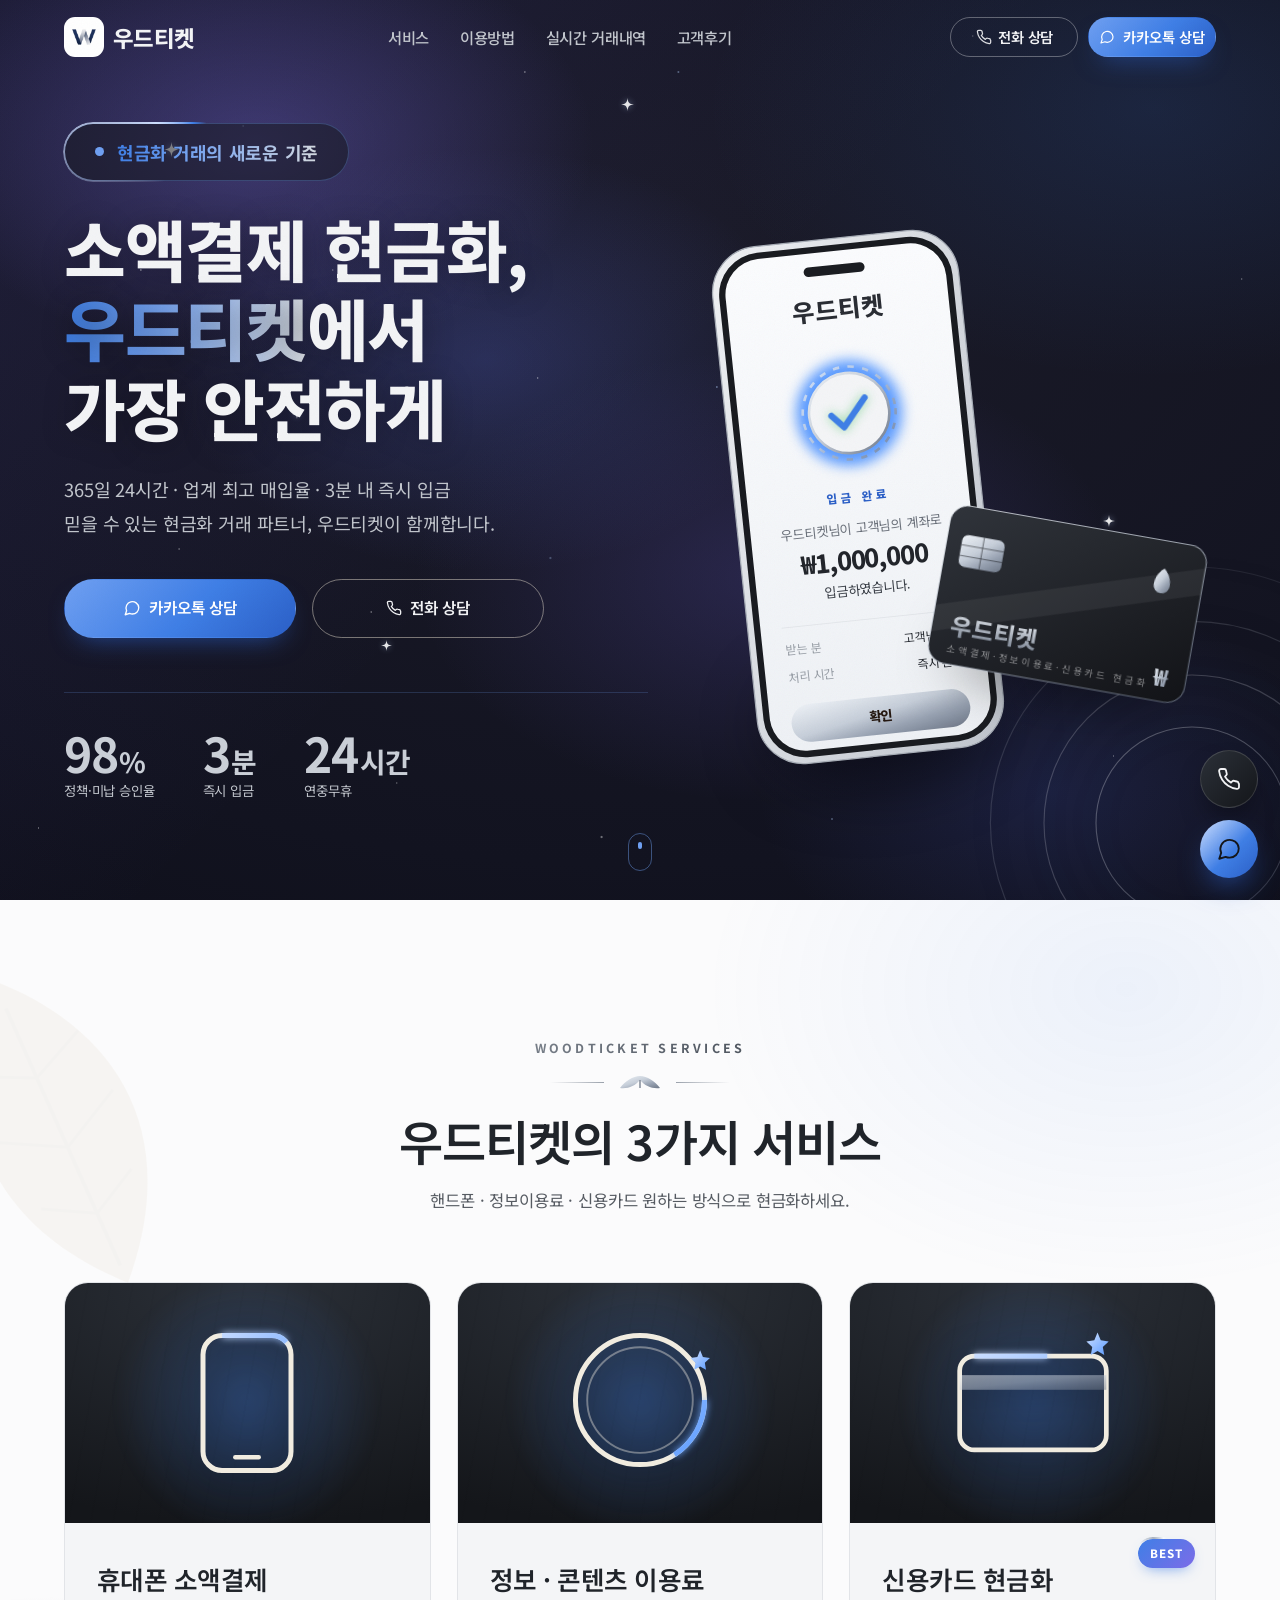
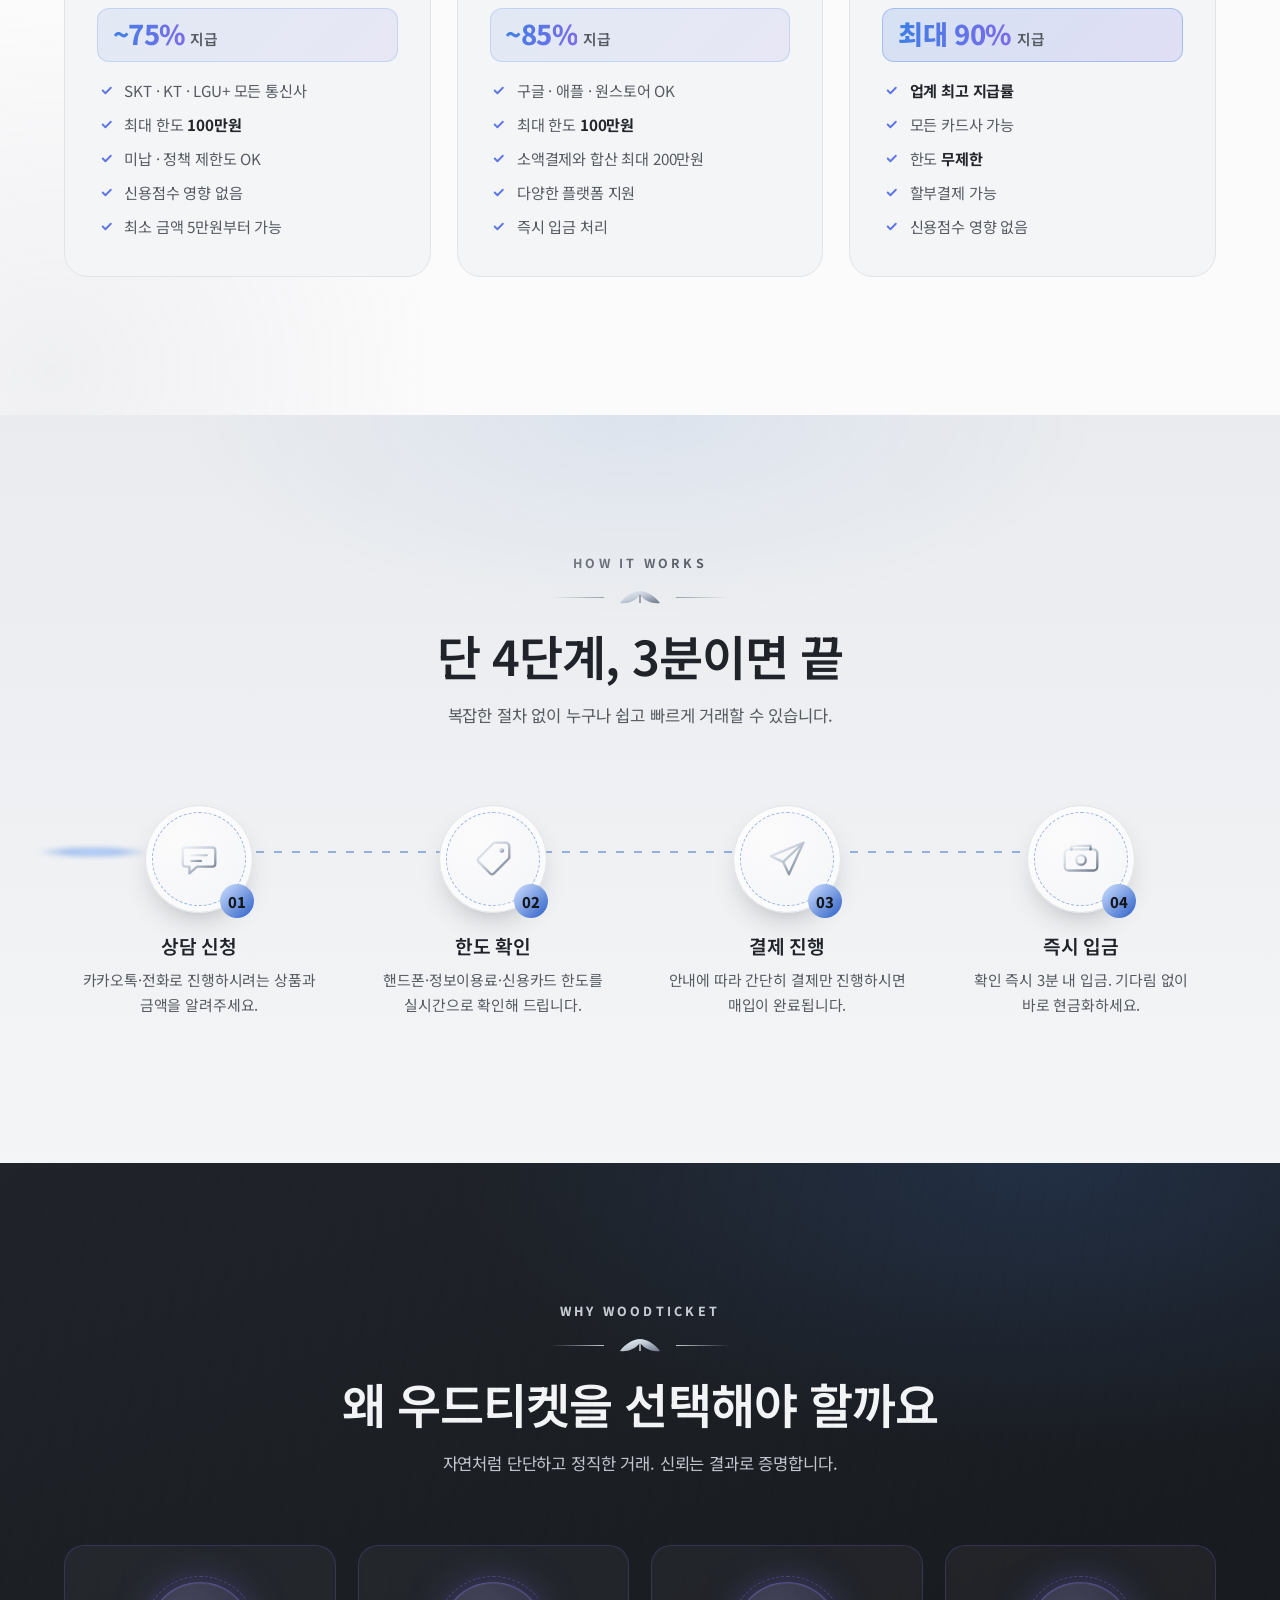
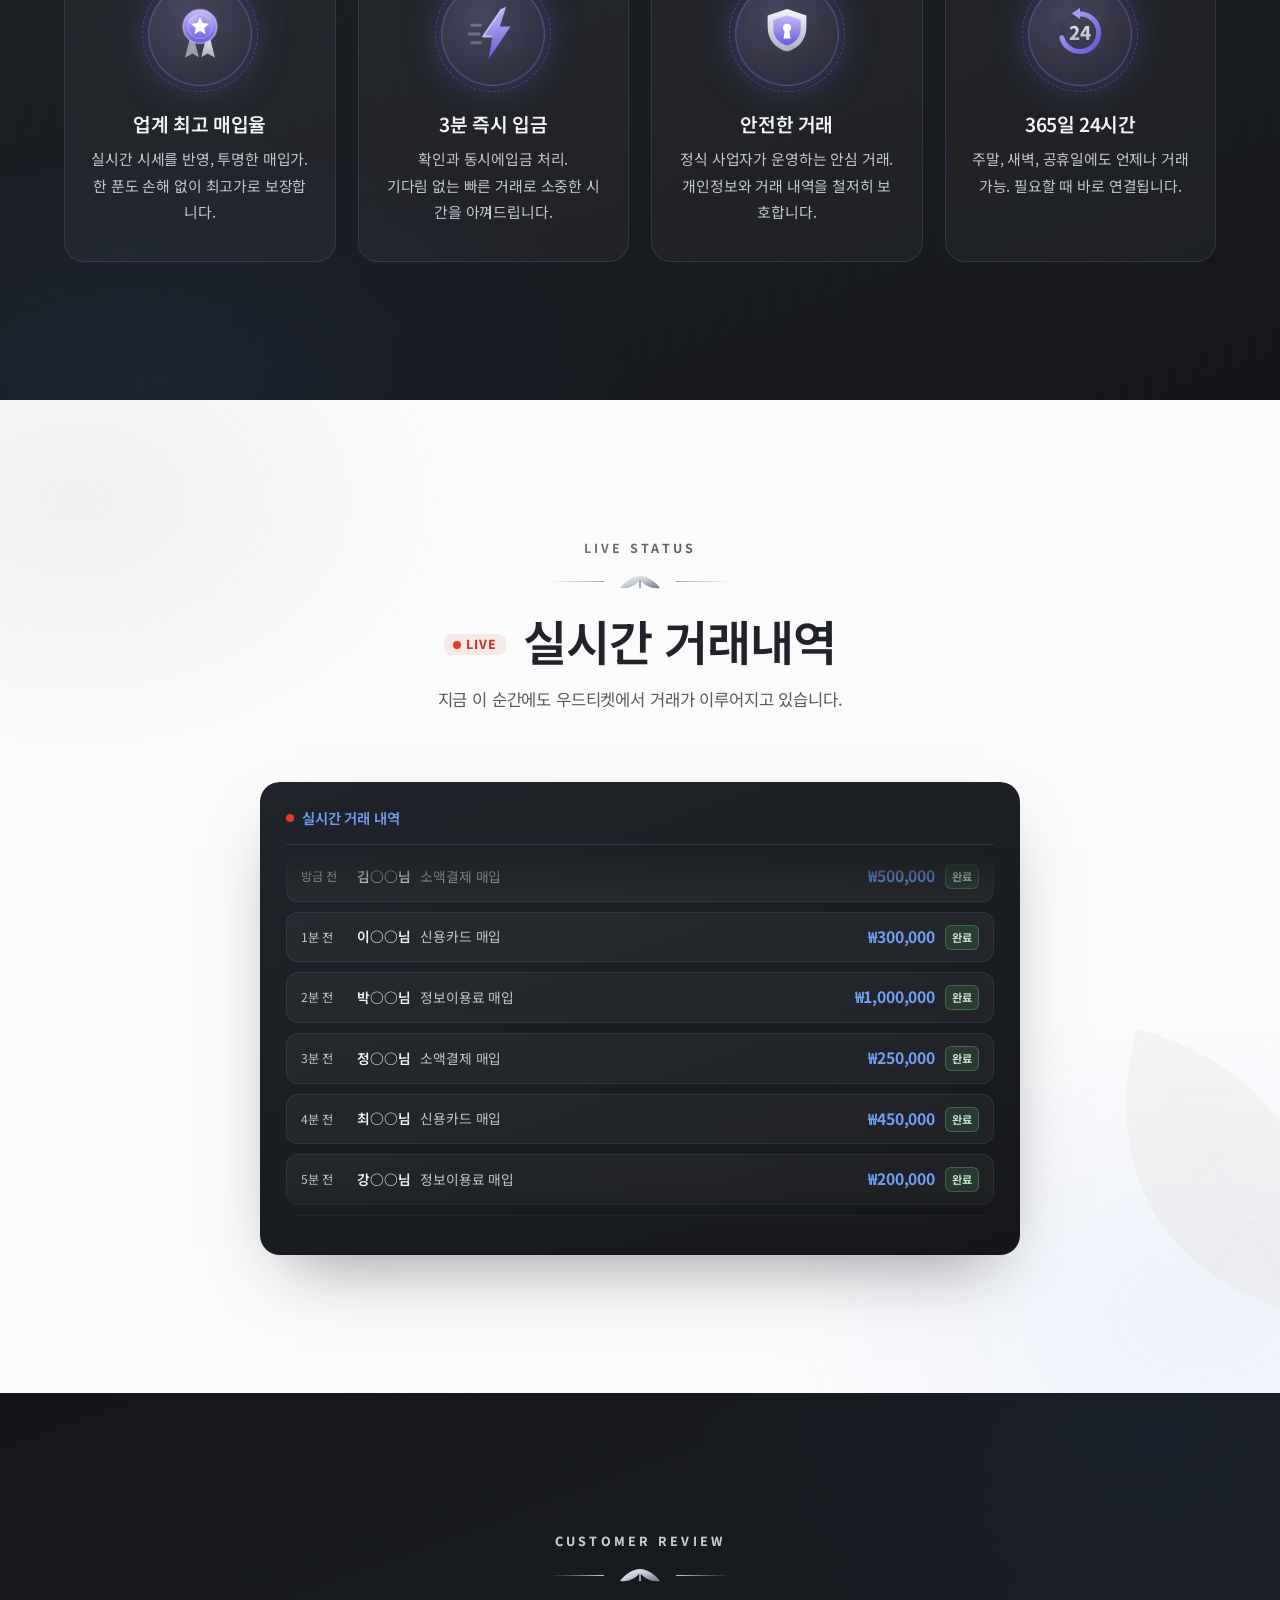
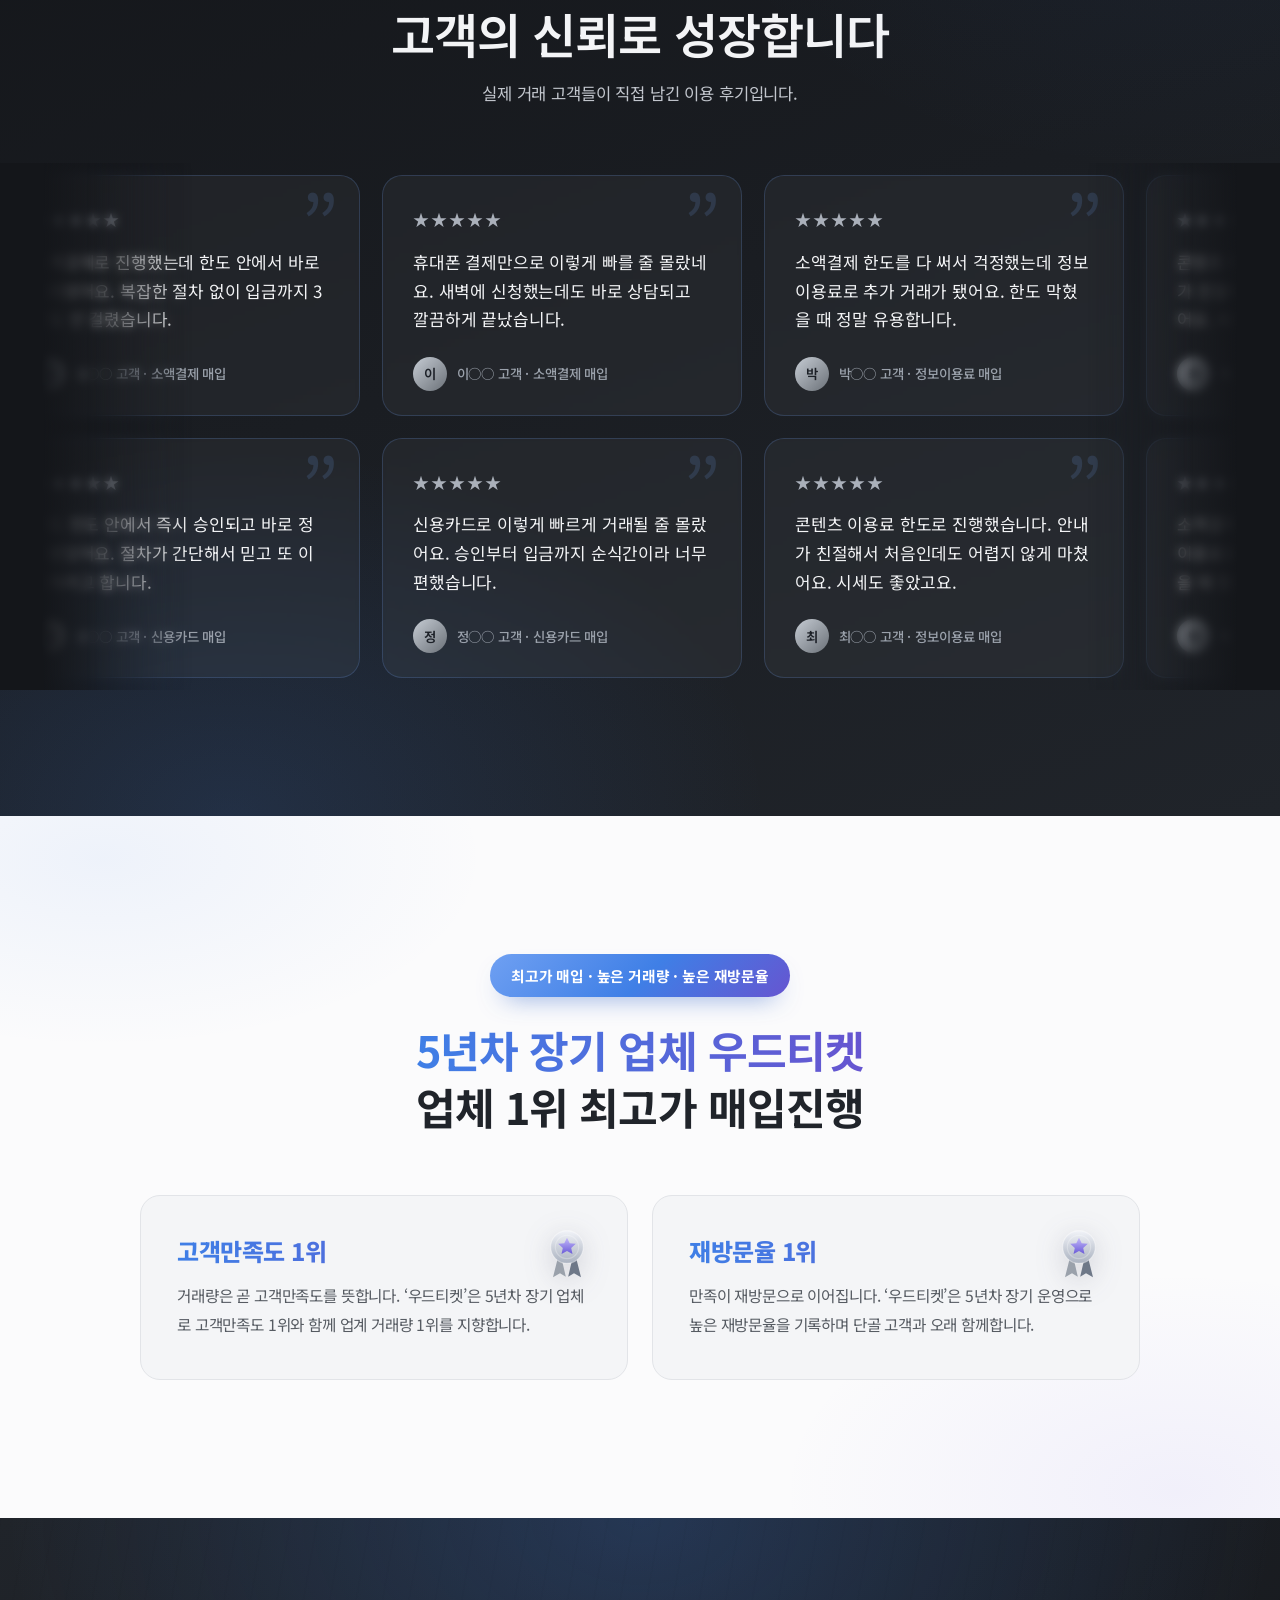
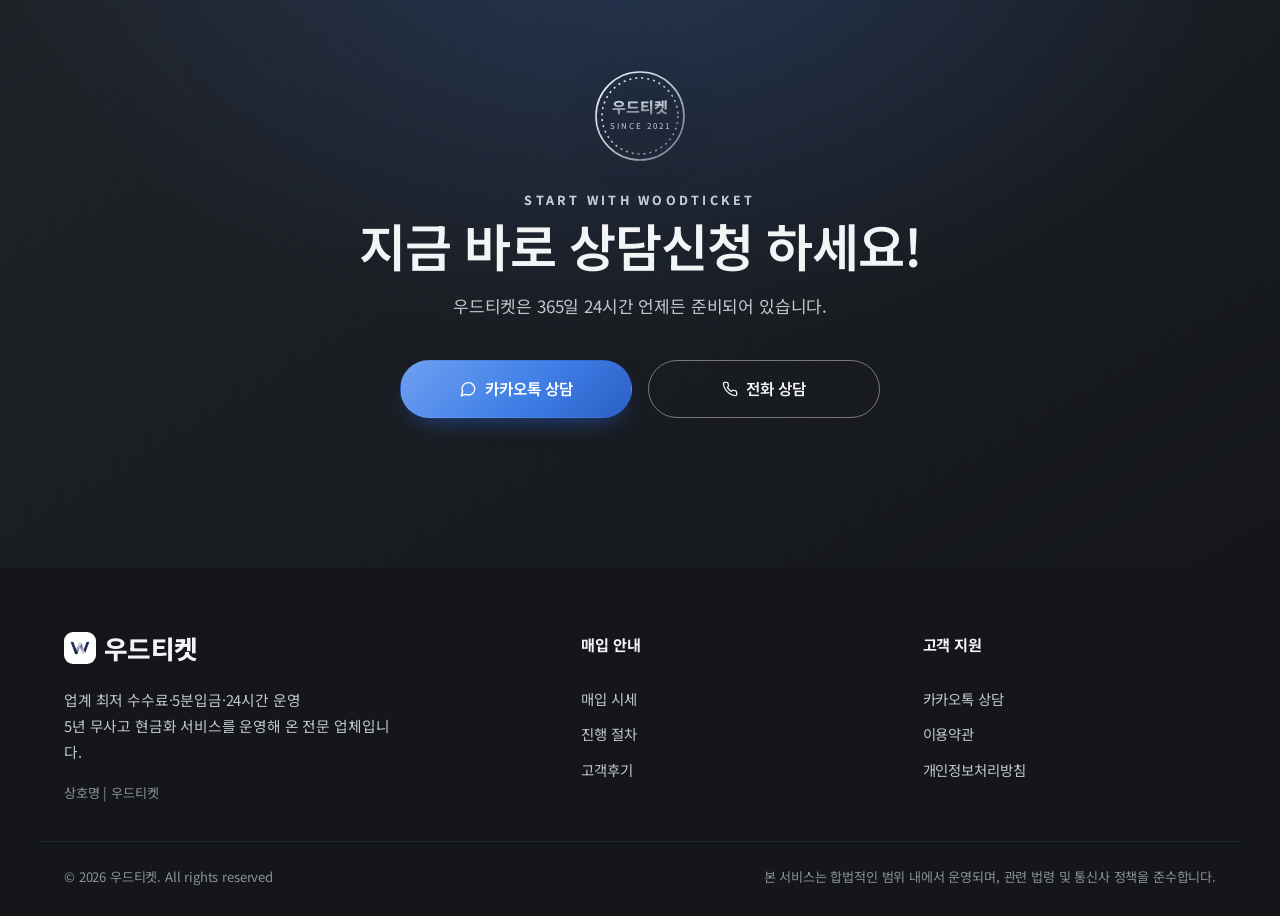
==== commit cf116269: "Update index.html" ====
--- a/index.html
+++ b/index.html
@@ -528,4 +528,4 @@
 
 </script>
 </body>
-</html>+</html>
--- a/css/style.css
+++ b/css/style.css
@@ -179,6 +179,16 @@
 @keyframes lnPulse{0%,100%{opacity:.45}50%{opacity:1}}
 .twk{transform-box:fill-box;transform-origin:center;animation:twk 2.2s ease-in-out infinite}
 @keyframes twk{0%,100%{opacity:.45;transform:scale(.65)}50%{opacity:1;transform:scale(1.15)}}
+.svc-stage{position:absolute;inset:0;z-index:3;display:grid;place-items:center;perspective:640px;pointer-events:none}
+.svc-stage>.svc-logo{grid-area:1/1}
+.svc-logo{display:flex;flex-direction:column;align-items:center;justify-content:center;gap:7px;opacity:0;backface-visibility:hidden;transform-style:preserve-3d;animation:svcFlip 9s cubic-bezier(.7,0,.3,1) infinite both}
+.svc-logo.s2{animation-delay:3s}
+.svc-logo.s3{animation-delay:6s}
+.svc-card:nth-child(2) .svc-stage{transform:translateY(-3px)}
+.svc-logo em{font-style:normal;color:#cfd6e2;font-size:12px;font-weight:700;letter-spacing:.4px;white-space:nowrap}
+.svc-logo .cardwm{padding:7px 15px;border-radius:8px;color:#fff;font-weight:700;font-size:15px;letter-spacing:.3px;white-space:nowrap}
+@keyframes svcFlip{0%{opacity:0;transform:rotateY(-90deg) translateX(-26px)}5%{opacity:1;transform:rotateY(0deg) translateX(0)}28%{opacity:1;transform:rotateY(0deg) translateX(0)}33%{opacity:0;transform:rotateY(90deg) translateX(26px)}100%{opacity:0;transform:rotateY(90deg) translateX(26px)}}
+@media (prefers-reduced-motion:reduce){.svc-logo{animation:none;opacity:0;transform:none}.svc-logo.s1{opacity:1}}
 .svc-body{padding:34px 32px 38px}
 .svc-sub{font-size:.8rem;font-weight:700;letter-spacing:.03em;color:var(--gold-deep)}
 .svc-body h3{font-family:var(--serif);font-size:1.6rem;color:var(--walnut);margin:.35rem 0 .9rem}
